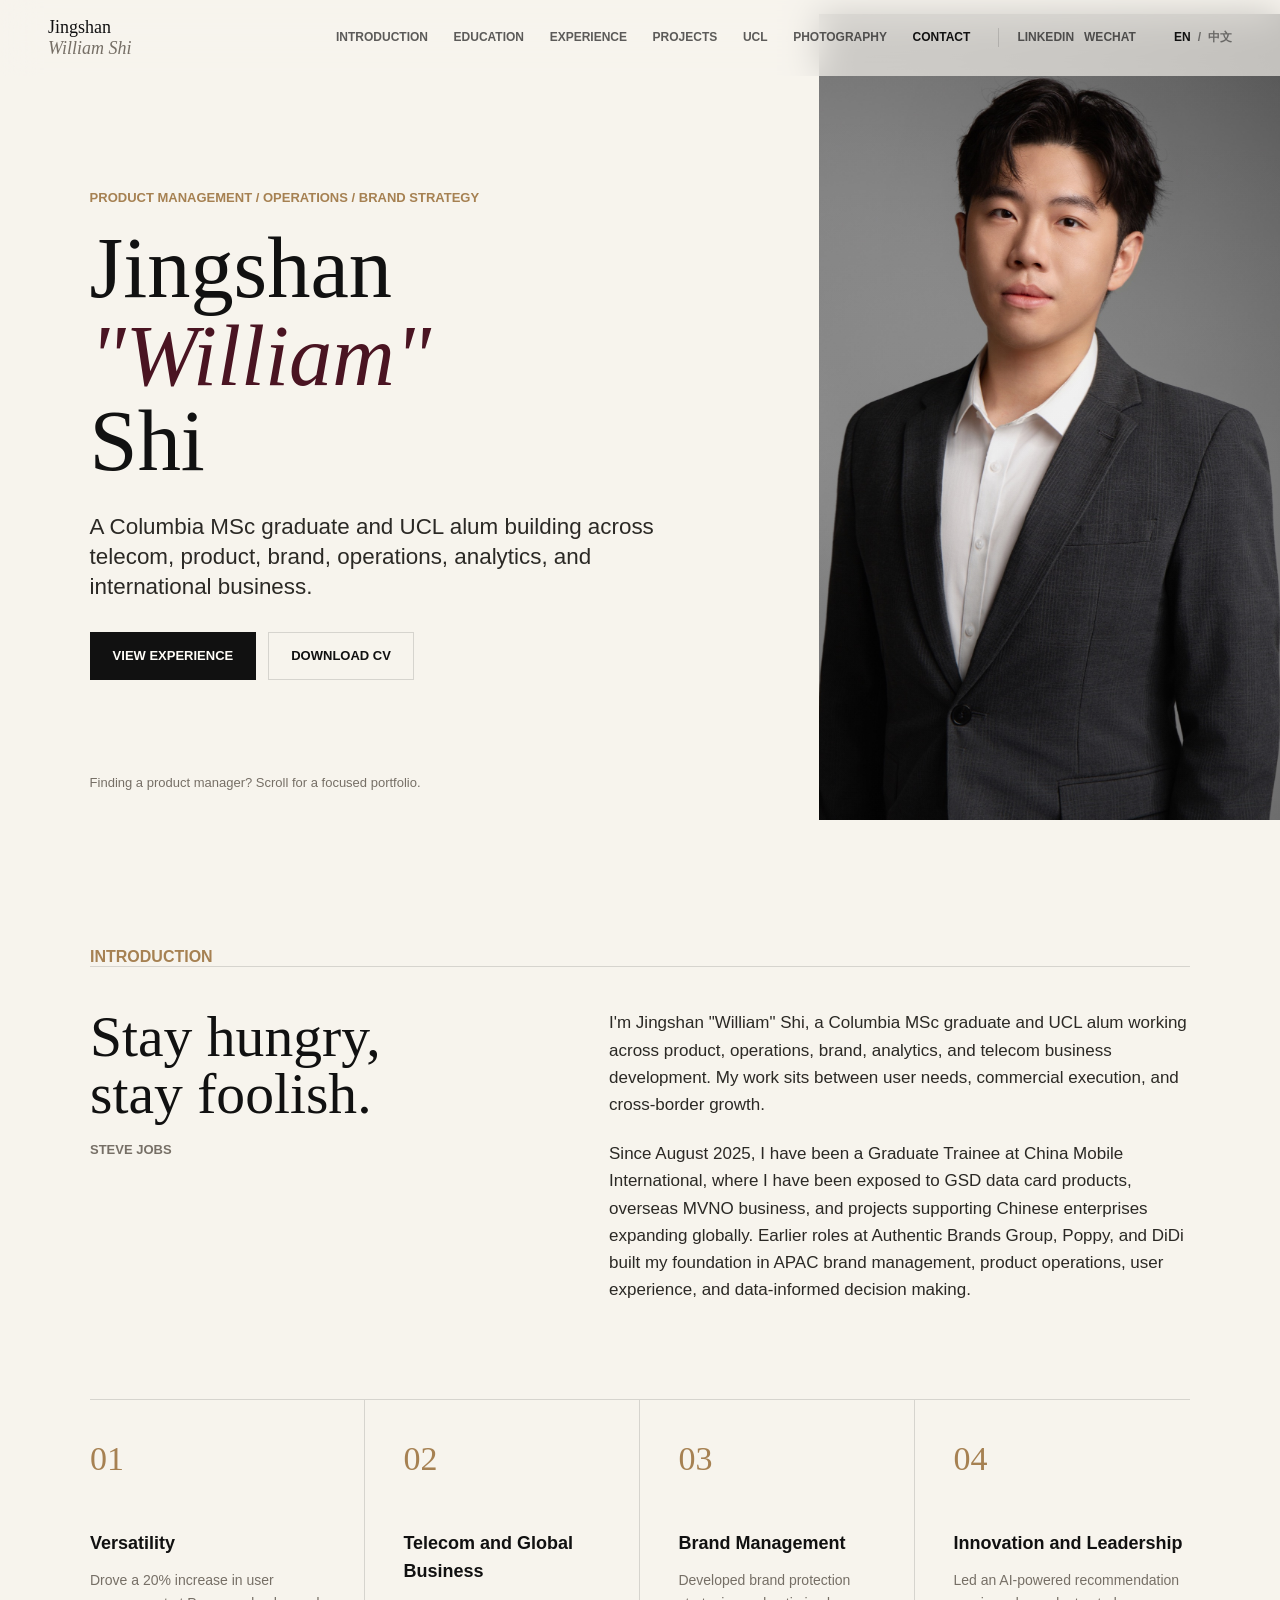
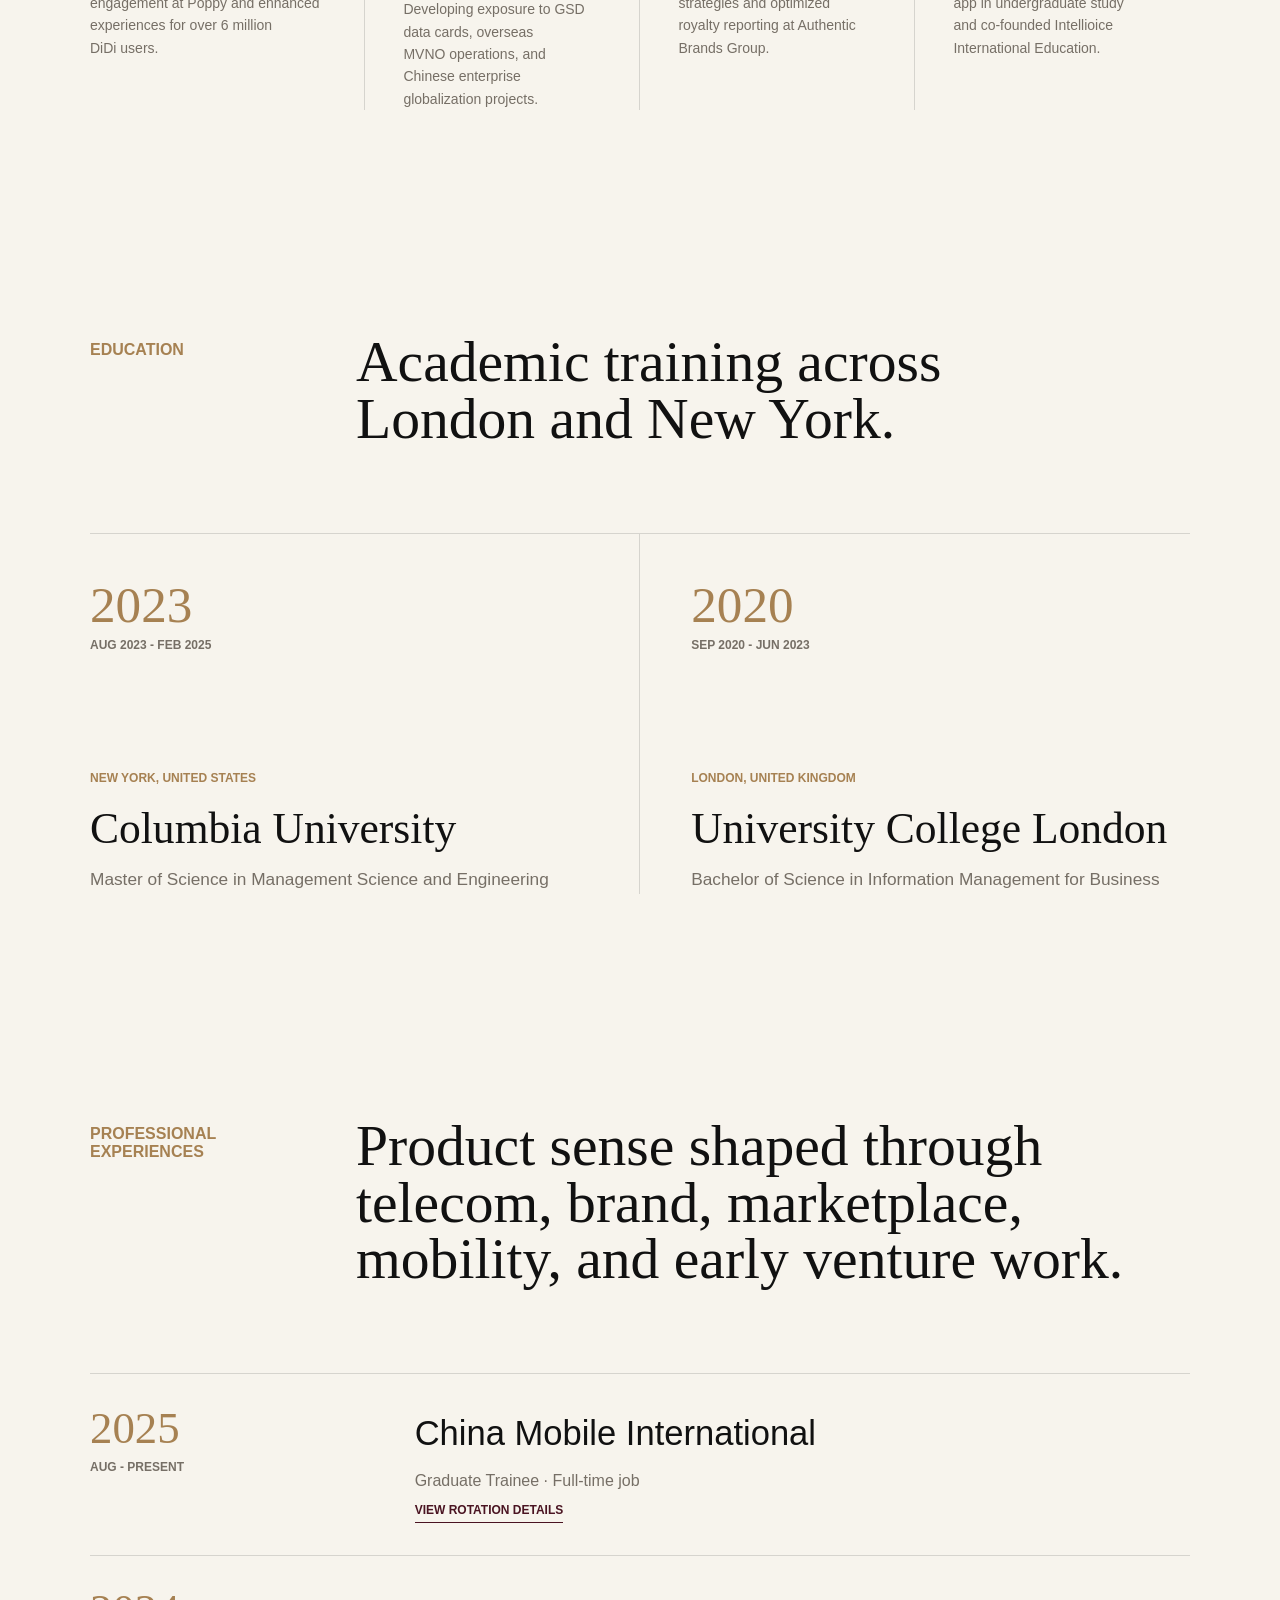
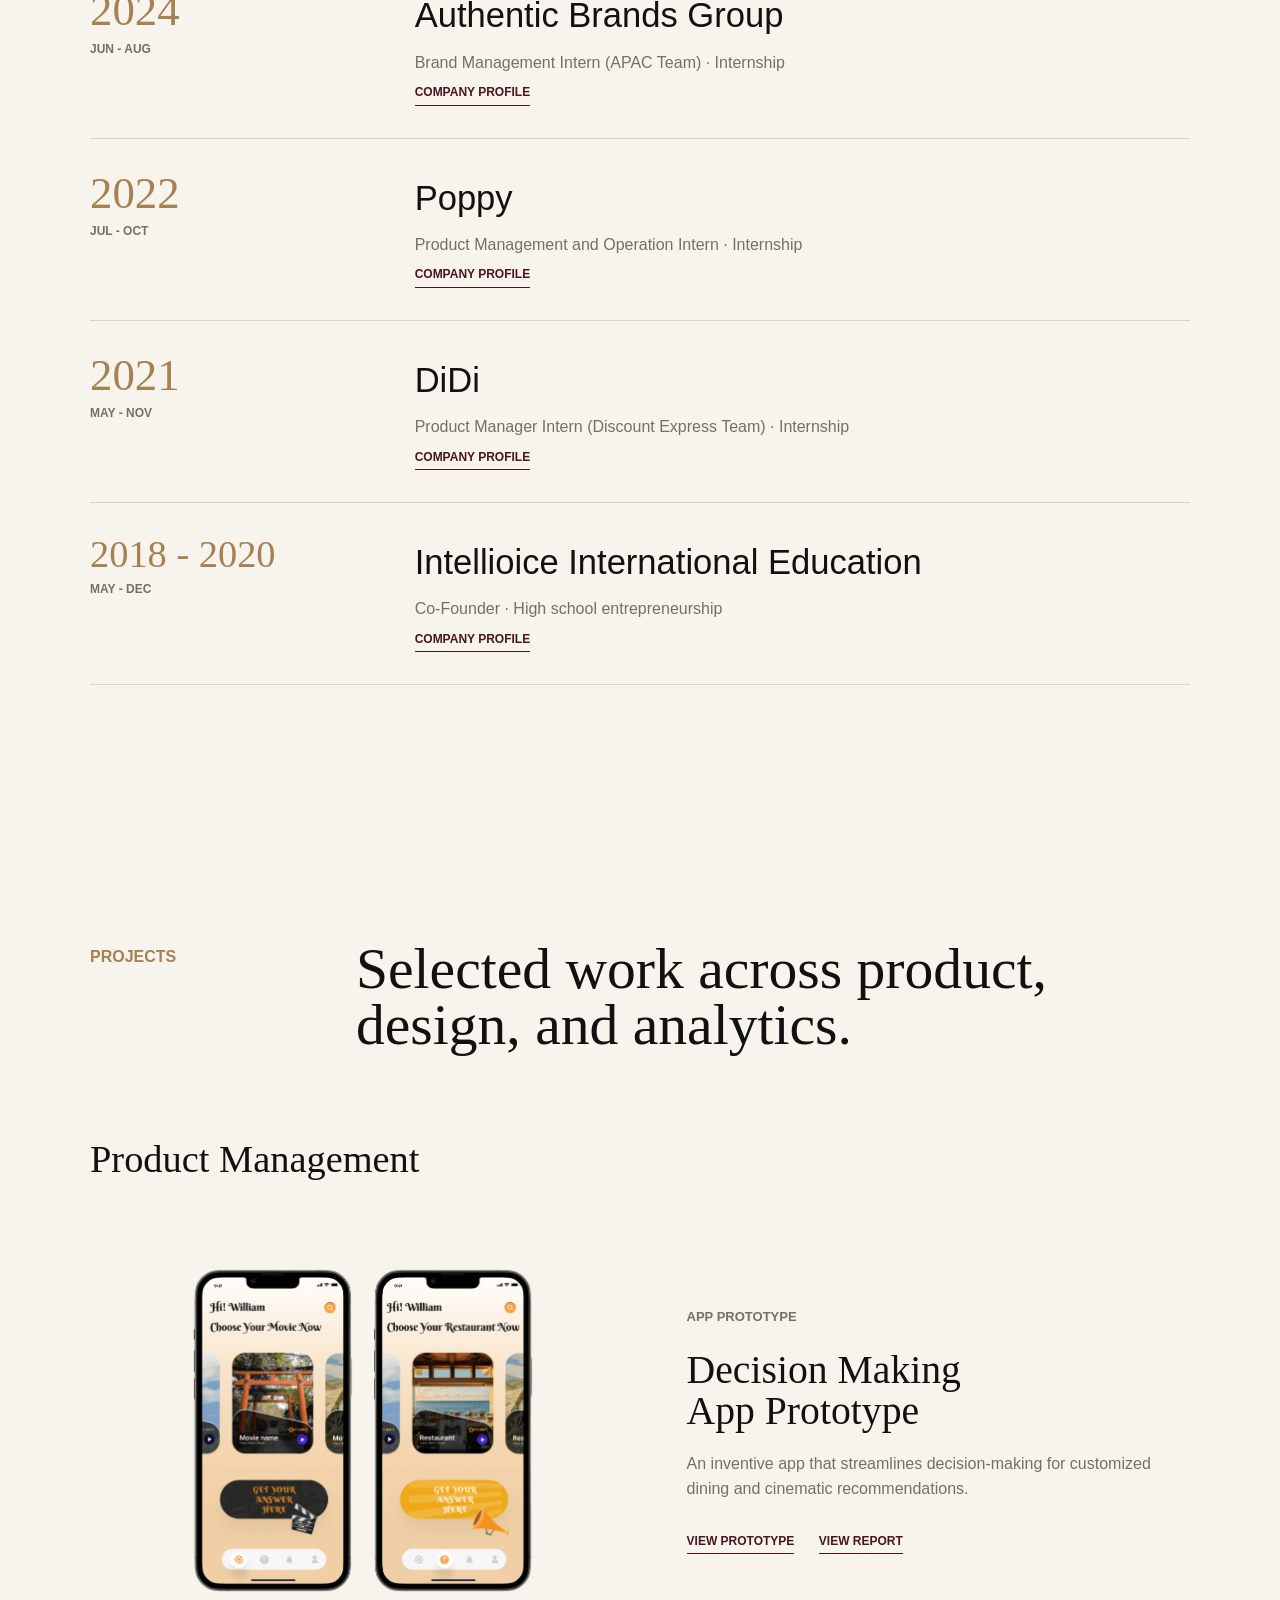
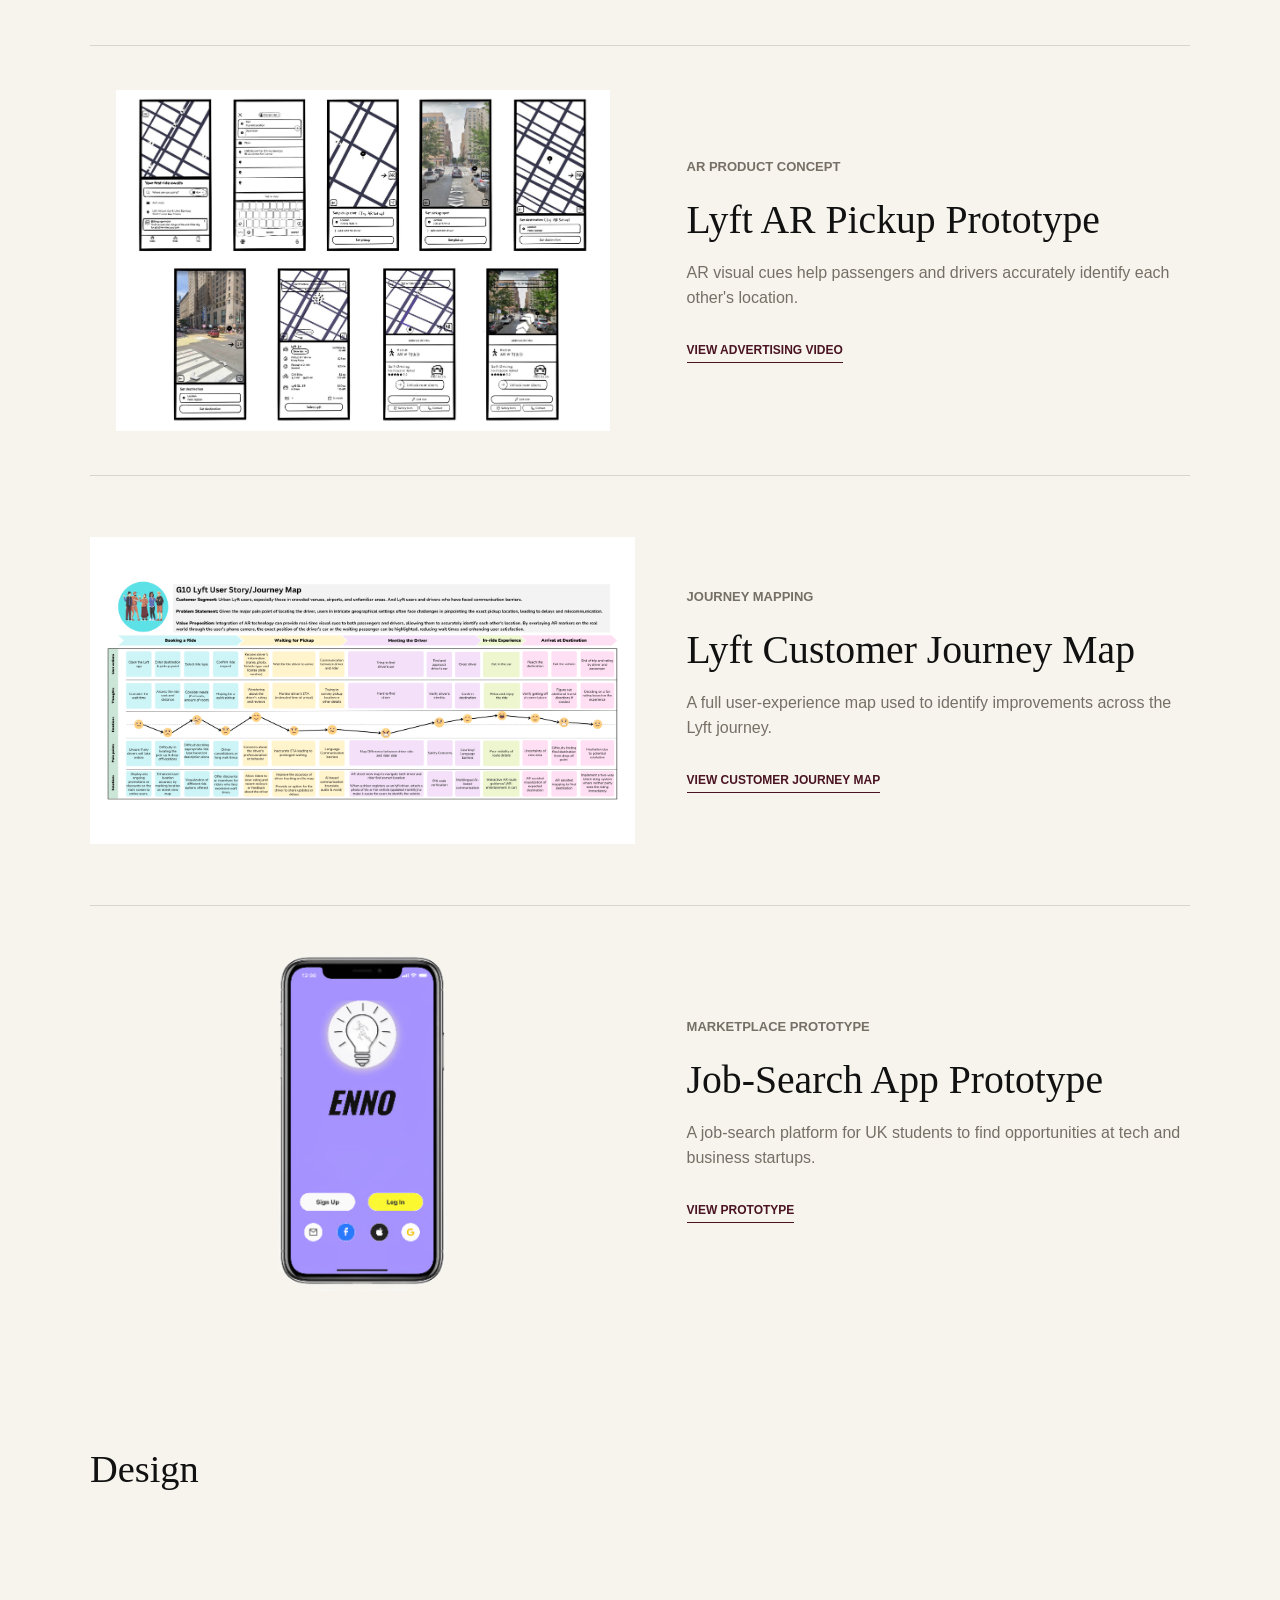
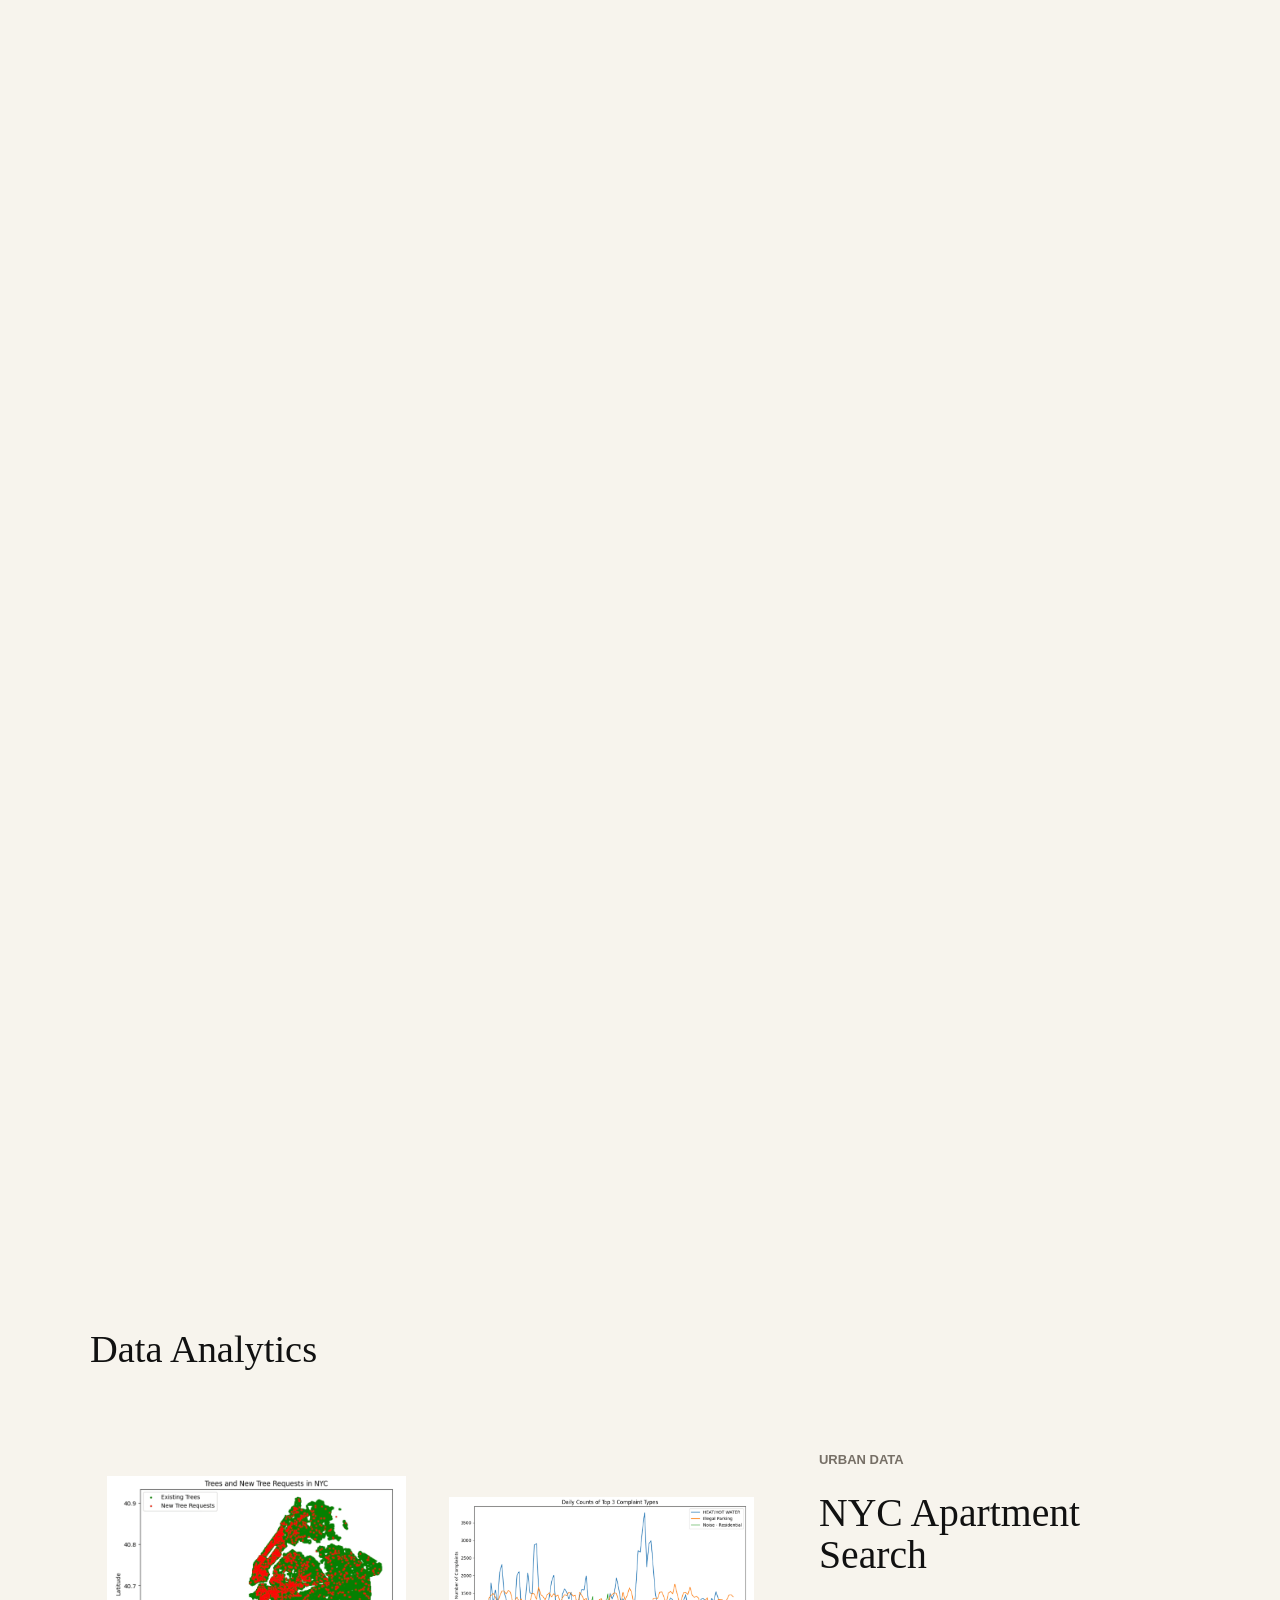
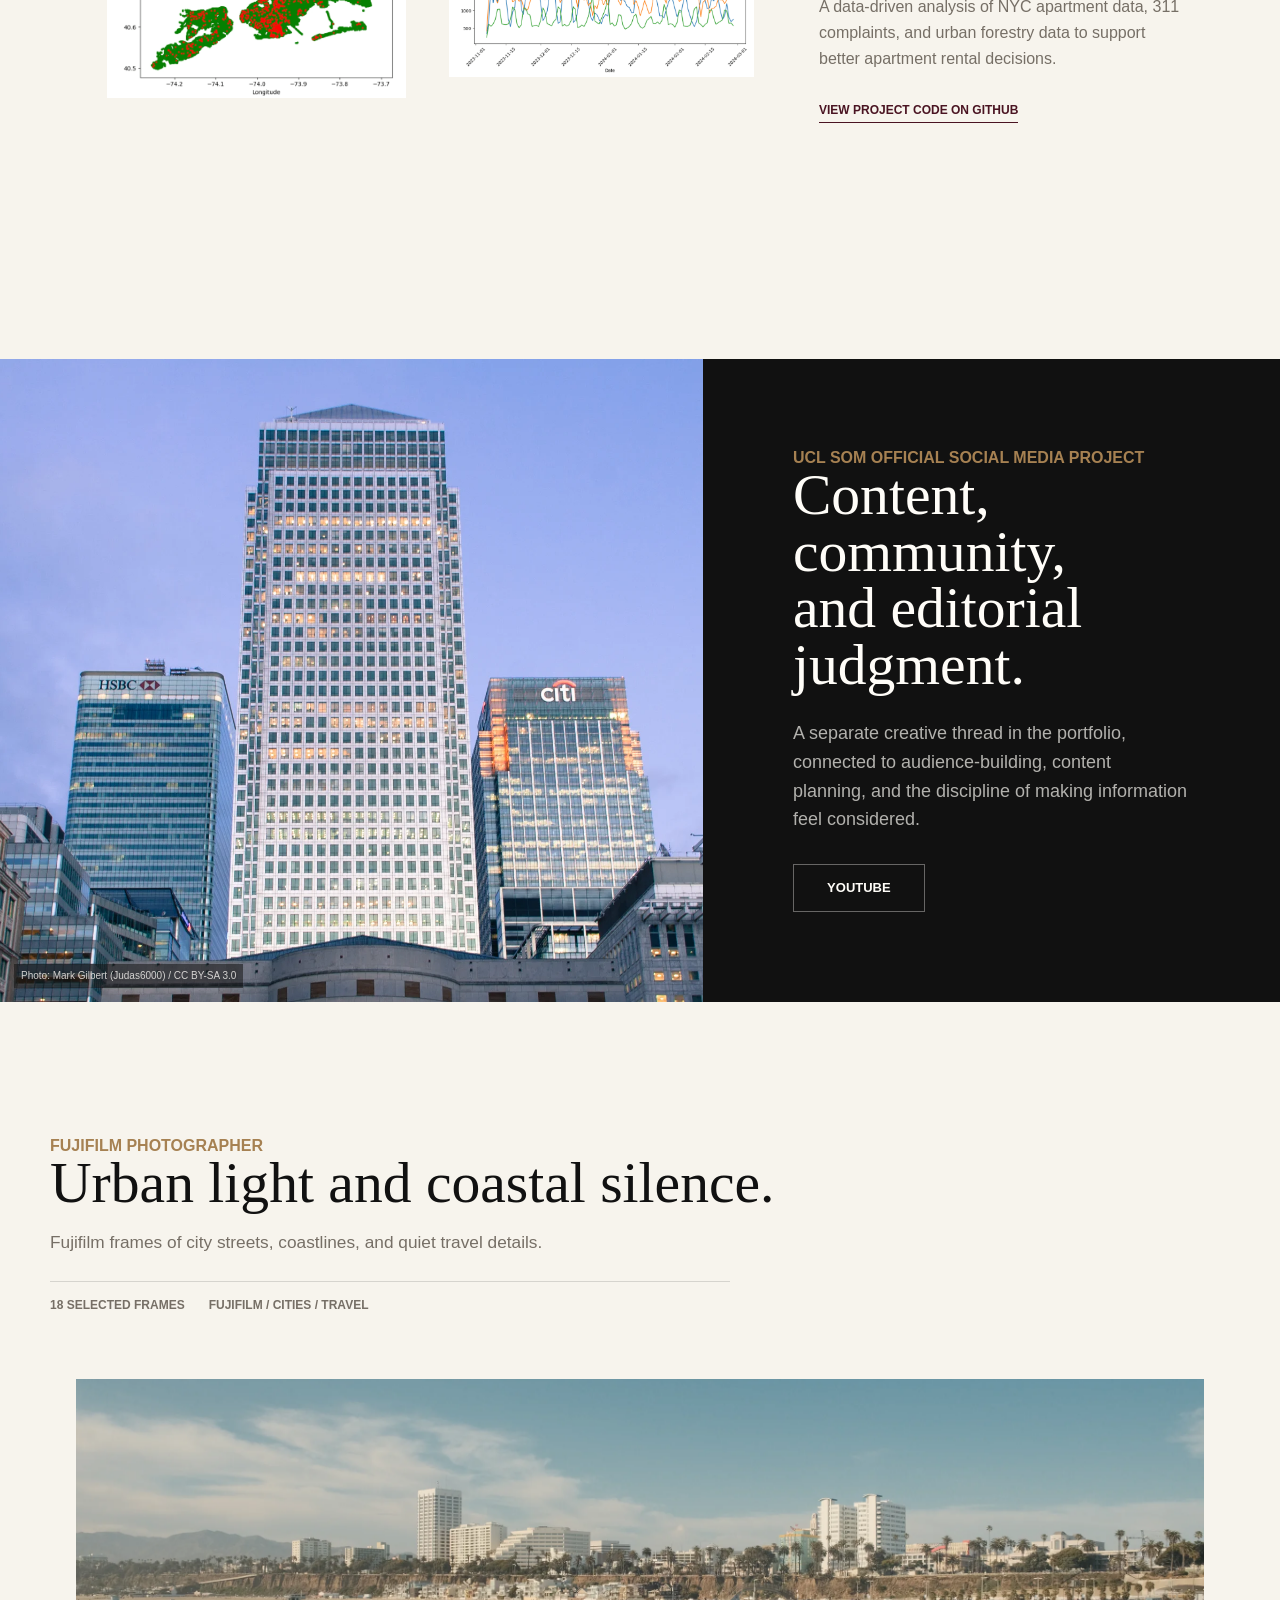
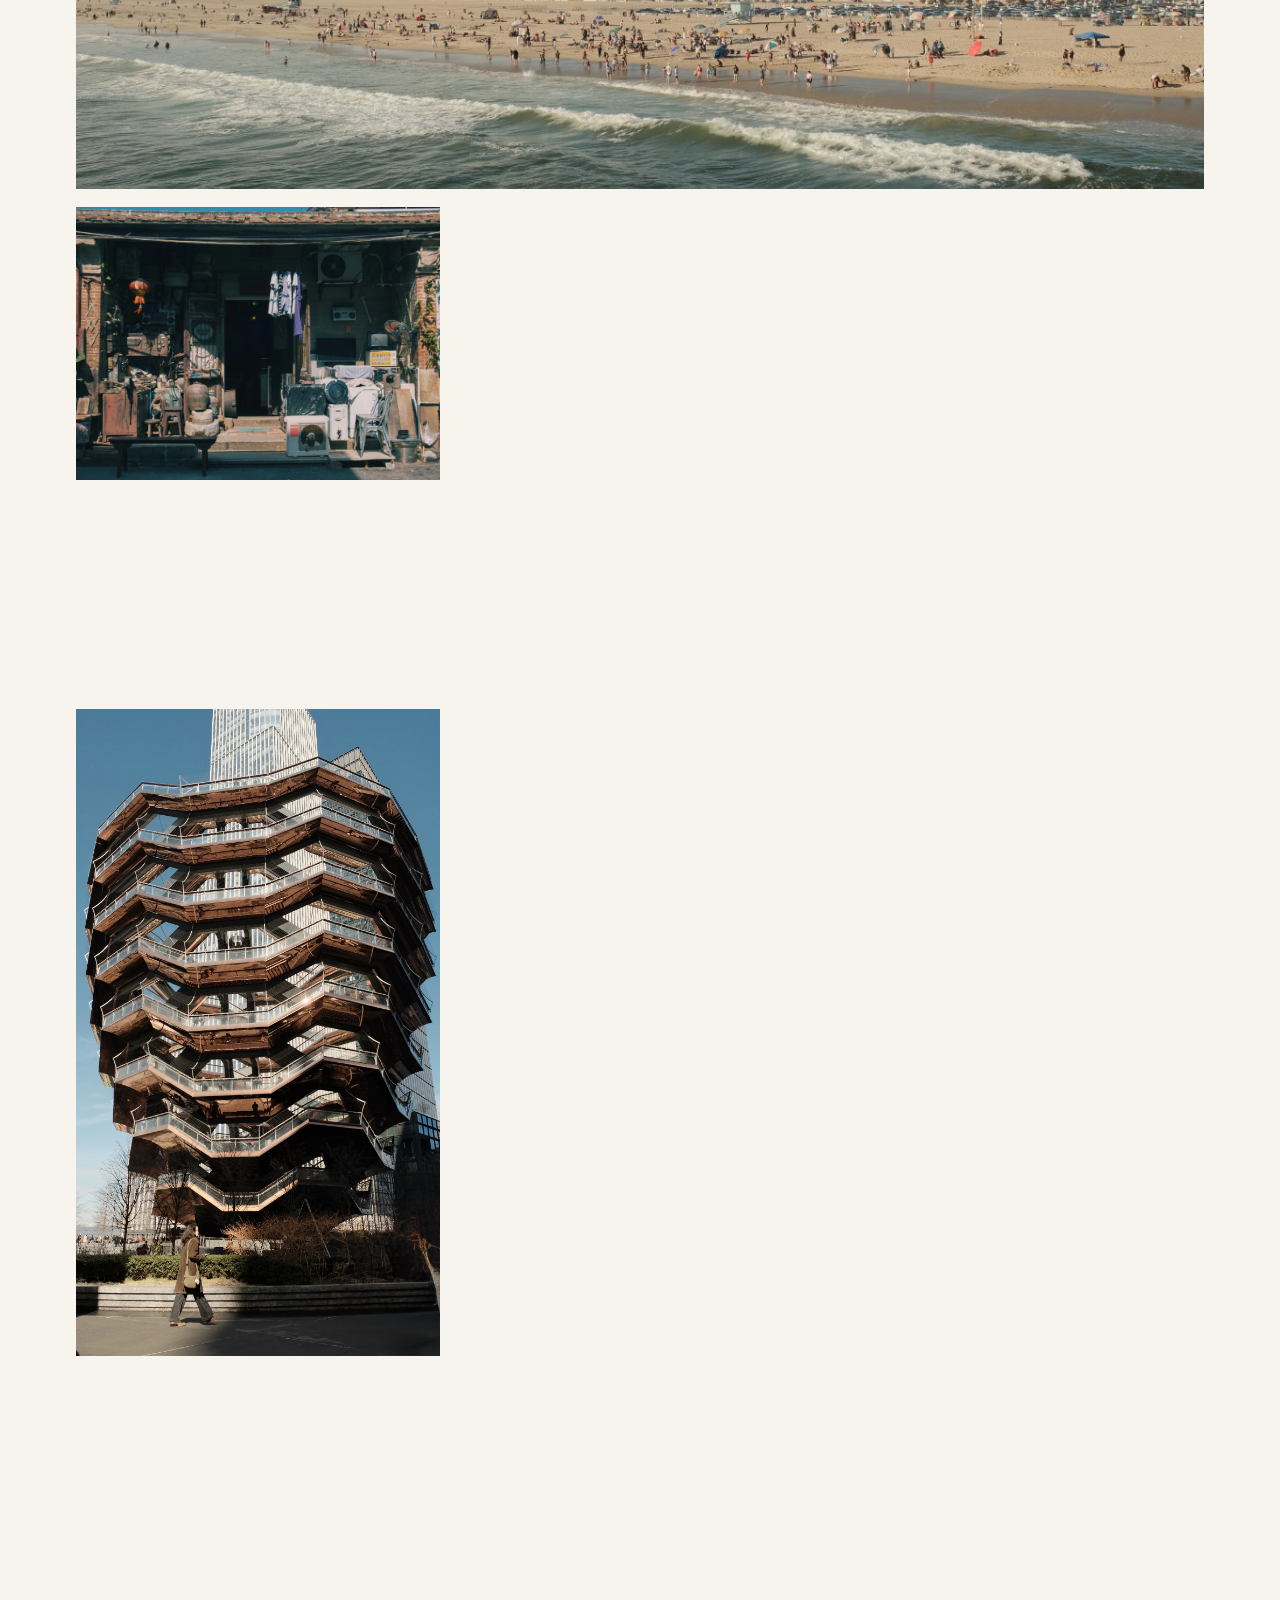
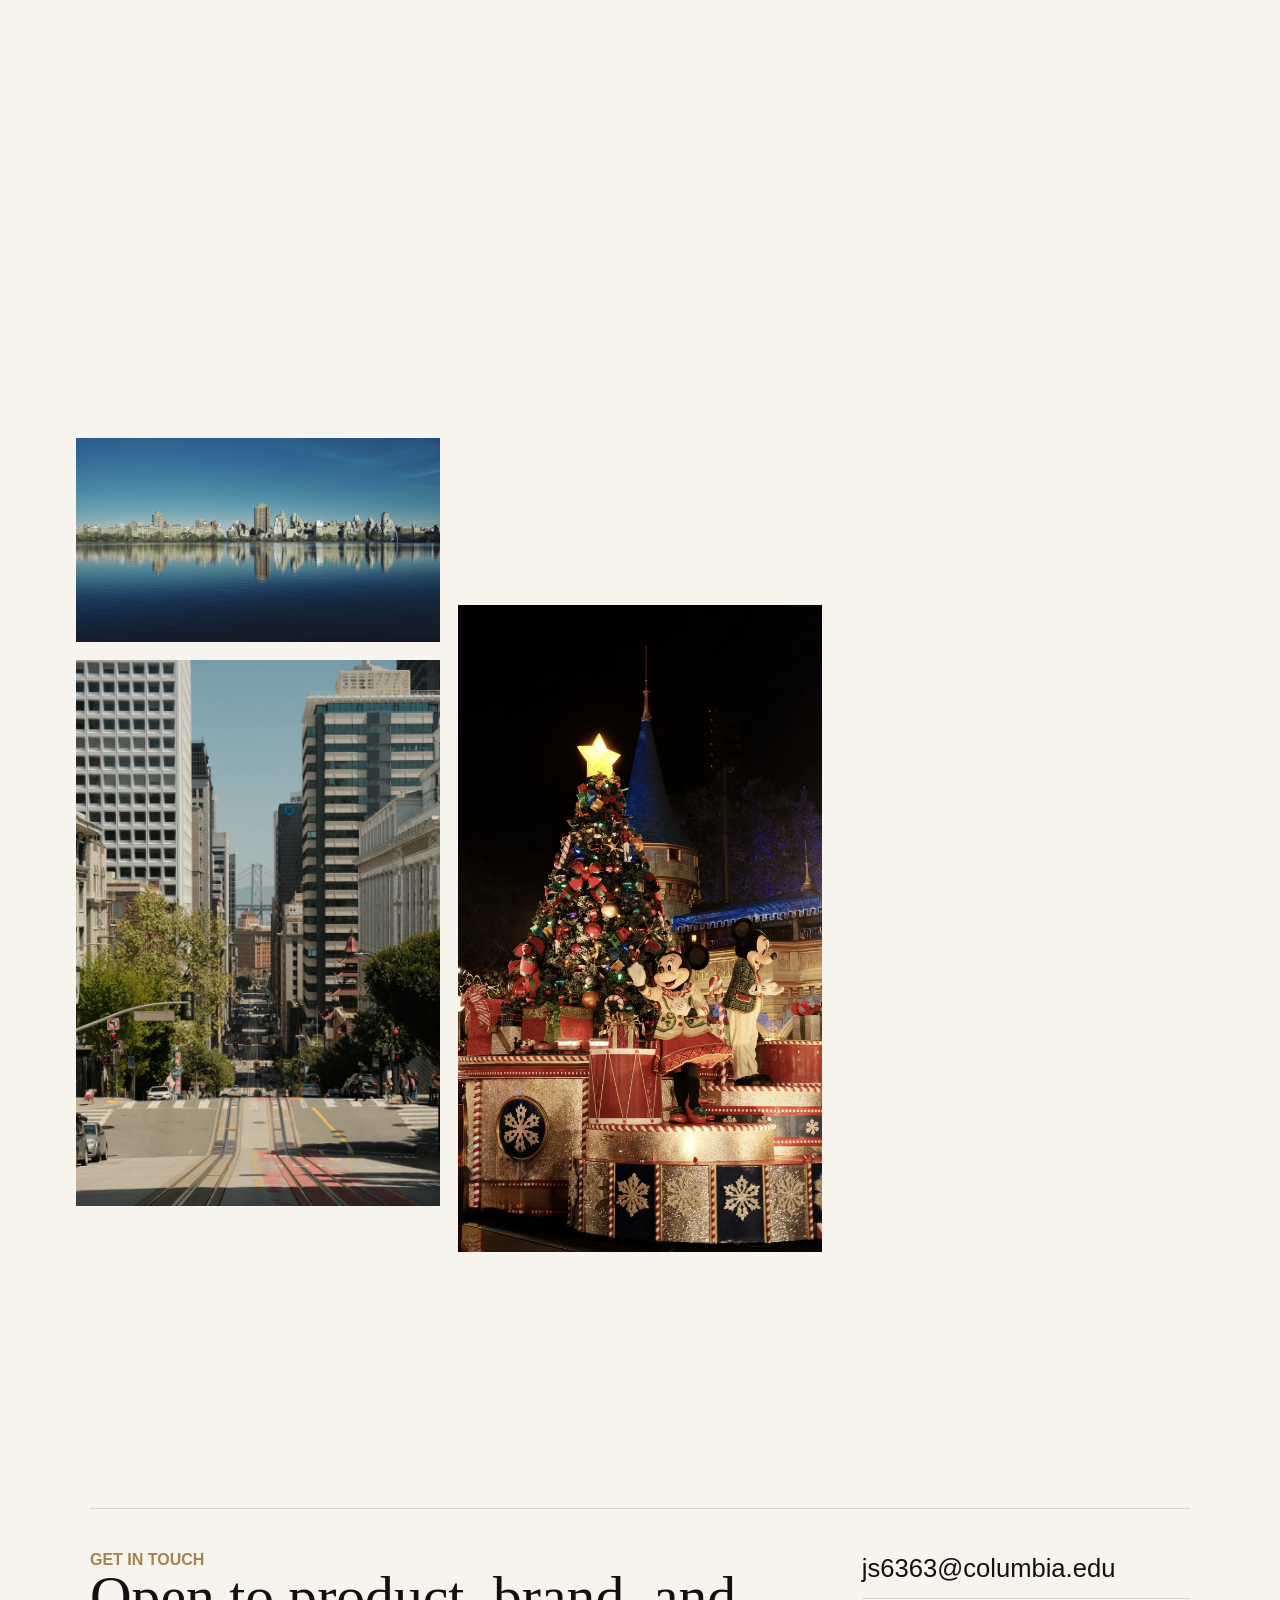
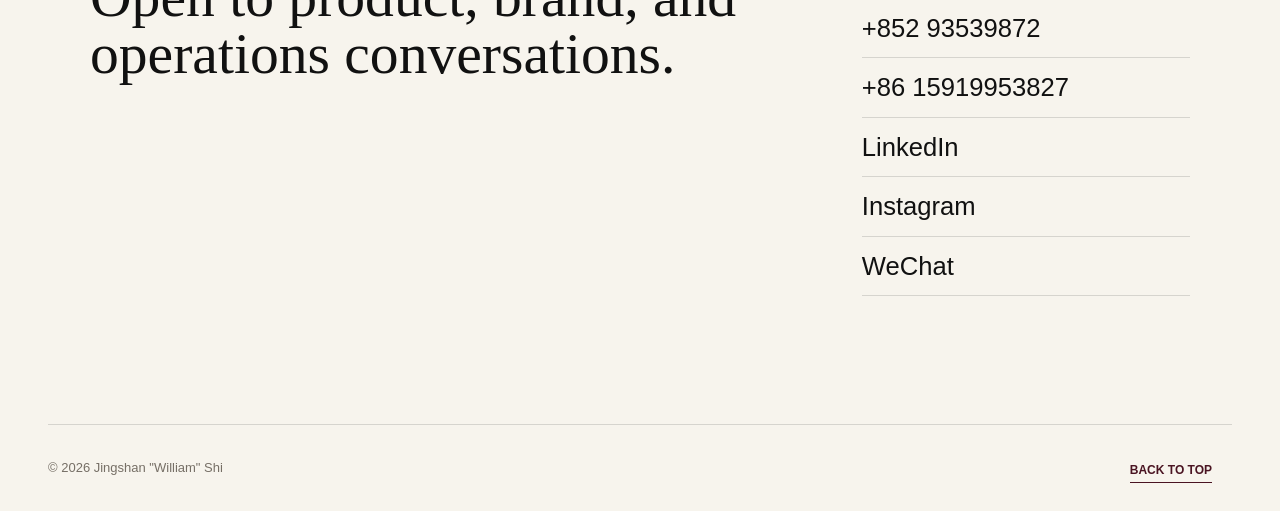
==== index.html @ cb0aecab "Initialize personal site" ====
<!doctype html>
<html lang="en">
  <head>
    <meta charset="utf-8">
    <meta name="viewport" content="width=device-width, initial-scale=1">
    <title>Jingshan "William" Shi</title>
    <meta name="description" content="Jingshan William Shi personal website: product management, operations, brand management, design, analytics, and photography.">
    <meta property="og:title" content="Jingshan William Shi">
    <meta property="og:description" content="Product, brand, operations, design, analytics, and photography portfolio.">
    <meta property="og:type" content="website">
    <meta property="og:image" content="assets/portrait-secondary.jpeg">
    <meta name="color-scheme" content="light dark">
    <meta name="theme-color" media="(prefers-color-scheme: light)" content="#f7f4ed">
    <meta name="theme-color" media="(prefers-color-scheme: dark)" content="#12100d">
    <link rel="icon" href="data:,">
    <link rel="stylesheet" href="styles.css">
  </head>
  <body>
    <header class="site-header" data-header>
      <a class="wordmark" href="#top" aria-label="Jingshan William Shi home">
        <span>Jingshan</span>
        <span>William Shi</span>
      </a>
      <nav class="site-nav" aria-label="Primary navigation">
        <a href="#introduction">Introduction</a>
        <a href="#education">Education</a>
        <a href="#experience">Experience</a>
        <a href="#projects">Projects</a>
        <a href="#ucl">UCL</a>
        <a href="#photography">Photography</a>
        <a href="#contact">Contact</a>
      </nav>
      <div class="header-contact" aria-label="Quick contact">
        <a data-contact-key="linkedin" href="https://www.linkedin.com/in/jingshan-shi/" target="_blank" rel="noreferrer">LinkedIn</a>
        <button data-contact-key="wechat" data-wechat-open type="button">WeChat</button>
      </div>
      <div class="language-switch" role="group" aria-label="Language">
        <button type="button" data-lang-toggle="en" aria-pressed="true">EN</button>
        <span aria-hidden="true">/</span>
        <button type="button" data-lang-toggle="zh" aria-pressed="false">中文</button>
      </div>
    </header>

    <main id="top">
      <section class="hero" aria-labelledby="hero-title">
        <div class="hero-copy reveal">
          <p class="eyebrow">Product Management / Operations / Brand Strategy</p>
          <h1 id="hero-title">Jingshan<br><span>"William"</span> Shi</h1>
          <p class="hero-lede">
            A Columbia MSc graduate and UCL alum building across telecom, product,
            brand, operations, analytics, and international business.
          </p>
          <div class="hero-actions">
            <a class="button primary" href="#experience">View experience</a>
            <a class="button ghost" data-link-key="cv" href="http://drive.google.com/file/d/1mGLtWM1eYTXxHXKDGP8l3LyrxBBRxj_r/view?usp=sharing" target="_blank" rel="noreferrer">Download CV</a>
          </div>
        </div>
        <div class="hero-media reveal" aria-label="Portrait of Jingshan William Shi">
          <img src="assets/portrait-secondary.jpeg" alt="Jingshan William Shi professional portrait">
        </div>
        <p class="hero-note">Finding a product manager? Scroll for a focused portfolio.</p>
      </section>

      <section class="intro section" id="introduction">
        <div class="section-kicker">Introduction</div>
        <div class="intro-grid">
          <div>
            <h2>Stay hungry, stay foolish.</h2>
            <p class="quote-credit">Steve Jobs</p>
          </div>
          <div class="intro-copy reveal">
            <p>
              I'm Jingshan "William" Shi, a Columbia MSc graduate and UCL alum working
              across product, operations, brand, analytics, and telecom business
              development. My work sits between user needs, commercial execution,
              and cross-border growth.
            </p>
            <p>
              Since August 2025, I have been a Graduate Trainee at China Mobile
              International, where I have been exposed to GSD data card products,
              overseas MVNO business, and projects supporting Chinese enterprises
              expanding globally. Earlier roles at Authentic Brands Group, Poppy, and
              DiDi built my foundation in APAC brand management, product operations,
              user experience, and data-informed decision making.
            </p>
          </div>
        </div>
        <div class="highlights" aria-label="Key highlights">
          <article class="highlight reveal">
            <span>01</span>
            <h3>Versatility</h3>
            <p>Drove a 20% increase in user engagement at Poppy and enhanced experiences for over 6 million DiDi users.</p>
          </article>
          <article class="highlight reveal">
            <span>02</span>
            <h3>Telecom and Global Business</h3>
            <p>Developing exposure to GSD data cards, overseas MVNO operations, and Chinese enterprise globalization projects.</p>
          </article>
          <article class="highlight reveal">
            <span>03</span>
            <h3>Brand Management</h3>
            <p>Developed brand protection strategies and optimized royalty reporting at Authentic Brands Group.</p>
          </article>
          <article class="highlight reveal">
            <span>04</span>
            <h3>Innovation and Leadership</h3>
            <p>Led an AI-powered recommendation app in undergraduate study and co-founded Intellioice International Education.</p>
          </article>
        </div>
      </section>

      <section class="section education-section" id="education">
        <div class="section-heading">
          <div class="section-kicker">Education</div>
          <h2>Academic training across London and New York.</h2>
        </div>
        <div class="education-grid">
          <article class="education-item reveal">
            <time datetime="2023-08">2023<span>Aug 2023 - Feb 2025</span></time>
            <div>
              <p class="education-location">New York, United States</p>
              <h3>Columbia University</h3>
              <p>Master of Science in Management Science and Engineering</p>
            </div>
          </article>
          <article class="education-item reveal">
            <time datetime="2020-09">2020<span>Sep 2020 - Jun 2023</span></time>
            <div>
              <p class="education-location">London, United Kingdom</p>
              <h3>University College London</h3>
              <p>Bachelor of Science in Information Management for Business</p>
            </div>
          </article>
        </div>
      </section>

      <section class="section experience-section" id="experience">
        <div class="section-heading">
          <div class="section-kicker">Professional Experiences</div>
          <h2>Product sense shaped through telecom, brand, marketplace, mobility, and early venture work.</h2>
        </div>
        <div class="timeline">
          <article class="timeline-item reveal">
            <time datetime="2025-08">2025<span>Aug - Present</span></time>
            <div>
              <h3>China Mobile International</h3>
              <p>Graduate Trainee · Full-time job</p>
              <a href="experience-cmi.html">View rotation details</a>
            </div>
          </article>
          <article class="timeline-item reveal">
            <time datetime="2024-06">2024<span>Jun - Aug</span></time>
            <div>
              <h3>Authentic Brands Group</h3>
              <p>Brand Management Intern (APAC Team) · Internship</p>
              <a href="https://corporate.authentic.com/" target="_blank" rel="noreferrer">Company profile</a>
            </div>
          </article>
          <article class="timeline-item reveal">
            <time datetime="2022-07">2022<span>Jul - Oct</span></time>
            <div>
              <h3>Poppy</h3>
              <p>Product Management and Operation Intern · Internship</p>
              <a href="https://www.linkedin.com/company/poppymobileshopping/people/" target="_blank" rel="noreferrer">Company profile</a>
            </div>
          </article>
          <article class="timeline-item reveal">
            <time datetime="2021-05">2021<span>May - Nov</span></time>
            <div>
              <h3>DiDi</h3>
              <p>Product Manager Intern (Discount Express Team) · Internship</p>
              <a href="http://web.didiglobal.com/" target="_blank" rel="noreferrer">Company profile</a>
            </div>
          </article>
          <article class="timeline-item reveal">
            <time class="range" datetime="2018-05">2018-2020<span>May 2018 - Dec 2020</span></time>
            <div>
              <h3>Intellioice International Education</h3>
              <p>Co-Founder · High school entrepreneurship</p>
              <a href="https://www.linkedin.com/in/jingshan-shi/details/experience/" target="_blank" rel="noreferrer">Company profile</a>
            </div>
          </article>
        </div>
      </section>

      <section class="section projects-section" id="projects">
        <div class="section-heading">
          <div class="section-kicker">Projects</div>
          <h2>Selected work across product, design, and analytics.</h2>
        </div>

        <div class="project-group">
          <div class="group-title">Product Management</div>
          <div class="project-list">
            <article class="project reveal">
              <div class="project-media">
                <img src="assets/lyft-ar.png" alt="Decision making app prototype preview">
              </div>
              <div class="project-copy">
                <p class="project-type">App Prototype</p>
                <h3>Decision Making App Prototype</h3>
                <p>An inventive app that streamlines decision-making for customized dining and cinematic recommendations.</p>
                <a data-link-key="decision-prototype" href="https://js.design/f/KM63Du?p=YE90lv-dKO" target="_blank" rel="noreferrer">View prototype</a>
                <a data-link-key="decision-report" href="https://drive.google.com/file/d/13JvHc2L1JbwjWKGa_m_7OHvv1nM-cMQg/view" target="_blank" rel="noreferrer">View report</a>
              </div>
            </article>
            <article class="project reveal">
              <div class="project-media">
                <img src="assets/domie-process.jpg" alt="Lyft AR pickup prototype preview">
              </div>
              <div class="project-copy">
                <p class="project-type">AR Product Concept</p>
                <h3>Lyft AR Pickup Prototype</h3>
                <p>AR visual cues help passengers and drivers accurately identify each other's location.</p>
                <a data-link-key="lyft-ad-video" href="http://youtu.be/08Axhp8f7EI" target="_blank" rel="noreferrer">View advertising video</a>
              </div>
            </article>
            <article class="project reveal">
              <div class="project-media">
                <img src="assets/journey-map.png" alt="Lyft customer journey map">
              </div>
              <div class="project-copy">
                <p class="project-type">Journey Mapping</p>
                <h3>Lyft Customer Journey Map</h3>
                <p>A full user-experience map used to identify improvements across the Lyft journey.</p>
                <a data-link-key="lyft-journey-map" href="https://www.canva.com/design/DAFvXjdhEIA/bAh9f8T-dHQv7OnIJyS4Yw/edit" target="_blank" rel="noreferrer">View customer journey map</a>
              </div>
            </article>
            <article class="project reveal">
              <div class="project-media">
                <img src="assets/jop search.avif" alt="Job-search app prototype preview">
              </div>
              <div class="project-copy">
                <p class="project-type">Marketplace Prototype</p>
                <h3>Job-Search App Prototype</h3>
                <p>A job-search platform for UK students to find opportunities at tech and business startups.</p>
                <a data-link-key="job-search-prototype" href="https://modao.cc/app/Hxh6IPpr7ycgmLNkCPrV5#screen=sl04y25ll64kaxm" target="_blank" rel="noreferrer">View prototype</a>
              </div>
            </article>
          </div>
        </div>

        <div class="project-group">
          <div class="group-title">Design</div>
          <div class="project-list">
            <article class="project reveal">
              <div class="project-media">
                <img src="assets/domie.avif" alt="Domie repurposing NYC rooftops project preview">
              </div>
              <div class="project-copy">
                <p class="project-type">Spatial Product</p>
                <h3>Domie: Repurposing NYC Rooftops</h3>
                <p>Foldable rooftop igloos that adapt to weather on demand and extend rooftop use to all four seasons.</p>
                <a data-link-key="domie-design-video" href="http://youtu.be/VNLKsv6CtYw" target="_blank" rel="noreferrer">View design video</a>
                <a data-link-key="domie-concept-file" href="http://drive.google.com/file/d/17MsGqdXW5mxqgbwuuo-goXDBD6uM9VZS/view?usp=sharing" target="_blank" rel="noreferrer">View concept development file</a>
              </div>
            </article>
            <article class="project reveal">
              <div class="project-media">
                <img src="assets/bag-concept.png" alt="Bag concept design">
              </div>
              <div class="project-copy">
                <p class="project-type">Product Design</p>
                <h3>An Ideal Bag</h3>
                <p>Customer analysis translated into functional and emotional design requirements for an ideal bag.</p>
                <a data-link-key="bag-design-slides" href="http://drive.google.com/file/d/1Saa_u7VQsaYw5zP0g3mKeni31NZ5G4_Z/view?usp=sharing" target="_blank" rel="noreferrer">View design slides</a>
                <a data-link-key="bag-redesign-slides" href="http://drive.google.com/file/d/1LJMdZwtt1IKzxzYCn52uuAWbZQTI84Nr/view?usp=sharing" target="_blank" rel="noreferrer">View re-design slides</a>
              </div>
            </article>
            <article class="project reveal">
              <div class="project-media">
                <img src="assets/domie-cad.jpg" alt="Domie CAD prototype">
              </div>
              <div class="project-copy">
                <p class="project-type">CAD Prototype</p>
                <h3>Domie CAD Prototype</h3>
                <p>A prototype showing how Domie can operate under extreme weather conditions.</p>
                <a data-link-key="domie-cad-video" href="http://youtu.be/rFOj1OjNtnU" target="_blank" rel="noreferrer">View prototype video</a>
              </div>
            </article>
          </div>
        </div>

        <div class="project-group">
          <div class="group-title">Data Analytics</div>
          <article class="project analytics reveal">
            <div class="analytics-media">
              <div class="project-media">
                <img src="assets/analytics-map.png" alt="NYC apartment search map analysis">
              </div>
              <div class="project-media">
                <img src="assets/analytics-timeseries.png" alt="NYC complaint time series analysis">
              </div>
            </div>
            <div class="project-copy">
              <p class="project-type">Urban Data</p>
              <h3>NYC Apartment Search</h3>
              <p>
                A data-driven analysis of NYC apartment data, 311 complaints, and urban forestry
                data to support better apartment rental decisions.
              </p>
              <a href="http://github.com/Williamsjs0727/Group1-Final-Project" target="_blank" rel="noreferrer">View project code on GitHub</a>
            </div>
          </article>
        </div>
      </section>

      <section class="section editorial-split" id="ucl">
        <div class="split-media">
          <img src="assets/ucl-canary-wharf.webp" alt="One Canada Square at Canary Wharf, home of UCL School of Management">
          <a class="media-credit" href="https://commons.wikimedia.org/wiki/File:1_Canada_Square_From_Cabot_Square.jpg" target="_blank" rel="noreferrer">Photo: Mark Gilbert (Judas6000) / CC BY-SA 3.0</a>
        </div>
        <div class="split-copy reveal">
          <div class="section-kicker">UCL SOM Official Social Media Project</div>
          <h2>Content, community, and editorial judgment.</h2>
          <p>
            A separate creative thread in the portfolio, connected to audience-building,
            content planning, and the discipline of making information feel considered.
          </p>
          <a class="button ghost dark" data-link-key="ucl-social" href="https://www.youtube.com/watch?v=1A1gI9liGfA" target="_blank" rel="noreferrer">YouTube</a>
        </div>
      </section>

      <section class="section photography-section" id="photography">
        <div class="section-heading photo-heading">
          <div>
            <div class="section-kicker">Fujifilm Photographer</div>
            <h2>Urban light and coastal silence.</h2>
            <p>Fujifilm frames of city streets, coastlines, and quiet travel details.</p>
            <div class="photo-meta" aria-label="Photography notes">
              <span>18 selected frames</span>
              <span>Fujifilm / Cities / Travel</span>
            </div>
          </div>
        </div>
        <div class="photo-gallery" aria-label="Photography gallery">
          <figure class="photo-item photo-panorama reveal">
            <img src="assets/photo-05.webp" width="2400" height="1600" alt="Santa Monica shoreline in soft afternoon light" loading="lazy" decoding="async">
          </figure>
          <figure class="photo-item photo-landscape reveal">
            <img src="assets/photo-01.webp" width="1800" height="1351" alt="Quiet storefront and hanging clothes in warm light" loading="lazy" decoding="async">
          </figure>
          <figure class="photo-item photo-landscape reveal">
            <img src="assets/photo-02.webp" width="1800" height="954" alt="Street photograph near Tower Bridge in London" loading="lazy" decoding="async">
          </figure>
          <figure class="photo-item photo-tall reveal">
            <img src="assets/photo-07.webp" width="1351" height="2400" alt="The Vessel at Hudson Yards with a pedestrian in front" loading="lazy" decoding="async">
          </figure>
          <figure class="photo-item photo-tall reveal">
            <img src="assets/photo-08.webp" width="1351" height="2400" alt="Warm fountain detail with water droplets" loading="lazy" decoding="async">
          </figure>
          <figure class="photo-item photo-wide reveal">
            <img src="assets/photo-04.webp" width="1800" height="1008" alt="Skyline across still water" loading="lazy" decoding="async">
          </figure>
          <figure class="photo-item photo-tall reveal">
            <img src="assets/photo-06.webp" width="1600" height="2400" alt="Sunlit downtown street framed by tall buildings" loading="lazy" decoding="async">
          </figure>
          <figure class="photo-item photo-wide reveal">
            <img src="assets/photo-11.webp" width="2400" height="1351" alt="Oceanside stage and pier lights after dark" loading="lazy" decoding="async">
          </figure>
          <figure class="photo-item photo-wide reveal">
            <img src="assets/photo-12.webp" width="2400" height="1351" alt="Foggy pier view with a bench and ocean telescope" loading="lazy" decoding="async">
          </figure>
          <figure class="photo-item photo-tall reveal">
            <img src="assets/photo-13.webp" width="1351" height="2400" alt="Westminster clock tower silhouette at dusk" loading="lazy" decoding="async">
          </figure>
          <figure class="photo-item photo-tall reveal">
            <img src="assets/photo-15.webp" width="1350" height="2400" alt="Midtown Manhattan street canyon with pedestrians" loading="lazy" decoding="async">
          </figure>
          <figure class="photo-item photo-wide reveal">
            <img src="assets/photo-14.webp" width="2400" height="1351" alt="London Eye and Westminster skyline across the river" loading="lazy" decoding="async">
          </figure>
          <figure class="photo-item photo-tall reveal">
            <img src="assets/photo-09.webp" width="1351" height="2400" alt="Holiday parade float at night" loading="lazy" decoding="async">
          </figure>
          <figure class="photo-item photo-tall reveal">
            <img src="assets/photo-10.webp" width="1351" height="2400" alt="Coastal pool and palm trees at dusk" loading="lazy" decoding="async">
          </figure>
          <figure class="photo-item photo-tall reveal">
            <img src="assets/photo-16.webp" width="1350" height="2400" alt="New York brick building in filtered daylight" loading="lazy" decoding="async">
          </figure>
          <figure class="photo-item photo-landscape reveal">
            <img src="assets/photo-17.webp" width="2400" height="1600" alt="Green city park edge beside a road" loading="lazy" decoding="async">
          </figure>
          <figure class="photo-item photo-tall reveal">
            <img src="assets/photo-18.jpeg" width="2632" height="4676" alt="Fujifilm photograph of the Palace of Westminster and Union Jack in London" loading="lazy" decoding="async">
          </figure>
          <figure class="photo-item photo-landscape reveal">
            <img src="assets/photo-03.webp" width="1800" height="1200" alt="Night street photograph near public transit" loading="lazy" decoding="async">
          </figure>
        </div>
      </section>

      <section class="contact section" id="contact">
        <div class="contact-inner reveal">
          <div>
            <div class="section-kicker">Get in touch</div>
            <h2>Open to product, brand, and operations conversations.</h2>
          </div>
          <div class="contact-links">
            <a href="mailto:js6363@columbia.edu">js6363@columbia.edu</a>
            <a href="tel:+85293539872">+852 93539872</a>
            <a href="tel:+8615919953827">+86 15919953827</a>
            <a data-contact-key="linkedin" href="https://www.linkedin.com/in/jingshan-shi/" target="_blank" rel="noreferrer">LinkedIn</a>
            <a data-contact-key="instagram" data-link-key="instagram" href="https://www.instagram.com/s_jingshan/" target="_blank" rel="noreferrer">Instagram</a>
            <button data-contact-key="wechat" data-wechat-open type="button">WeChat</button>
          </div>
        </div>
      </section>
    </main>

    <div class="wechat-modal" data-wechat-modal hidden>
      <div class="wechat-backdrop" data-wechat-close></div>
      <div class="wechat-panel" role="dialog" aria-modal="true" aria-labelledby="wechat-title" tabindex="-1">
        <button class="wechat-close" data-wechat-close type="button" aria-label="Close WeChat QR code">Close</button>
        <img data-wechat-image src="assets/wechat_en.jpg" alt="WeChat QR code">
        <div>
          <h2 id="wechat-title">WeChat</h2>
          <p data-wechat-copy>Scan the QR code to add me on WeChat.</p>
        </div>
      </div>
    </div>

    <footer class="site-footer">
      <p>© 2026 Jingshan "William" Shi</p>
      <a href="#top">Back to top</a>
    </footer>

    <script src="script.js"></script>
  </body>
</html>
---- styles.css ----
:root {
  color-scheme: light;
  --paper: #f7f4ed;
  --paper-deep: #ebe5d9;
  --ink: #111111;
  --ink-soft: #2b2925;
  --muted: #766f66;
  --line: rgba(17, 17, 17, 0.14);
  --gold: #a68152;
  --wine: #4a1422;
  --white: #fffdf8;
  --header-bg: rgba(247, 244, 237, 0.68);
  --header-solid: rgba(247, 244, 237, 0.92);
  --nav-muted: rgba(17, 17, 17, 0.68);
  --nav-subtle: rgba(17, 17, 17, 0.52);
  --primary-button-bg: #111111;
  --primary-button-text: #fffdf8;
  --inverse-bg: #111111;
  --inverse-text: #fffdf8;
  --inverse-muted: rgba(255, 253, 248, 0.68);
  --inverse-line: rgba(255, 253, 248, 0.36);
  --media-credit-bg: rgba(17, 17, 17, 0.54);
  --media-credit-text: rgba(255, 253, 248, 0.78);
  --image-shadow: rgba(17, 17, 17, 0.18);
  --modal-backdrop: rgba(17, 17, 17, 0.44);
  --selection-bg: var(--wine);
  --selection-text: var(--white);
  --max: 1180px;
  --header-height: 76px;
}

@media (prefers-color-scheme: dark) {
  :root {
    color-scheme: dark;
    --paper: #12100d;
    --paper-deep: #1c1813;
    --ink: #f4efe5;
    --ink-soft: #ddd4c6;
    --muted: #aaa092;
    --line: rgba(255, 248, 238, 0.15);
    --gold: #c7a46d;
    --wine: #e0b2be;
    --white: #fff8ee;
    --header-bg: rgba(18, 16, 13, 0.7);
    --header-solid: rgba(18, 16, 13, 0.94);
    --nav-muted: rgba(244, 239, 229, 0.68);
    --nav-subtle: rgba(244, 239, 229, 0.52);
    --primary-button-bg: #f4efe5;
    --primary-button-text: #12100d;
    --inverse-bg: #090806;
    --inverse-text: #fff8ee;
    --inverse-muted: rgba(255, 248, 238, 0.68);
    --inverse-line: rgba(255, 248, 238, 0.32);
    --media-credit-bg: rgba(9, 8, 6, 0.58);
    --media-credit-text: rgba(255, 248, 238, 0.8);
    --image-shadow: rgba(0, 0, 0, 0.42);
    --modal-backdrop: rgba(0, 0, 0, 0.62);
    --selection-bg: #c7a46d;
    --selection-text: #12100d;
  }
}

* {
  box-sizing: border-box;
}

html {
  scroll-behavior: smooth;
}

body {
  margin: 0;
  background: var(--paper);
  color: var(--ink);
  font-family: -apple-system, BlinkMacSystemFont, "SF Pro Display", "Helvetica Neue", Arial, sans-serif;
  font-size: 16px;
  line-height: 1.6;
  overflow-x: hidden;
  text-wrap: pretty;
  text-rendering: optimizeLegibility;
}

body::selection {
  background: var(--selection-bg);
  color: var(--selection-text);
}

body.modal-open {
  overflow: hidden;
}

a {
  color: inherit;
  text-decoration: none;
}

img {
  display: block;
  max-width: 100%;
}

.site-header {
  align-items: center;
  backdrop-filter: blur(18px);
  background: var(--header-bg);
  border-bottom: 1px solid transparent;
  display: flex;
  gap: clamp(18px, 2.2vw, 30px);
  height: var(--header-height);
  justify-content: flex-start;
  left: 0;
  padding: 0 clamp(18px, 4vw, 48px);
  position: fixed;
  right: 0;
  top: 0;
  transition: background 220ms ease, border-color 220ms ease;
  z-index: 20;
}

.site-header.is-scrolled {
  background: var(--header-solid);
  border-color: var(--line);
}

.wordmark {
  display: grid;
  flex: 0 0 auto;
  font-family: Georgia, "Times New Roman", serif;
  font-size: 18px;
  line-height: 1.12;
  min-width: 150px;
  row-gap: 1px;
}

.wordmark span:last-child {
  color: var(--muted);
  font-family: inherit;
  font-style: italic;
}

.site-nav {
  align-items: center;
  display: flex;
  gap: clamp(14px, 2vw, 26px);
  font-size: 12px;
  font-weight: 650;
  letter-spacing: 0;
  margin-left: auto;
  text-transform: uppercase;
}

.site-nav a {
  color: var(--nav-muted);
  transition: color 180ms ease;
}

.site-nav a:hover,
.site-nav a.is-active {
  color: var(--ink);
}

.language-switch {
  align-items: center;
  color: var(--nav-subtle);
  display: inline-flex;
  flex: 0 0 auto;
  font-size: 12px;
  font-weight: 700;
  gap: 7px;
  letter-spacing: 0;
  margin-left: clamp(2px, 0.8vw, 10px);
  text-transform: uppercase;
}

.language-switch button {
  appearance: none;
  background: transparent;
  border: 0;
  color: var(--nav-subtle);
  cursor: pointer;
  font: inherit;
  padding: 0;
  text-transform: inherit;
  transition: color 180ms ease;
}

.language-switch button:hover,
.language-switch button[aria-pressed="true"] {
  color: var(--ink);
}

.header-contact {
  align-items: center;
  border-left: 1px solid var(--line);
  display: inline-flex;
  flex: 0 0 auto;
  gap: 10px;
  padding-left: clamp(10px, 1.4vw, 18px);
}

.header-contact a,
.header-contact button {
  appearance: none;
  background: transparent;
  border: 0;
  color: var(--nav-muted);
  cursor: pointer;
  font: inherit;
  font-size: 12px;
  font-weight: 700;
  letter-spacing: 0;
  padding: 0;
  text-transform: uppercase;
  transition: color 180ms ease;
}

.header-contact a:hover,
.header-contact button:hover {
  color: var(--ink);
}

.hero {
  align-items: stretch;
  display: grid;
  grid-template-columns: minmax(0, 1.28fr) minmax(320px, 0.72fr);
  min-height: min(100svh, 820px);
  position: relative;
}

.hero-copy {
  align-content: center;
  display: grid;
  padding: calc(var(--header-height) + 28px) clamp(22px, 7vw, 112px) 56px;
}

.eyebrow,
.project-type {
  color: var(--gold);
  font-size: 13px;
  font-weight: 760;
  letter-spacing: 0;
  margin: 0 0 18px;
  text-transform: uppercase;
}

.section-kicker {
  color: var(--gold);
  font-size: clamp(14px, 1.25vw, 18px);
  font-weight: 800;
  letter-spacing: 0;
  line-height: 1.15;
  margin: 0;
  text-transform: uppercase;
}

.hero h1 {
  font-family: Georgia, "Times New Roman", serif;
  font-size: clamp(52px, 6.75vw, 104px);
  font-weight: 400;
  letter-spacing: 0;
  line-height: 0.98;
  margin: 0;
  max-width: 640px;
  text-wrap: balance;
}

.hero h1 span {
  color: var(--wine);
  display: block;
  font-style: italic;
  margin-top: 0.04em;
}

.hero-lede {
  color: var(--ink-soft);
  font-size: clamp(17px, 1.75vw, 23px);
  line-height: 1.35;
  margin: 28px 0 0;
  max-width: 620px;
  text-wrap: pretty;
}

.hero-actions {
  display: flex;
  flex-wrap: wrap;
  gap: 12px;
  margin-top: 30px;
}

.button {
  align-items: center;
  border: 1px solid var(--line);
  display: inline-flex;
  font-size: 13px;
  font-weight: 700;
  justify-content: center;
  letter-spacing: 0;
  min-height: 48px;
  padding: 0 22px;
  text-transform: uppercase;
  transition: background 180ms ease, border-color 180ms ease, color 180ms ease, transform 180ms ease;
}

.button:hover {
  transform: translateY(-2px);
}

.button.primary {
  background: var(--primary-button-bg);
  border-color: var(--primary-button-bg);
  color: var(--primary-button-text);
}

.button.ghost {
  background: transparent;
}

.button.dark {
  border-color: var(--inverse-line);
  color: var(--inverse-text);
}

.hero-media {
  background: transparent;
  min-height: min(100svh, 820px);
  overflow: hidden;
  position: relative;
}

.hero-media::after {
  background: linear-gradient(180deg, rgba(17, 17, 17, 0), rgba(17, 17, 17, 0.08));
  content: "";
  inset: 0;
  pointer-events: none;
  position: absolute;
}

.hero-media img {
  height: 100%;
  object-fit: cover;
  object-position: center 14px;
  width: 100%;
}

.hero-note {
  bottom: 26px;
  color: var(--muted);
  font-size: 13px;
  left: clamp(22px, 7vw, 112px);
  margin: 0;
  position: absolute;
}

body[data-lang="zh"] {
  font-family: -apple-system, BlinkMacSystemFont, "PingFang SC", "Hiragino Sans GB", "Microsoft YaHei", "Helvetica Neue", Arial, sans-serif;
}

body[data-lang="zh"] .hero h1,
body[data-lang="zh"] .cmi-hero h1,
body[data-lang="zh"] .section-heading h2,
body[data-lang="zh"] .intro h2,
body[data-lang="zh"] .split-copy h2,
body[data-lang="zh"] .contact h2,
body[data-lang="zh"] .group-title,
body[data-lang="zh"] .project-copy h3,
body[data-lang="zh"] .education-item h3,
body[data-lang="zh"] .cmi-summary-card h3,
body[data-lang="zh"] .rotation-card h3,
body[data-lang="zh"] .cmi-resource-inner h2 {
  font-family: Georgia, "Songti SC", "STSong", "Noto Serif CJK SC", serif;
}

body[data-lang="zh"] .site-nav,
body[data-lang="zh"] .header-contact a,
body[data-lang="zh"] .header-contact button,
body[data-lang="zh"] .button,
body[data-lang="zh"] .project-copy a,
body[data-lang="zh"] .timeline-item a,
body[data-lang="zh"] .cmi-resource-links a,
body[data-lang="zh"] .site-footer a,
body[data-lang="zh"] .section-kicker,
body[data-lang="zh"] .project-type,
body[data-lang="zh"] .quote-credit,
body[data-lang="zh"] .timeline-item time span,
body[data-lang="zh"] .education-location,
body[data-lang="zh"] .education-item time span,
body[data-lang="zh"] .rotation-team,
body[data-lang="zh"] .cmi-summary-card span,
body[data-lang="zh"] .signal-node span {
  text-transform: none;
}

body[data-lang="zh"] .hero h1 {
  font-size: clamp(46px, 5.8vw, 88px);
  line-height: 1.04;
  max-width: 560px;
}

body[data-lang="zh"] .cmi-hero h1 {
  font-size: clamp(46px, 5.7vw, 86px);
  line-height: 1.08;
}

body[data-lang="zh"] .hero h1 span {
  margin-top: 0.01em;
}

body[data-lang="zh"] .hero-lede {
  font-size: clamp(16px, 1.55vw, 20px);
  max-width: 560px;
}

body[data-lang="zh"] .section-heading h2,
body[data-lang="zh"] .intro h2,
body[data-lang="zh"] .split-copy h2,
body[data-lang="zh"] .photo-heading h2,
body[data-lang="zh"] .contact h2 {
  font-size: clamp(32px, 3.7vw, 54px);
  line-height: 1.12;
  text-wrap: pretty;
  word-break: keep-all;
}

body[data-lang="zh"] .experience-section .section-heading h2,
body[data-lang="zh"] .contact h2 {
  font-size: clamp(30px, 3.05vw, 46px);
  line-height: 1.22;
  max-width: 780px;
  text-wrap: balance;
}

body[data-lang="zh"] .contact h2 {
  max-width: 620px;
}

body[data-lang="zh"] .cmi-resource-inner h2 {
  font-size: clamp(26px, 2.75vw, 38px);
  line-height: 1.22;
  max-width: 620px;
}

body[data-lang="zh"] .project-copy h3 {
  font-size: clamp(24px, 2.55vw, 36px);
  line-height: 1.14;
}

body[data-lang="zh"] .education-item h3 {
  font-size: clamp(28px, 3vw, 42px);
  line-height: 1.12;
}

body[data-lang="zh"] .group-title {
  font-size: clamp(26px, 2.65vw, 36px);
}

body[data-lang="zh"] .button,
body[data-lang="zh"] .project-copy a,
body[data-lang="zh"] .timeline-item a,
body[data-lang="zh"] .site-footer a {
  font-size: 13px;
}

body[data-lang="zh"] .section-kicker,
body[data-lang="zh"] .project-type {
  font-size: clamp(15px, 1.3vw, 19px);
  line-height: 1.2;
}

body[data-lang="zh"] .photo-meta {
  text-transform: none;
}

body[data-lang="zh"] .project-type {
  font-size: 14px;
}

body[data-lang="zh"] .section-heading {
  grid-template-columns: 220px minmax(0, 1fr);
}

body[data-lang="zh"] .hero-lede,
body[data-lang="zh"] .intro-copy,
body[data-lang="zh"] .project-copy p,
body[data-lang="zh"] .education-item p,
body[data-lang="zh"] .split-copy p,
body[data-lang="zh"] .photo-heading p,
body[data-lang="zh"] .cmi-hero-lede,
body[data-lang="zh"] .cmi-summary-card p,
body[data-lang="zh"] .rotation-card p,
body[data-lang="zh"] .cmi-integration-copy {
  letter-spacing: 0;
  line-height: 1.68;
}

.section {
  margin: 0 auto;
  max-width: var(--max);
  padding: clamp(76px, 10vw, 128px) clamp(22px, 4vw, 40px);
  scroll-margin-top: calc(var(--header-height) + 28px);
}

.section-heading {
  display: grid;
  gap: 26px;
  grid-template-columns: 240px minmax(0, 1fr);
  margin-bottom: clamp(44px, 8vw, 86px);
}

.section-heading .section-kicker {
  padding-top: 7px;
}

.section-heading h2,
.intro h2,
.split-copy h2,
.photo-heading h2,
.contact h2 {
  font-family: Georgia, "Times New Roman", serif;
  font-size: clamp(38px, 4.5vw, 64px);
  font-weight: 400;
  letter-spacing: 0;
  line-height: 0.98;
  margin: 0;
  text-wrap: balance;
}

.intro-grid {
  border-top: 1px solid var(--line);
  display: grid;
  gap: clamp(36px, 7vw, 96px);
  grid-template-columns: minmax(260px, 0.85fr) minmax(0, 1.15fr);
  padding-top: 42px;
}

.quote-credit {
  color: var(--muted);
  font-size: 13px;
  font-weight: 700;
  letter-spacing: 0;
  margin: 18px 0 0;
  text-transform: uppercase;
}

.intro-copy {
  color: var(--ink-soft);
  display: grid;
  font-size: 17px;
  gap: 22px;
}

.intro-copy p {
  margin: 0;
  text-wrap: pretty;
}

.highlights {
  border-top: 1px solid var(--line);
  display: grid;
  gap: 0;
  grid-template-columns: repeat(4, minmax(0, 1fr));
  margin-top: clamp(56px, 8vw, 96px);
}

.highlight {
  border-right: 1px solid var(--line);
  min-height: 280px;
  padding: 32px clamp(24px, 3vw, 40px) 0;
}

.highlight:first-child {
  padding-left: 0;
}

.highlight:last-child {
  border-right: 0;
  padding-right: 0;
}

.highlight span {
  color: var(--gold);
  display: block;
  font-family: Georgia, "Times New Roman", serif;
  font-size: 34px;
  margin-bottom: 42px;
}

.highlight h3 {
  font-size: 18px;
  margin: 0 0 12px;
}

.highlight p {
  color: var(--muted);
  font-size: 14px;
  margin: 0;
  text-wrap: pretty;
}

.projects-section {
  max-width: none;
  padding-bottom: clamp(48px, 6vw, 80px);
  padding-left: 0;
  padding-right: 0;
}

.projects-section > .section-heading,
.project-group {
  margin-left: auto;
  margin-right: auto;
  max-width: var(--max);
  padding-left: clamp(22px, 4vw, 40px);
  padding-right: clamp(22px, 4vw, 40px);
}

.project-group {
  margin-bottom: clamp(82px, 9vw, 124px);
}

.group-title {
  color: var(--ink);
  font-family: Georgia, "Times New Roman", serif;
  font-size: clamp(28px, 3vw, 40px);
  font-weight: 400;
  line-height: 1;
  margin-bottom: clamp(24px, 3vw, 38px);
}

.project {
  align-items: center;
  display: grid;
  gap: clamp(24px, 4vw, 56px);
  grid-template-columns: minmax(0, 0.78fr) minmax(320px, 0.72fr);
  padding: clamp(28px, 4vw, 44px) 0;
}

.project + .project {
  border-top: 1px solid var(--line);
}

.project-media {
  align-self: stretch;
  background: transparent;
  aspect-ratio: 16 / 10;
  overflow: hidden;
}

.project-media img {
  height: 100%;
  object-fit: contain;
  width: 100%;
}

.phone-media {
  align-items: center;
  background: transparent;
  display: grid;
}

.phone-media img {
  filter: drop-shadow(0 22px 26px var(--image-shadow));
  height: 100%;
  object-fit: contain;
  padding: clamp(22px, 4vw, 52px);
  width: 100%;
}

.project-list {
  display: grid;
}

.project-copy {
  align-self: center;
}

.project-copy h3 {
  font-family: Georgia, "Times New Roman", serif;
  font-size: clamp(26px, 3.1vw, 42px);
  font-weight: 400;
  letter-spacing: 0;
  line-height: 1.05;
  margin: 0 0 18px;
}

.project-copy p {
  color: var(--muted);
  margin: 0 0 22px;
  max-width: 560px;
  text-wrap: pretty;
}

.project-copy a,
.timeline-item a,
.site-footer a {
  background-image: linear-gradient(currentColor, currentColor);
  background-position: 0 100%;
  background-repeat: no-repeat;
  background-size: 100% 1px;
  color: var(--wine);
  display: inline-block;
  font-size: 12px;
  font-weight: 760;
  letter-spacing: 0;
  margin: 8px 20px 0 0;
  padding-bottom: 3px;
  text-transform: uppercase;
  transition: background-size 180ms ease, color 180ms ease;
}

.project-copy a:hover,
.timeline-item a:hover,
.site-footer a:hover {
  background-size: 0 1px;
}

.analytics {
  align-items: center;
  grid-template-columns: minmax(0, 0.95fr) minmax(300px, 0.52fr);
}

.analytics-media {
  display: grid;
  gap: 12px;
  grid-template-columns: repeat(2, minmax(0, 1fr));
  min-width: 0;
}

.analytics .project-media {
  aspect-ratio: 4 / 3;
  background: transparent;
}

.analytics .project-media img {
  object-fit: contain;
  padding: clamp(8px, 1.1vw, 14px);
}

.education-section {
  padding-top: clamp(56px, 8vw, 96px);
}

.education-grid {
  border-top: 1px solid var(--line);
  display: grid;
  grid-template-columns: repeat(2, minmax(0, 1fr));
}

.education-item {
  border-right: 1px solid var(--line);
  display: grid;
  gap: clamp(26px, 4vw, 56px);
  grid-template-rows: auto 1fr;
  min-height: 360px;
  padding: clamp(30px, 4vw, 46px) clamp(26px, 4vw, 52px) 0;
}

.education-item:first-child {
  padding-left: 0;
}

.education-item:last-child {
  border-right: 0;
  padding-right: 0;
}

.education-item time {
  color: var(--gold);
  font-family: Georgia, "Times New Roman", serif;
  font-size: clamp(34px, 4vw, 56px);
  line-height: 0.98;
}

.education-item time span {
  color: var(--muted);
  display: block;
  font-family: -apple-system, BlinkMacSystemFont, "SF Pro Display", "Helvetica Neue", Arial, sans-serif;
  font-size: 12px;
  font-weight: 760;
  letter-spacing: 0;
  margin-top: 10px;
  text-transform: uppercase;
}

.education-item div {
  align-self: end;
}

.education-location {
  color: var(--gold);
  font-size: 12px;
  font-weight: 780;
  letter-spacing: 0;
  margin: 0 0 18px;
  text-transform: uppercase;
}

.education-item h3 {
  font-family: Georgia, "Times New Roman", serif;
  font-size: clamp(30px, 3.4vw, 48px);
  font-weight: 400;
  line-height: 1.02;
  margin: 0 0 16px;
  text-wrap: balance;
}

.education-item p:not(.education-location) {
  color: var(--muted);
  font-size: clamp(16px, 1.35vw, 19px);
  margin: 0;
  max-width: 520px;
  text-wrap: pretty;
}

.experience-section {
  padding-top: clamp(56px, 8vw, 96px);
}

.timeline {
  border-top: 1px solid var(--line);
}

.timeline-item {
  border-bottom: 1px solid var(--line);
  display: grid;
  gap: 30px;
  grid-template-columns: minmax(250px, 0.38fr) minmax(0, 1fr);
  padding: 32px 0;
}

.timeline-item time {
  color: var(--gold);
  font-family: Georgia, "Times New Roman", serif;
  font-size: clamp(30px, 3.5vw, 48px);
  line-height: 1.02;
  white-space: nowrap;
}

.timeline-item time.range {
  font-size: clamp(26px, 3vw, 42px);
}

.timeline-item time span {
  color: var(--muted);
  display: block;
  font-family: -apple-system, BlinkMacSystemFont, "SF Pro Display", "Helvetica Neue", Arial, sans-serif;
  font-size: 12px;
  font-weight: 760;
  letter-spacing: 0;
  margin-top: 9px;
  text-transform: uppercase;
}

.timeline-item h3 {
  font-size: clamp(24px, 2.7vw, 36px);
  font-weight: 540;
  letter-spacing: 0;
  margin: 0 0 6px;
}

.timeline-item p {
  color: var(--muted);
  margin: 0;
}

.editorial-split {
  background: var(--inverse-bg);
  color: var(--inverse-text);
  display: grid;
  gap: 0;
  grid-template-columns: minmax(0, 1fr) minmax(320px, 0.82fr);
  margin: 0;
  max-width: none;
  padding: 0;
}

.split-media {
  min-height: 560px;
  overflow: hidden;
  position: relative;
}

.split-media img {
  height: 100%;
  object-fit: cover;
  object-position: center 42%;
  width: 100%;
}

.media-credit {
  background: var(--media-credit-bg);
  bottom: 14px;
  color: var(--media-credit-text);
  font-size: 10px;
  left: 14px;
  letter-spacing: 0;
  padding: 4px 7px;
  position: absolute;
}

.split-copy {
  align-content: center;
  display: grid;
  padding: clamp(42px, 7vw, 96px);
}

.split-copy p {
  color: var(--inverse-muted);
  font-size: 18px;
  margin: 26px 0 30px;
  max-width: 520px;
}

.split-copy .button {
  justify-self: start;
  min-width: 132px;
}

.photography-section {
  max-width: none;
}

.photography-section .section-heading {
  grid-template-columns: 1fr;
  margin-left: auto;
  margin-right: auto;
  max-width: var(--max);
}

.photo-heading {
  margin-bottom: clamp(32px, 5vw, 64px);
}

.photo-heading h2 {
  max-width: 1020px;
  text-wrap: pretty;
}

body[data-lang="zh"] .photo-heading h2 {
  max-width: 760px;
}

.photo-heading p {
  color: var(--muted);
  font-size: clamp(16px, 1.35vw, 20px);
  line-height: 1.45;
  margin: 18px 0 0;
  max-width: 720px;
}

.photo-meta {
  border-top: 1px solid var(--line);
  color: var(--muted);
  display: flex;
  flex-wrap: wrap;
  gap: 10px 24px;
  font-size: 12px;
  font-weight: 720;
  letter-spacing: 0;
  margin-top: 26px;
  max-width: 680px;
  padding-top: 14px;
  text-transform: uppercase;
}

.photo-gallery {
  column-count: 3;
  column-gap: clamp(10px, 1.4vw, 18px);
  margin: 0 auto;
  max-width: 1500px;
  padding: 0 clamp(18px, 3vw, 36px);
}

.photo-item {
  break-inside: avoid;
  margin: 0 0 clamp(10px, 1.4vw, 18px);
  overflow: hidden;
  position: relative;
}

.photo-item img {
  height: auto;
  object-fit: contain;
  object-position: center;
  opacity: 1;
  transform: none;
  width: 100%;
}

.photo-panorama {
  column-span: all;
  margin-bottom: clamp(10px, 1.4vw, 18px);
}

.photo-panorama img {
  aspect-ratio: 22 / 8;
  height: auto;
  object-fit: cover;
}

.contact {
  padding-bottom: clamp(84px, 10vw, 132px);
}

.contact-inner {
  border-top: 1px solid var(--line);
  display: grid;
  gap: clamp(40px, 7vw, 88px);
  grid-template-columns: minmax(0, 1fr) minmax(300px, 0.48fr);
  padding-top: 42px;
}

.contact-links {
  align-self: end;
  display: grid;
  gap: 12px;
}

.contact-links a,
.contact-links button {
  appearance: none;
  background: transparent;
  border-bottom: 1px solid var(--line);
  border-left: 0;
  border-right: 0;
  border-top: 0;
  color: var(--ink);
  cursor: pointer;
  font-family: inherit;
  font-size: clamp(20px, 2vw, 28px);
  line-height: 1.35;
  padding: 0 0 12px;
  text-align: left;
  transition: color 180ms ease;
}

.contact-links a:hover,
.contact-links button:hover {
  color: var(--wine);
}

.cmi-page {
  overflow: hidden;
}

.cmi-hero {
  align-items: center;
  display: grid;
  gap: clamp(42px, 7vw, 92px);
  grid-template-columns: minmax(0, 0.92fr) minmax(360px, 0.78fr);
  margin: 0 auto;
  max-width: var(--max);
  min-height: min(94svh, 820px);
  padding: calc(var(--header-height) + 54px) clamp(22px, 4vw, 40px) clamp(56px, 8vw, 94px);
  position: relative;
}

.cmi-hero::after {
  background: linear-gradient(90deg, transparent, var(--line), transparent);
  bottom: 0;
  content: "";
  height: 1px;
  left: clamp(22px, 4vw, 40px);
  position: absolute;
  right: clamp(22px, 4vw, 40px);
}

.cmi-hero-copy {
  display: grid;
}

.cmi-hero h1 {
  font-family: Georgia, "Times New Roman", serif;
  font-size: clamp(52px, 6.4vw, 96px);
  font-weight: 400;
  letter-spacing: 0;
  line-height: 0.98;
  margin: 0;
  max-width: 720px;
  text-wrap: balance;
}

.cmi-hero h1 span {
  color: var(--wine);
  display: block;
  font-style: italic;
}

.cmi-hero-lede {
  color: var(--ink-soft);
  font-size: clamp(17px, 1.65vw, 22px);
  line-height: 1.42;
  margin: 28px 0 0;
  max-width: 660px;
  text-wrap: pretty;
}

.cmi-hero-actions {
  display: flex;
  flex-wrap: wrap;
  gap: 12px;
  margin-top: 32px;
}

.cmi-signal-board {
  aspect-ratio: 1 / 1;
  border-bottom: 1px solid var(--line);
  border-top: 1px solid var(--line);
  min-height: 360px;
  overflow: hidden;
  position: relative;
}

.cmi-signal-board::before {
  background-image:
    linear-gradient(var(--line) 1px, transparent 1px),
    linear-gradient(90deg, var(--line) 1px, transparent 1px);
  background-size: 42px 42px;
  content: "";
  inset: 0;
  opacity: 0.44;
  position: absolute;
}

.cmi-signal-board::after {
  animation: cmiScan 6s ease-in-out infinite;
  background: linear-gradient(90deg, transparent, rgba(166, 129, 82, 0.34), transparent);
  content: "";
  height: 1px;
  left: 0;
  position: absolute;
  right: 0;
  top: 24%;
}

.signal-axis {
  background: var(--gold);
  opacity: 0.5;
  position: absolute;
  transform-origin: center;
}

.signal-axis-one {
  height: 1px;
  left: 13%;
  top: 50%;
  transform: rotate(-28deg);
  width: 74%;
}

.signal-axis-two {
  height: 1px;
  left: 17%;
  top: 49%;
  transform: rotate(31deg);
  width: 66%;
}

.signal-node {
  background: color-mix(in srgb, var(--paper) 86%, transparent);
  border: 1px solid var(--line);
  display: grid;
  gap: 4px;
  padding: 16px;
  position: absolute;
  transition: border-color 180ms ease, transform 180ms ease;
  width: clamp(154px, 13vw, 208px);
}

.signal-node:hover {
  border-color: var(--gold);
  transform: translateY(-3px);
}

.signal-node span {
  color: var(--gold);
  font-size: clamp(11px, 0.95vw, 13px);
  font-weight: 820;
  letter-spacing: 0;
  line-height: 1.15;
  text-transform: uppercase;
  text-wrap: balance;
}

.signal-node small {
  color: var(--ink);
  font-size: clamp(16px, 1.65vw, 22px);
  font-family: Georgia, "Times New Roman", serif;
  line-height: 1.12;
  text-wrap: balance;
}

.signal-node-one {
  left: 7%;
  top: 15%;
}

.signal-node-two {
  right: 8%;
  top: 24%;
}

.signal-node-three {
  bottom: 20%;
  left: 12%;
}

.signal-node-four {
  bottom: 12%;
  right: 10%;
}

.cmi-role-summary {
  padding-top: clamp(64px, 8vw, 104px);
}

.cmi-summary-grid {
  border-top: 1px solid var(--line);
  display: grid;
  grid-template-columns: repeat(3, minmax(0, 1fr));
}

.cmi-summary-card {
  border-right: 1px solid var(--line);
  display: grid;
  min-height: 260px;
  padding: 30px clamp(22px, 3vw, 38px) 0;
}

.cmi-summary-card:first-child {
  padding-left: 0;
}

.cmi-summary-card:last-child {
  border-right: 0;
  padding-right: 0;
}

.cmi-summary-card span,
.rotation-team {
  color: var(--gold);
  font-size: 12px;
  font-weight: 780;
  letter-spacing: 0;
  text-transform: uppercase;
}

.cmi-summary-card h3 {
  align-self: end;
  font-family: Georgia, "Times New Roman", serif;
  font-size: clamp(24px, 2.6vw, 36px);
  font-weight: 400;
  line-height: 1.08;
  margin: 46px 0 14px;
}

.cmi-summary-card p {
  color: var(--muted);
  margin: 0;
  text-wrap: pretty;
}

.cmi-rotations {
  padding-top: clamp(48px, 6vw, 82px);
}

.rotation-timeline {
  border-top: 1px solid var(--line);
  display: grid;
  position: relative;
}

.rotation-timeline::before {
  background: var(--line);
  bottom: 0;
  content: "";
  left: min(31%, 330px);
  position: absolute;
  top: 0;
  width: 1px;
}

.rotation-card {
  border-bottom: 1px solid var(--line);
  display: grid;
  gap: clamp(24px, 4vw, 60px);
  grid-template-columns: minmax(220px, 0.36fr) minmax(0, 1fr);
  padding: clamp(30px, 4vw, 52px) 0;
  position: relative;
}

.rotation-card::before {
  background: var(--paper);
  border: 1px solid var(--gold);
  content: "";
  height: 11px;
  left: min(31%, 330px);
  position: absolute;
  top: clamp(40px, 5vw, 64px);
  transform: translateX(-5px) rotate(45deg);
  width: 11px;
  z-index: 1;
}

.rotation-card time {
  color: var(--gold);
  font-family: Georgia, "Times New Roman", serif;
  font-size: clamp(25px, 3vw, 42px);
  line-height: 1.04;
  max-width: 260px;
}

.rotation-card > div {
  padding-left: clamp(36px, 4vw, 58px);
}

.rotation-card h3 {
  font-family: Georgia, "Times New Roman", serif;
  font-size: clamp(26px, 3.1vw, 43px);
  font-weight: 400;
  line-height: 1.05;
  margin: 10px 0 18px;
  max-width: 760px;
}

.rotation-card p:not(.rotation-team) {
  color: var(--muted);
  font-size: clamp(16px, 1.35vw, 19px);
  margin: 0;
  max-width: 780px;
  text-wrap: pretty;
}

.cmi-integration {
  max-width: none;
  padding-left: 0;
  padding-right: 0;
}

.cmi-integration > .section-heading,
.cmi-flow,
.cmi-integration-copy {
  margin-left: auto;
  margin-right: auto;
  max-width: var(--max);
  padding-left: clamp(22px, 4vw, 40px);
  padding-right: clamp(22px, 4vw, 40px);
}

.cmi-flow {
  border-bottom: 1px solid var(--line);
  border-top: 1px solid var(--line);
  display: grid;
  grid-template-columns: repeat(4, minmax(0, 1fr));
}

.cmi-flow span {
  align-items: center;
  color: var(--ink);
  display: flex;
  font-size: clamp(15px, 1.25vw, 18px);
  font-weight: 680;
  min-height: 112px;
  padding: 24px clamp(18px, 2vw, 28px);
  position: relative;
}

.cmi-flow span + span {
  border-left: 1px solid var(--line);
}

.cmi-flow span + span::before {
  color: var(--gold);
  content: ">";
  font-family: Georgia, "Times New Roman", serif;
  font-size: 24px;
  left: -8px;
  line-height: 1;
  position: absolute;
  top: 50%;
  transform: translateY(-50%);
}

.cmi-integration-copy {
  color: var(--ink-soft);
  font-size: clamp(18px, 1.75vw, 23px);
  line-height: 1.48;
  margin-bottom: 0;
  margin-top: clamp(34px, 5vw, 58px);
  max-width: 980px;
  text-wrap: pretty;
}

.cmi-resources {
  padding-bottom: clamp(80px, 10vw, 132px);
}

.cmi-resource-inner {
  border-top: 1px solid var(--line);
  display: grid;
  gap: clamp(36px, 6vw, 86px);
  grid-template-columns: minmax(0, 1fr) minmax(300px, 0.46fr);
  padding-top: 42px;
}

.cmi-resource-inner h2 {
  font-family: Georgia, "Times New Roman", serif;
  font-size: clamp(34px, 4vw, 58px);
  font-weight: 400;
  line-height: 1.02;
  margin: 0;
  max-width: 760px;
}

.cmi-resource-summary {
  color: var(--muted);
  font-size: clamp(16px, 1.35vw, 19px);
  line-height: 1.55;
  margin: 22px 0 0;
  max-width: 720px;
  text-wrap: pretty;
}

.cmi-resource-links {
  align-self: end;
  display: grid;
  gap: 12px;
}

.cmi-resource-links a {
  border-bottom: 1px solid var(--line);
  color: var(--ink);
  font-size: clamp(18px, 1.8vw, 26px);
  line-height: 1.35;
  padding: 0 0 12px;
  transition: color 180ms ease, padding-left 180ms ease;
}

.cmi-resource-links a:hover {
  color: var(--wine);
  padding-left: 10px;
}

@keyframes cmiScan {
  0%,
  100% {
    top: 21%;
    opacity: 0.18;
  }

  50% {
    top: 74%;
    opacity: 0.62;
  }
}

.wechat-modal[hidden] {
  display: none;
}

.wechat-modal {
  align-items: center;
  display: grid;
  inset: 0;
  justify-items: center;
  padding: 24px;
  position: fixed;
  z-index: 60;
}

.wechat-backdrop {
  background: var(--modal-backdrop);
  inset: 0;
  opacity: 0;
  position: absolute;
  transition: opacity 180ms ease;
}

.wechat-panel {
  background: var(--paper);
  color: var(--ink);
  display: grid;
  gap: 22px;
  max-height: calc(100svh - 48px);
  max-width: min(420px, 100%);
  opacity: 0;
  overflow: auto;
  padding: clamp(20px, 4vw, 34px);
  position: relative;
  transform: translateY(18px) scale(0.98);
  transition: opacity 180ms ease, transform 180ms ease;
  width: 100%;
}

.wechat-modal.is-open .wechat-backdrop,
.wechat-modal.is-open .wechat-panel {
  opacity: 1;
}

.wechat-modal.is-open .wechat-panel {
  transform: translateY(0) scale(1);
}

.wechat-panel img {
  background: var(--white);
  border: 1px solid var(--line);
  height: auto;
  padding: 12px;
  width: 100%;
}

.wechat-panel h2 {
  font-family: Georgia, "Times New Roman", serif;
  font-size: clamp(30px, 4vw, 44px);
  font-weight: 400;
  line-height: 1;
  margin: 0;
}

.wechat-panel p {
  color: var(--muted);
  margin: 10px 0 0;
}

.wechat-close {
  appearance: none;
  background: transparent;
  border: 0;
  color: var(--wine);
  cursor: pointer;
  font: inherit;
  font-size: 12px;
  font-weight: 760;
  justify-self: end;
  letter-spacing: 0;
  padding: 0;
  text-transform: uppercase;
}

body[data-lang="zh"] .wechat-panel h2 {
  font-family: Georgia, "Songti SC", "STSong", "Noto Serif CJK SC", serif;
}

body[data-lang="zh"] .wechat-close {
  text-transform: none;
}

.site-footer {
  align-items: center;
  border-top: 1px solid var(--line);
  color: var(--muted);
  display: flex;
  font-size: 13px;
  justify-content: space-between;
  margin: 0 clamp(22px, 4vw, 48px);
  padding: 28px 0;
}

.site-footer p {
  margin: 0;
}

.reveal {
  opacity: 0;
  transform: translateY(28px);
  transition: opacity 700ms ease, transform 700ms ease;
}

.reveal.is-visible {
  opacity: 1;
  transform: translateY(0);
}

.hero .reveal {
  opacity: 1;
  transform: none;
}

@media (prefers-reduced-motion: reduce) {
  *,
  *::before,
  *::after {
    scroll-behavior: auto !important;
    transition-duration: 0.01ms !important;
  }

  .reveal {
    opacity: 1;
    transform: none;
  }

  .cmi-signal-board::after {
    animation: none;
  }
}

@media (max-width: 980px) {
  :root {
    --header-height: 126px;
  }

  .site-header {
    align-items: flex-start;
    flex-direction: column;
    gap: 12px;
    height: auto;
    min-height: var(--header-height);
    padding: 14px clamp(18px, 4vw, 34px) 12px;
  }

  .site-nav {
    display: flex;
    gap: 18px;
    margin-left: 0;
    max-width: 100%;
    min-width: 0;
    overflow-x: auto;
    padding-bottom: 3px;
    padding-right: 140px;
    scroll-snap-type: x proximity;
    white-space: nowrap;
    width: 100%;
    -webkit-overflow-scrolling: touch;
  }

  .header-contact {
    border-left: 0;
    gap: 12px;
    padding-left: 0;
    position: absolute;
    right: clamp(18px, 4vw, 34px);
    top: 54px;
  }

  .language-switch {
    margin-left: 0;
    position: absolute;
    right: clamp(18px, 4vw, 34px);
    top: 17px;
  }

  .site-nav::-webkit-scrollbar {
    display: none;
  }

  .site-nav a {
    flex: 0 0 auto;
    scroll-snap-align: start;
  }

  .hero {
    display: flex;
    flex-direction: column;
    grid-template-columns: 1fr;
  }

  .hero-copy {
    min-height: auto;
    order: 1;
    padding-bottom: 36px;
    padding-top: calc(var(--header-height) + 42px);
  }

  .hero-media {
    min-height: 64svh;
    order: 3;
  }

  .hero-media img {
    object-fit: cover;
    object-position: center 10px;
  }

  .hero-note {
    bottom: auto;
    left: auto;
    margin: 0 clamp(22px, 7vw, 112px) 28px;
    order: 2;
    position: static;
    top: auto;
  }

  .section-heading,
  .intro-grid,
  .contact-inner,
  .education-grid {
    grid-template-columns: 1fr;
  }

  body[data-lang="zh"] .section-heading {
    grid-template-columns: 1fr;
  }

  .section-heading {
    gap: 16px;
  }

  .highlights {
    grid-template-columns: repeat(2, minmax(0, 1fr));
  }

  .highlight {
    border-bottom: 1px solid var(--line);
    min-height: 230px;
  }

  .highlight:nth-child(2) {
    border-right: 0;
  }

  .education-item,
  .education-item:first-child,
  .education-item:last-child {
    border-bottom: 1px solid var(--line);
    border-right: 0;
    min-height: auto;
    padding: 30px 0;
  }

  .education-item:last-child {
    border-bottom: 0;
  }

  .project,
  .analytics,
  .timeline-item,
  .editorial-split,
  .cmi-hero,
  .rotation-card,
  .cmi-resource-inner {
    grid-template-columns: 1fr;
  }

  .cmi-hero {
    min-height: auto;
    padding-top: calc(var(--header-height) + 46px);
  }

  .cmi-signal-board {
    min-height: min(72vw, 520px);
  }

  .cmi-summary-grid {
    grid-template-columns: 1fr;
  }

  .cmi-summary-card,
  .cmi-summary-card:first-child,
  .cmi-summary-card:last-child {
    border-bottom: 1px solid var(--line);
    border-right: 0;
    min-height: auto;
    padding: 28px 0;
  }

  .cmi-summary-card:last-child {
    border-bottom: 0;
  }

  .cmi-summary-card h3 {
    margin-top: 26px;
  }

  .rotation-timeline::before,
  .rotation-card::before {
    left: 0;
  }

  .rotation-card {
    padding-left: 28px;
  }

  .rotation-card > div {
    padding-left: 0;
  }

  .rotation-card::before {
    top: 40px;
  }

  .cmi-flow {
    grid-template-columns: repeat(2, minmax(0, 1fr));
  }

  .cmi-flow span:nth-child(3) {
    border-left: 0;
    border-top: 1px solid var(--line);
  }

  .cmi-flow span:nth-child(4) {
    border-top: 1px solid var(--line);
  }

  .photo-gallery {
    column-count: 2;
  }

  .project-media {
    aspect-ratio: 16 / 9;
  }

  .split-media {
    min-height: 360px;
  }

}

@media (max-width: 640px) {
  :root {
    --header-height: 152px;
  }

  .site-header {
    padding: 12px 18px 10px;
  }

  .site-nav {
    flex-wrap: wrap;
    gap: 8px 16px;
    font-size: 11px;
    padding-right: 0;
    overflow: visible;
    white-space: normal;
  }

  .header-contact {
    font-size: 11px;
    position: static;
  }

  .language-switch {
    font-size: 11px;
    right: 18px;
    top: 16px;
  }

  .hero h1 {
    font-size: clamp(50px, 15.5vw, 62px);
  }

  .hero-media img {
    object-position: center 8px;
  }

  body[data-lang="zh"] .hero h1 {
    font-size: clamp(44px, 13vw, 58px);
    line-height: 1.12;
  }

  body[data-lang="zh"] .cmi-hero h1 {
    font-size: clamp(42px, 12vw, 56px);
    line-height: 1.14;
  }

  body[data-lang="zh"] .hero-lede,
  body[data-lang="zh"] .intro-copy,
  body[data-lang="zh"] .split-copy p,
  body[data-lang="zh"] .photo-heading p,
  body[data-lang="zh"] .cmi-hero-lede,
  body[data-lang="zh"] .cmi-integration-copy {
    font-size: 15px;
  }

  .hero-lede,
  .intro-copy,
  .split-copy p,
  .photo-heading p,
  .cmi-hero-lede {
    font-size: 16px;
  }

  .section-heading h2,
  .intro h2,
  .split-copy h2,
  .photo-heading h2,
  .contact h2,
  .cmi-resource-inner h2 {
    font-size: clamp(34px, 11vw, 48px);
    line-height: 1.03;
  }

  body[data-lang="zh"] .section-heading h2,
  body[data-lang="zh"] .intro h2,
  body[data-lang="zh"] .split-copy h2,
  body[data-lang="zh"] .photo-heading h2,
  body[data-lang="zh"] .contact h2,
  body[data-lang="zh"] .cmi-resource-inner h2 {
    font-size: clamp(30px, 9vw, 40px);
    line-height: 1.18;
    word-break: normal;
  }

  .section-kicker {
    font-size: 14px;
  }

  .section {
    padding-left: 20px;
    padding-right: 20px;
  }

  .highlights,
  .analytics-media,
  .cmi-flow {
    grid-template-columns: 1fr;
  }

  .cmi-signal-board {
    aspect-ratio: 4 / 5;
    min-height: 420px;
  }

  .signal-node {
    padding: 13px;
    width: clamp(116px, 34vw, 140px);
  }

  .signal-node small {
    font-size: 18px;
  }

  .signal-node-one {
    left: 4%;
  }

  .signal-node-two {
    right: 4%;
    top: 28%;
  }

  .signal-node-three {
    left: 5%;
  }

  .signal-node-four {
    right: 5%;
  }

  .rotation-card {
    gap: 14px;
    padding-left: 24px;
  }

  .rotation-card time {
    max-width: none;
    white-space: normal;
  }

  .cmi-flow span,
  .cmi-flow span:nth-child(3),
  .cmi-flow span:nth-child(4) {
    border-left: 0;
    border-top: 1px solid var(--line);
    min-height: 78px;
  }

  .cmi-flow span:first-child {
    border-top: 0;
  }

  .cmi-flow span + span::before {
    content: "";
  }

  .photo-gallery {
    column-count: 1;
    padding-left: 20px;
    padding-right: 20px;
  }

  .photo-panorama img {
    aspect-ratio: 16 / 10;
  }

  .highlight,
  .highlight:last-child {
    border-right: 0;
    min-height: auto;
    padding: 24px 0;
  }

  .highlight span {
    margin-bottom: 18px;
  }

  .education-item {
    gap: 24px;
  }

  .project-media {
    aspect-ratio: 4 / 3;
  }

  .phone-media img {
    padding: 24px;
  }

  .site-footer {
    align-items: flex-start;
    flex-direction: column;
    gap: 12px;
  }
}
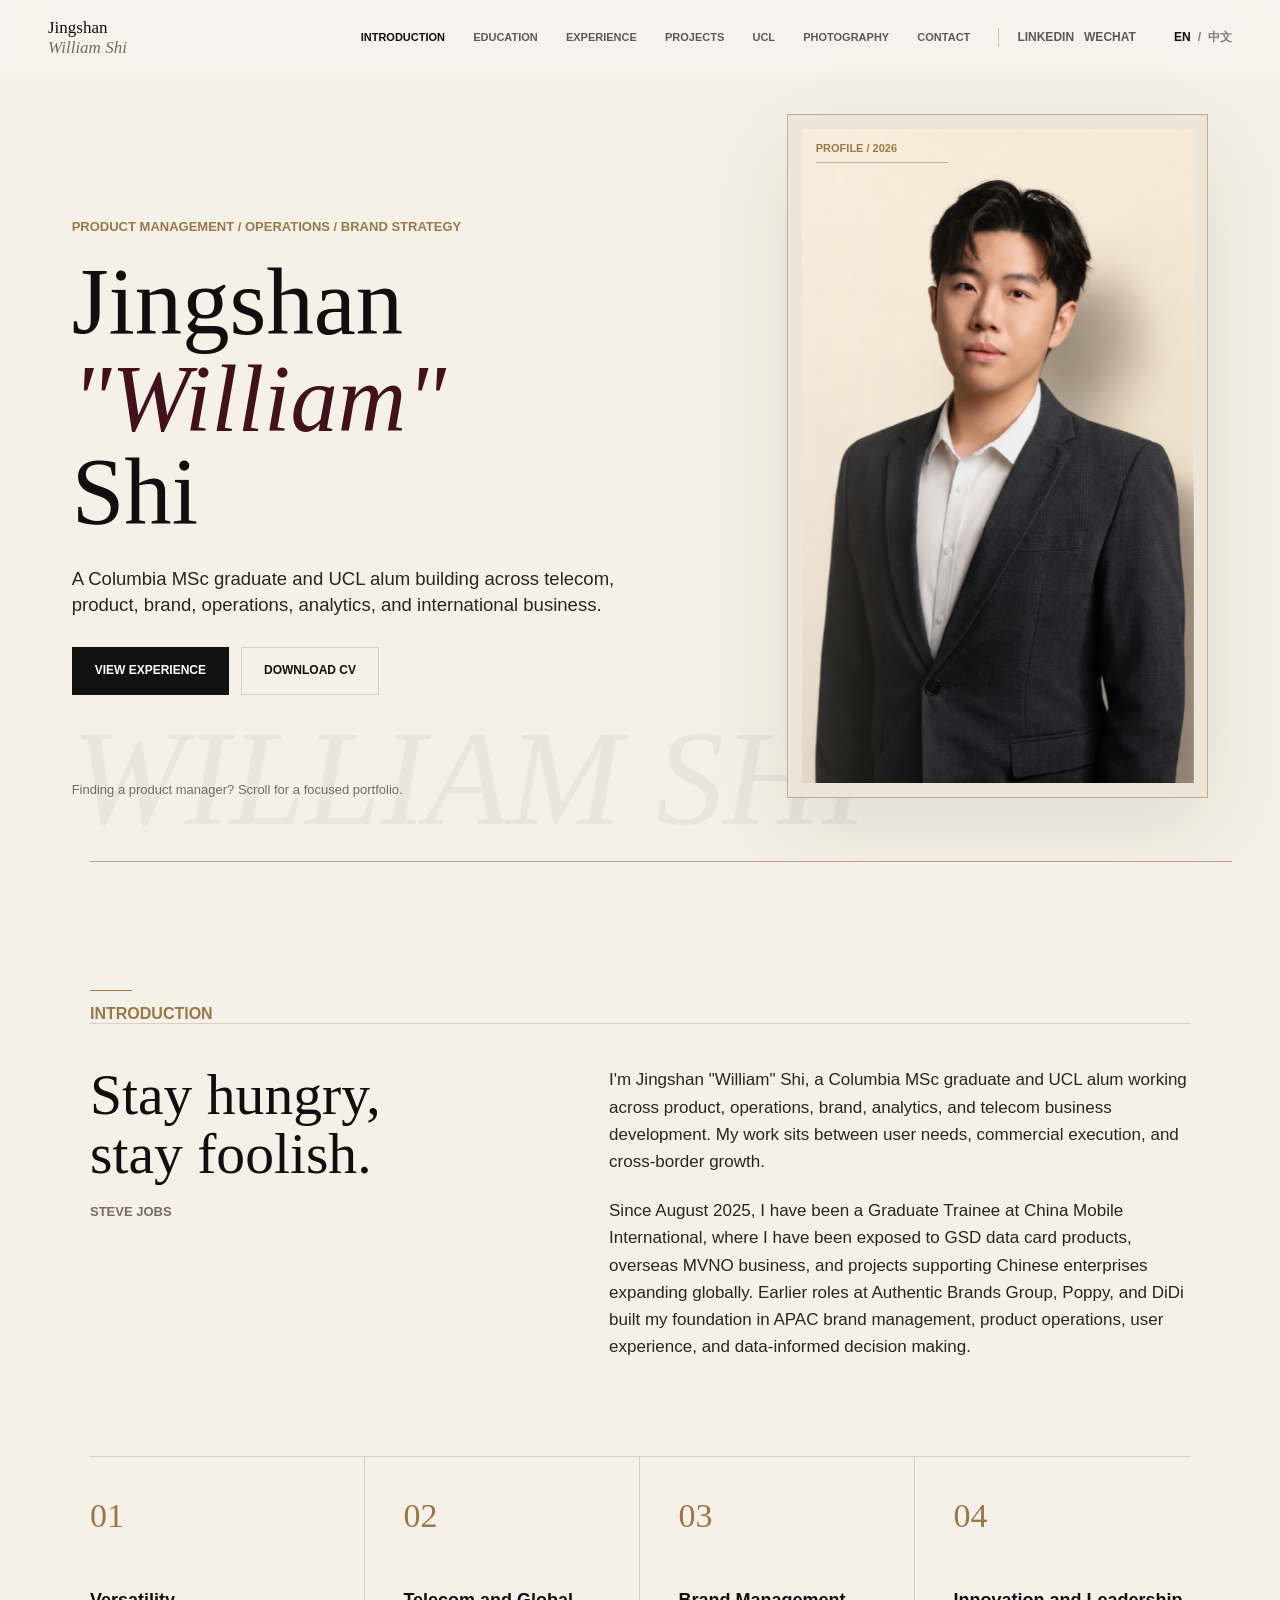
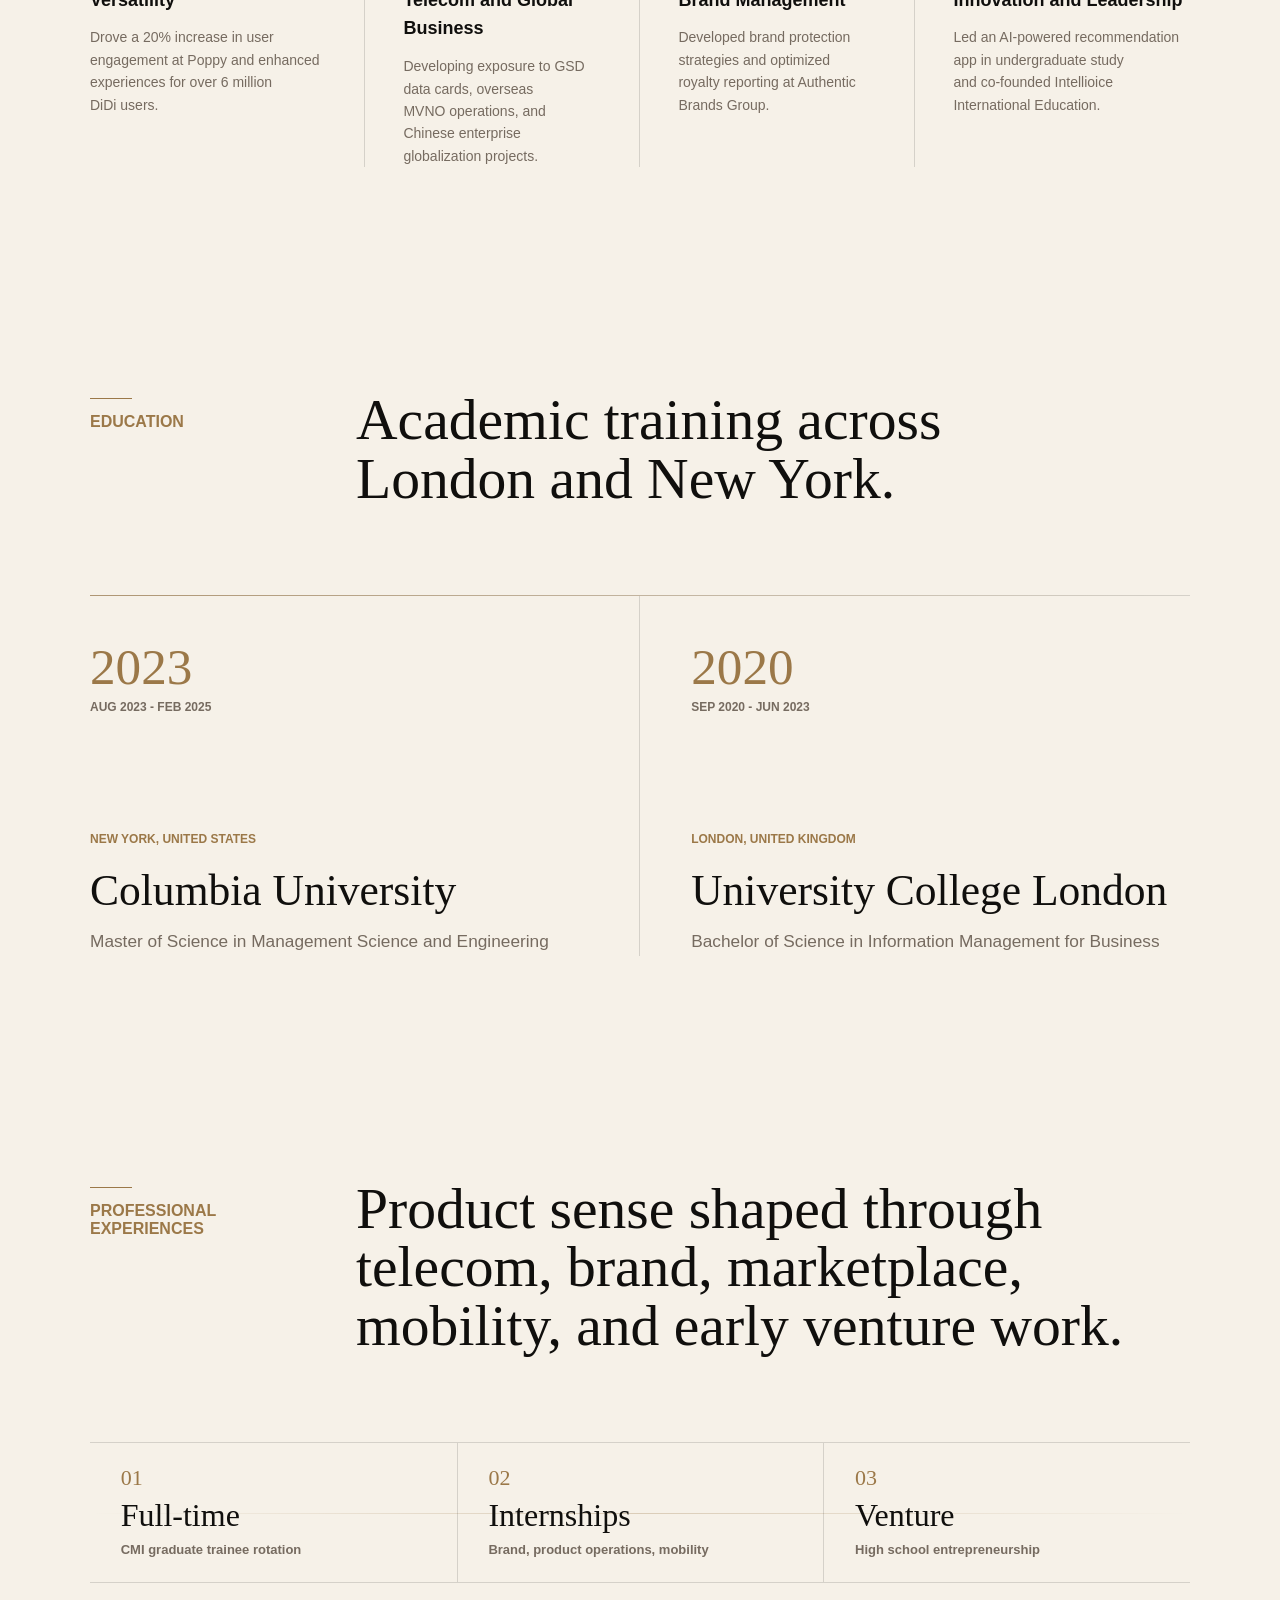
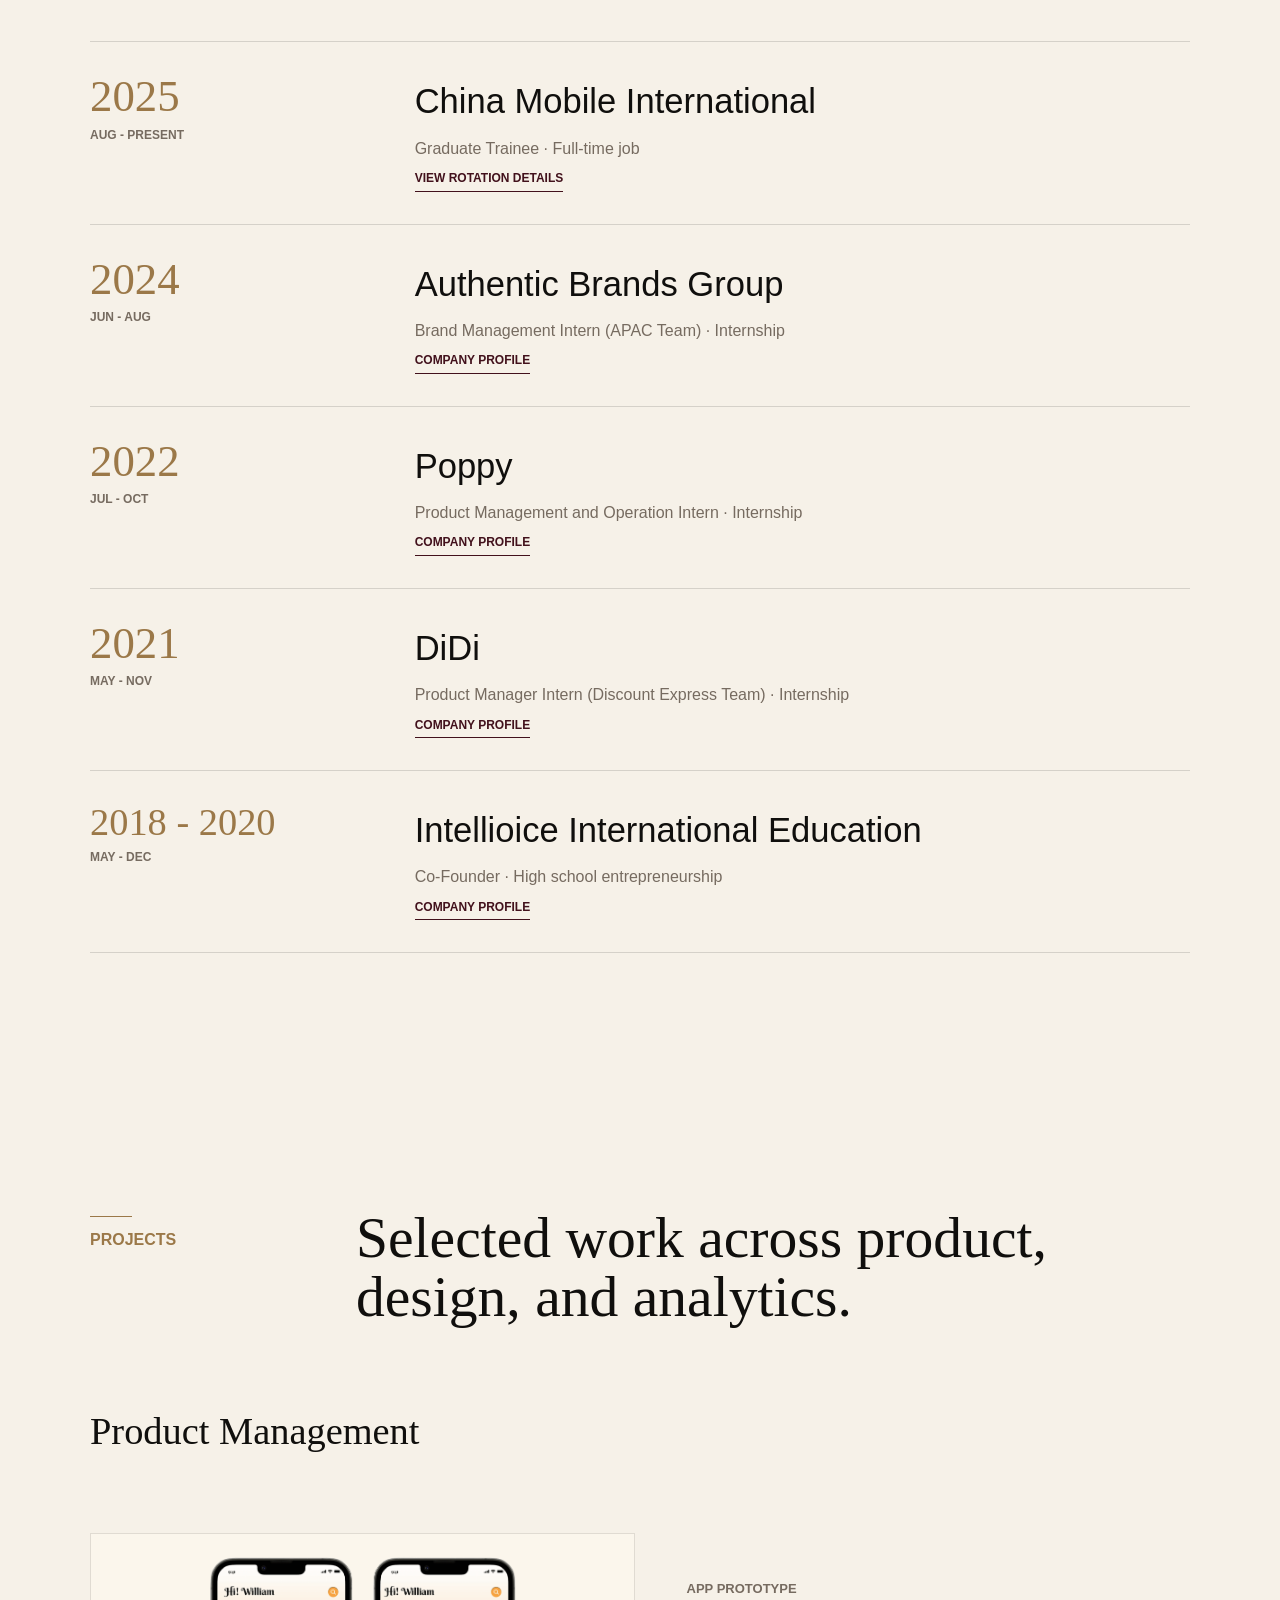
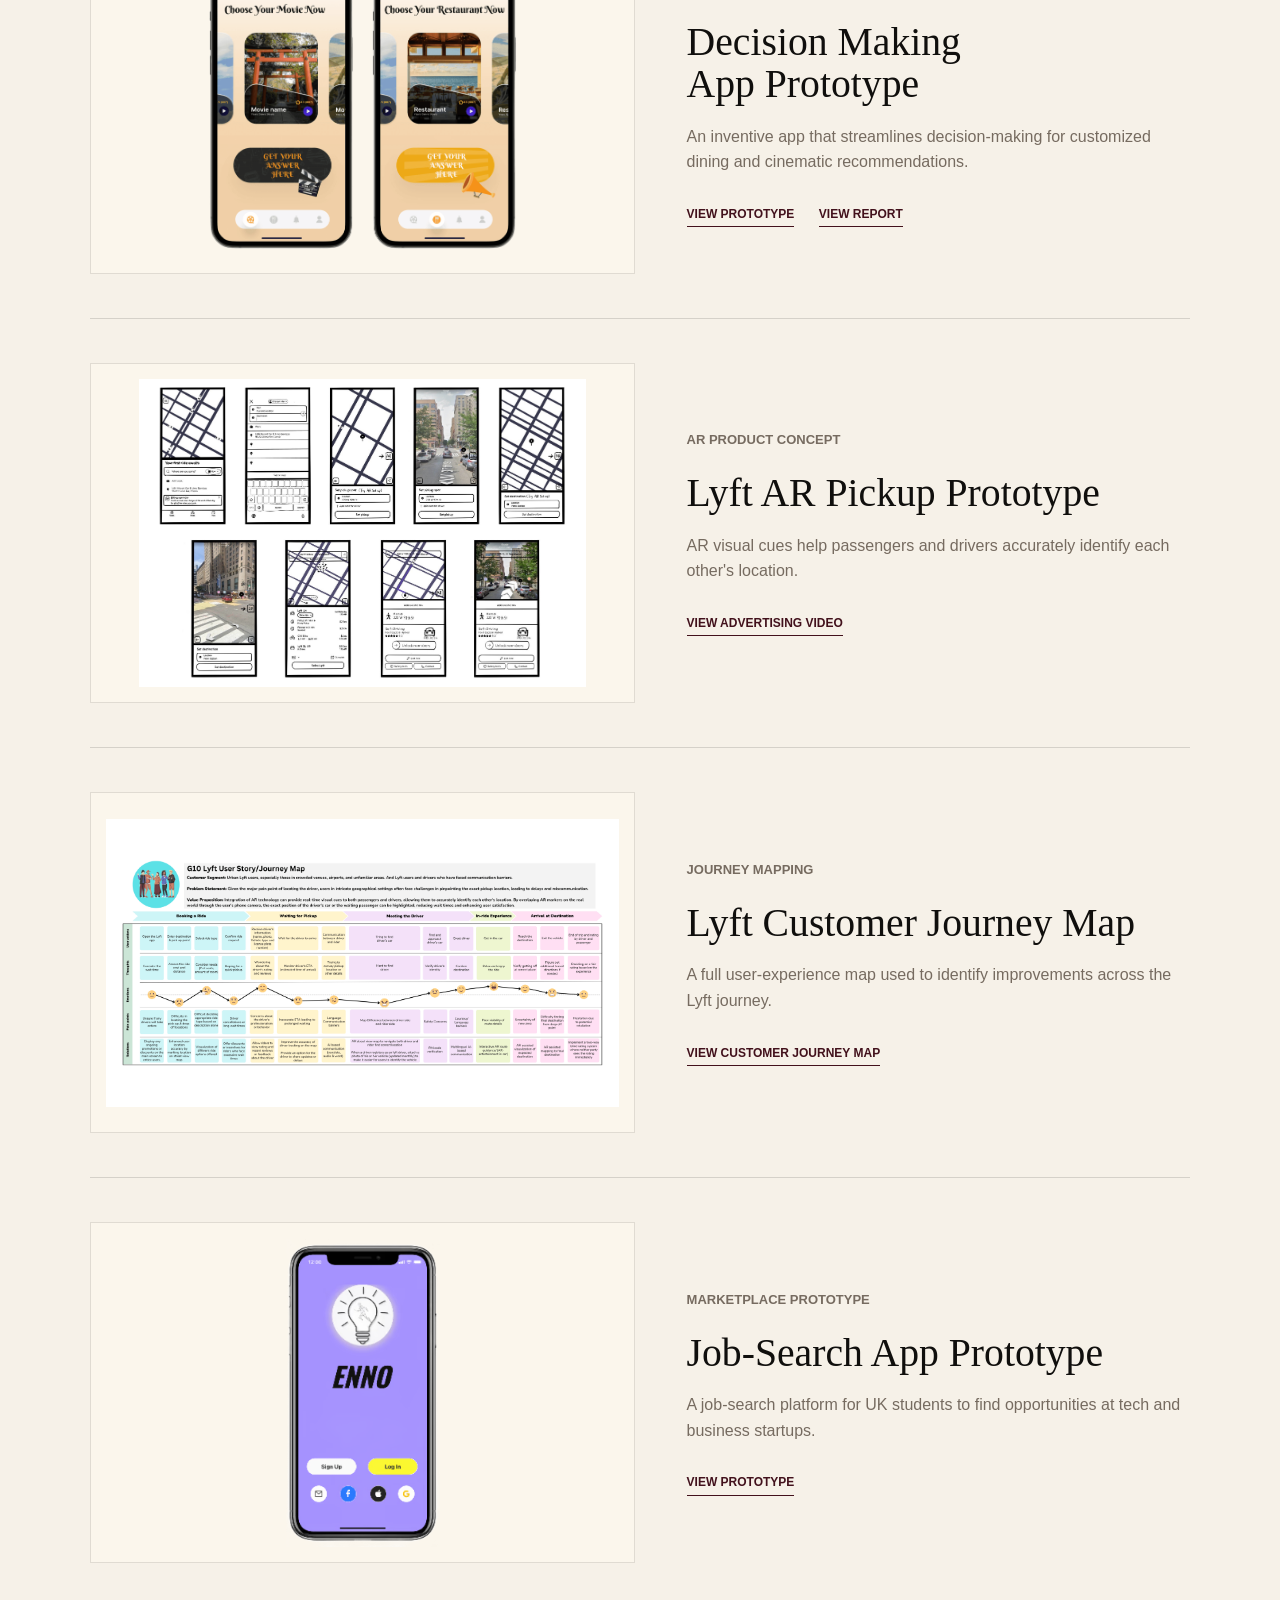
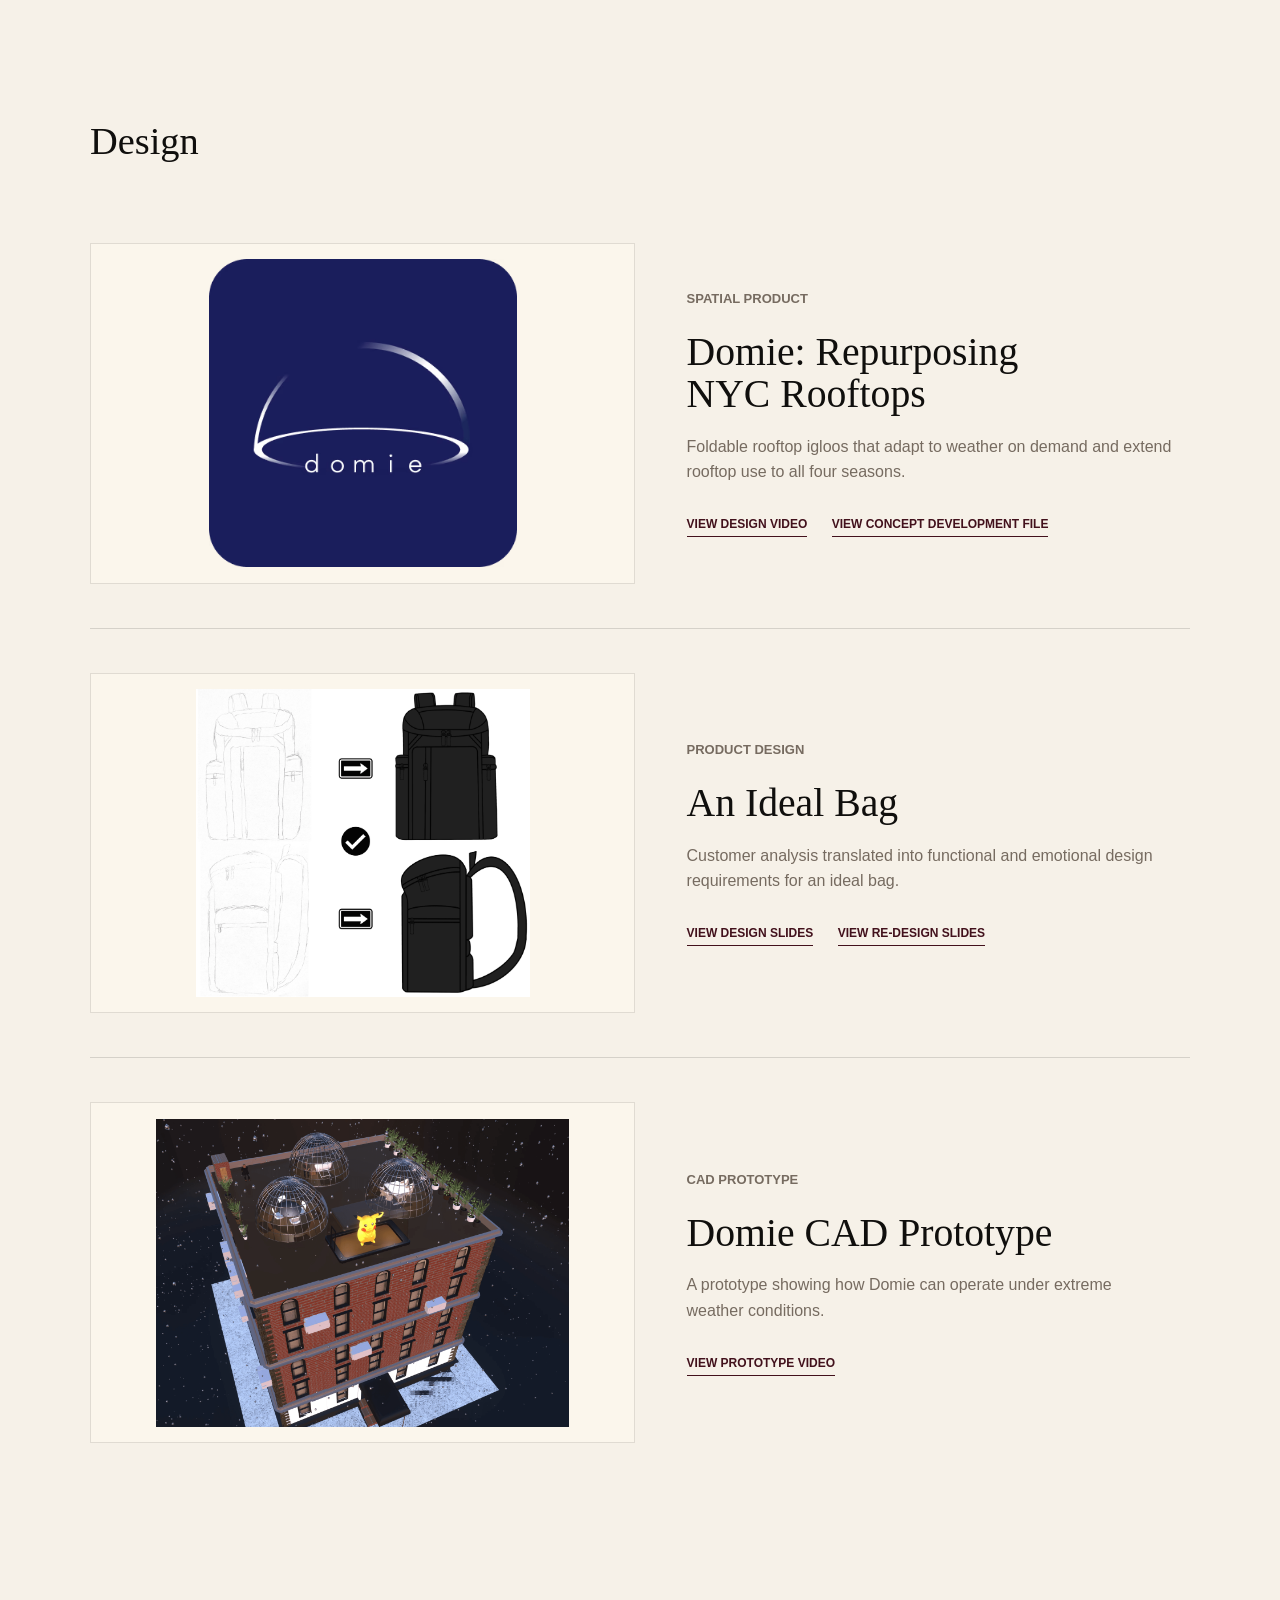
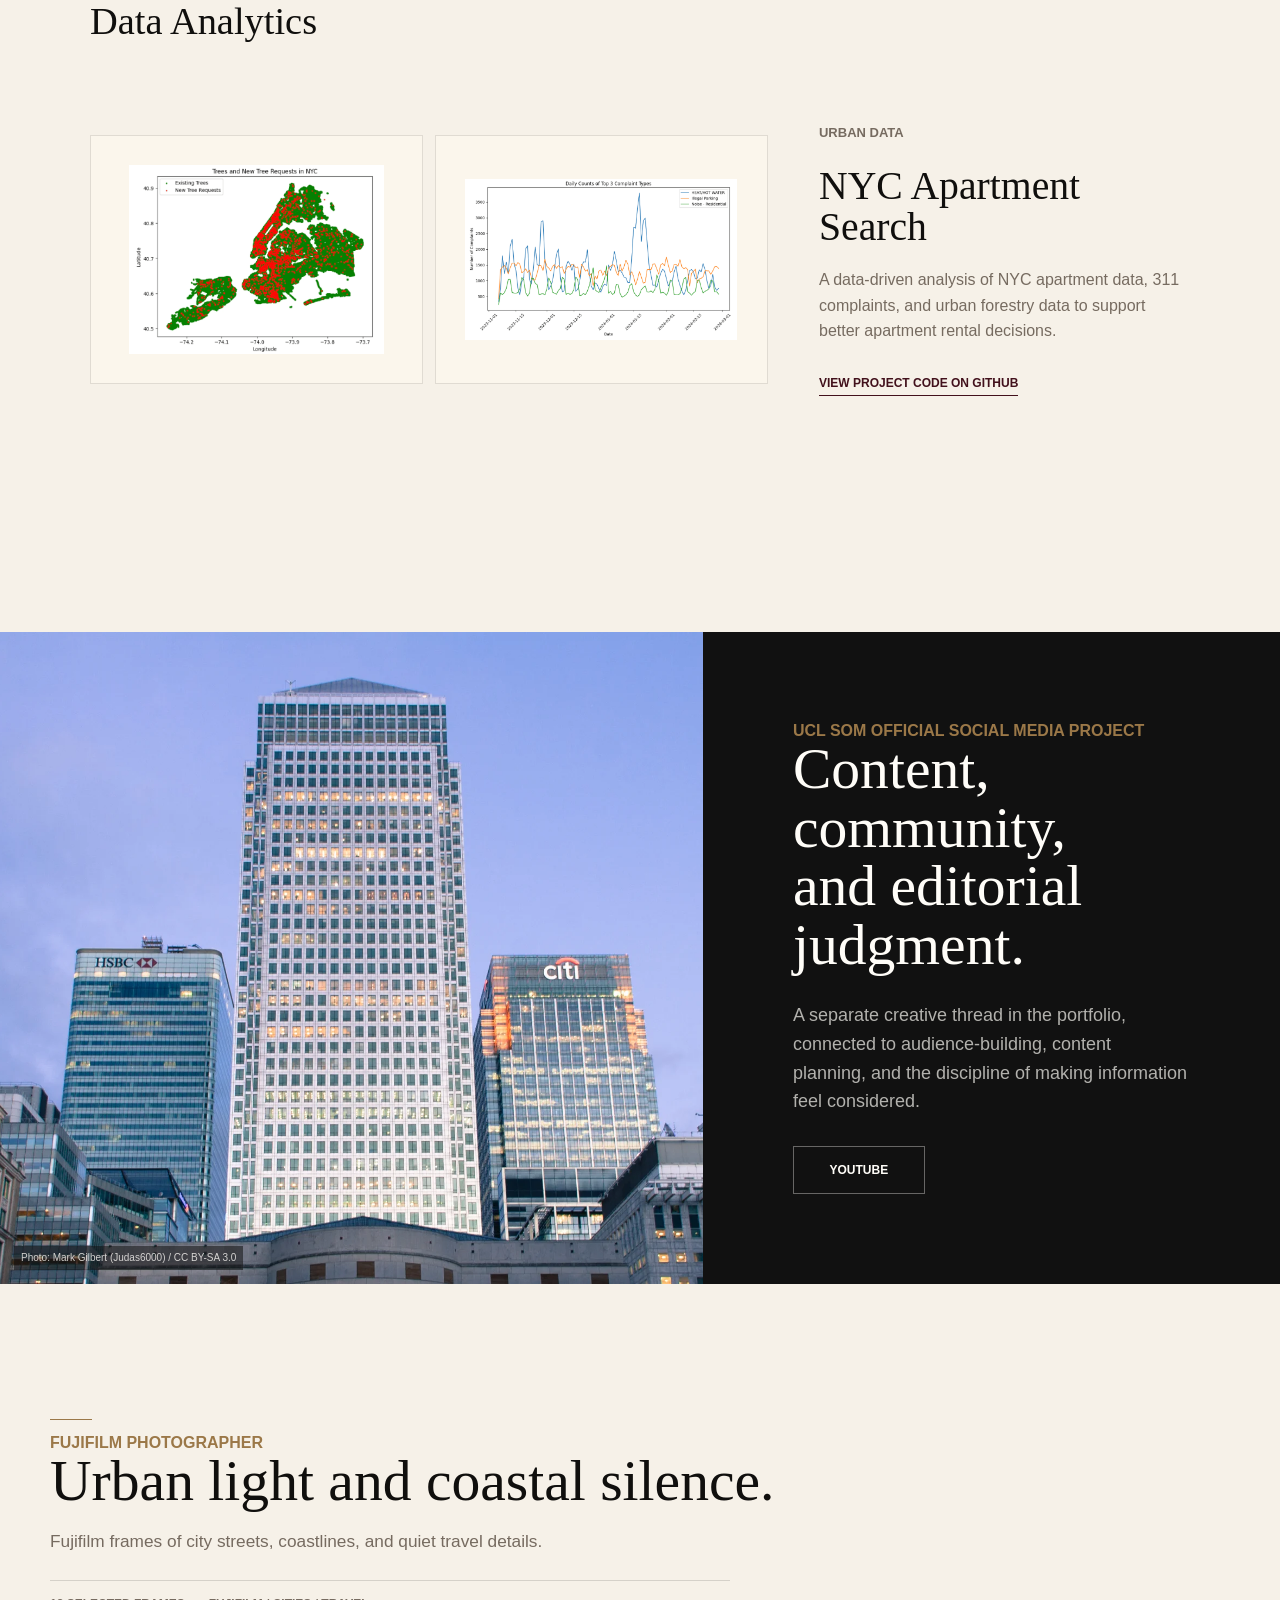
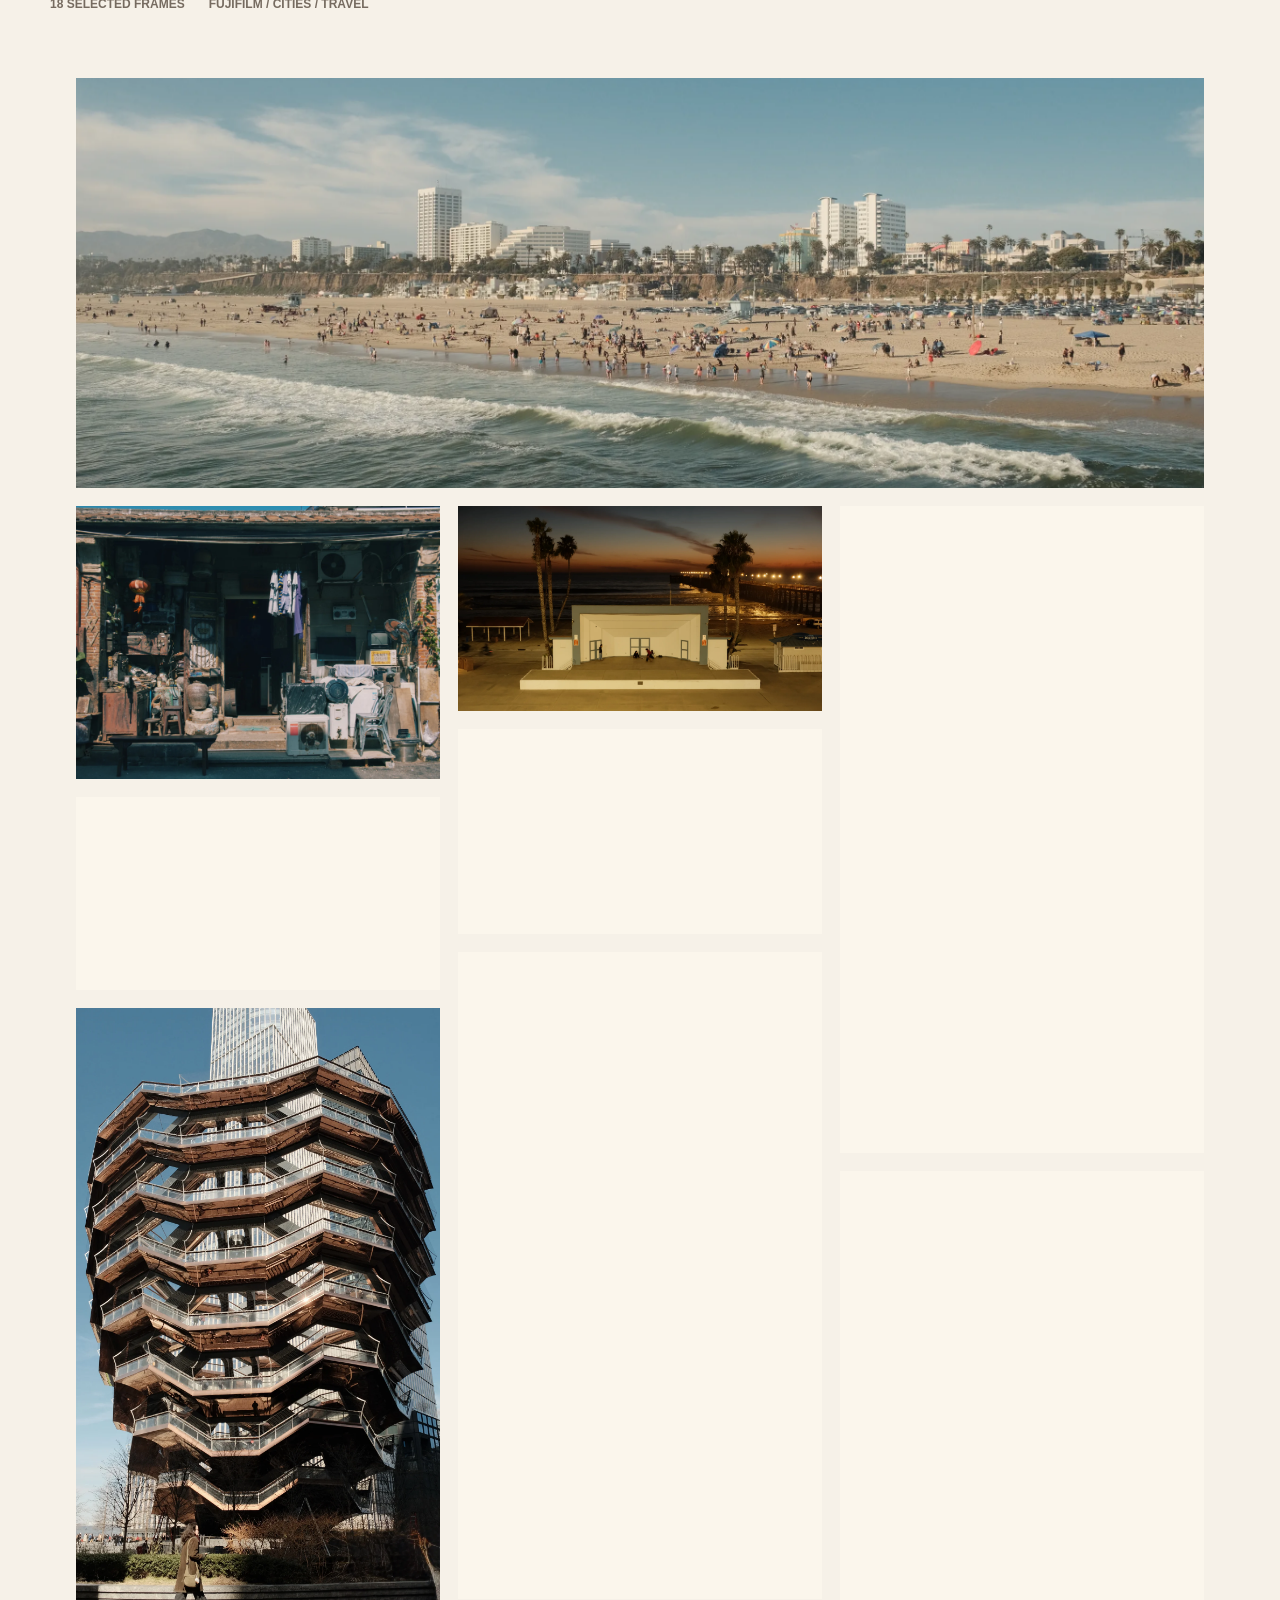
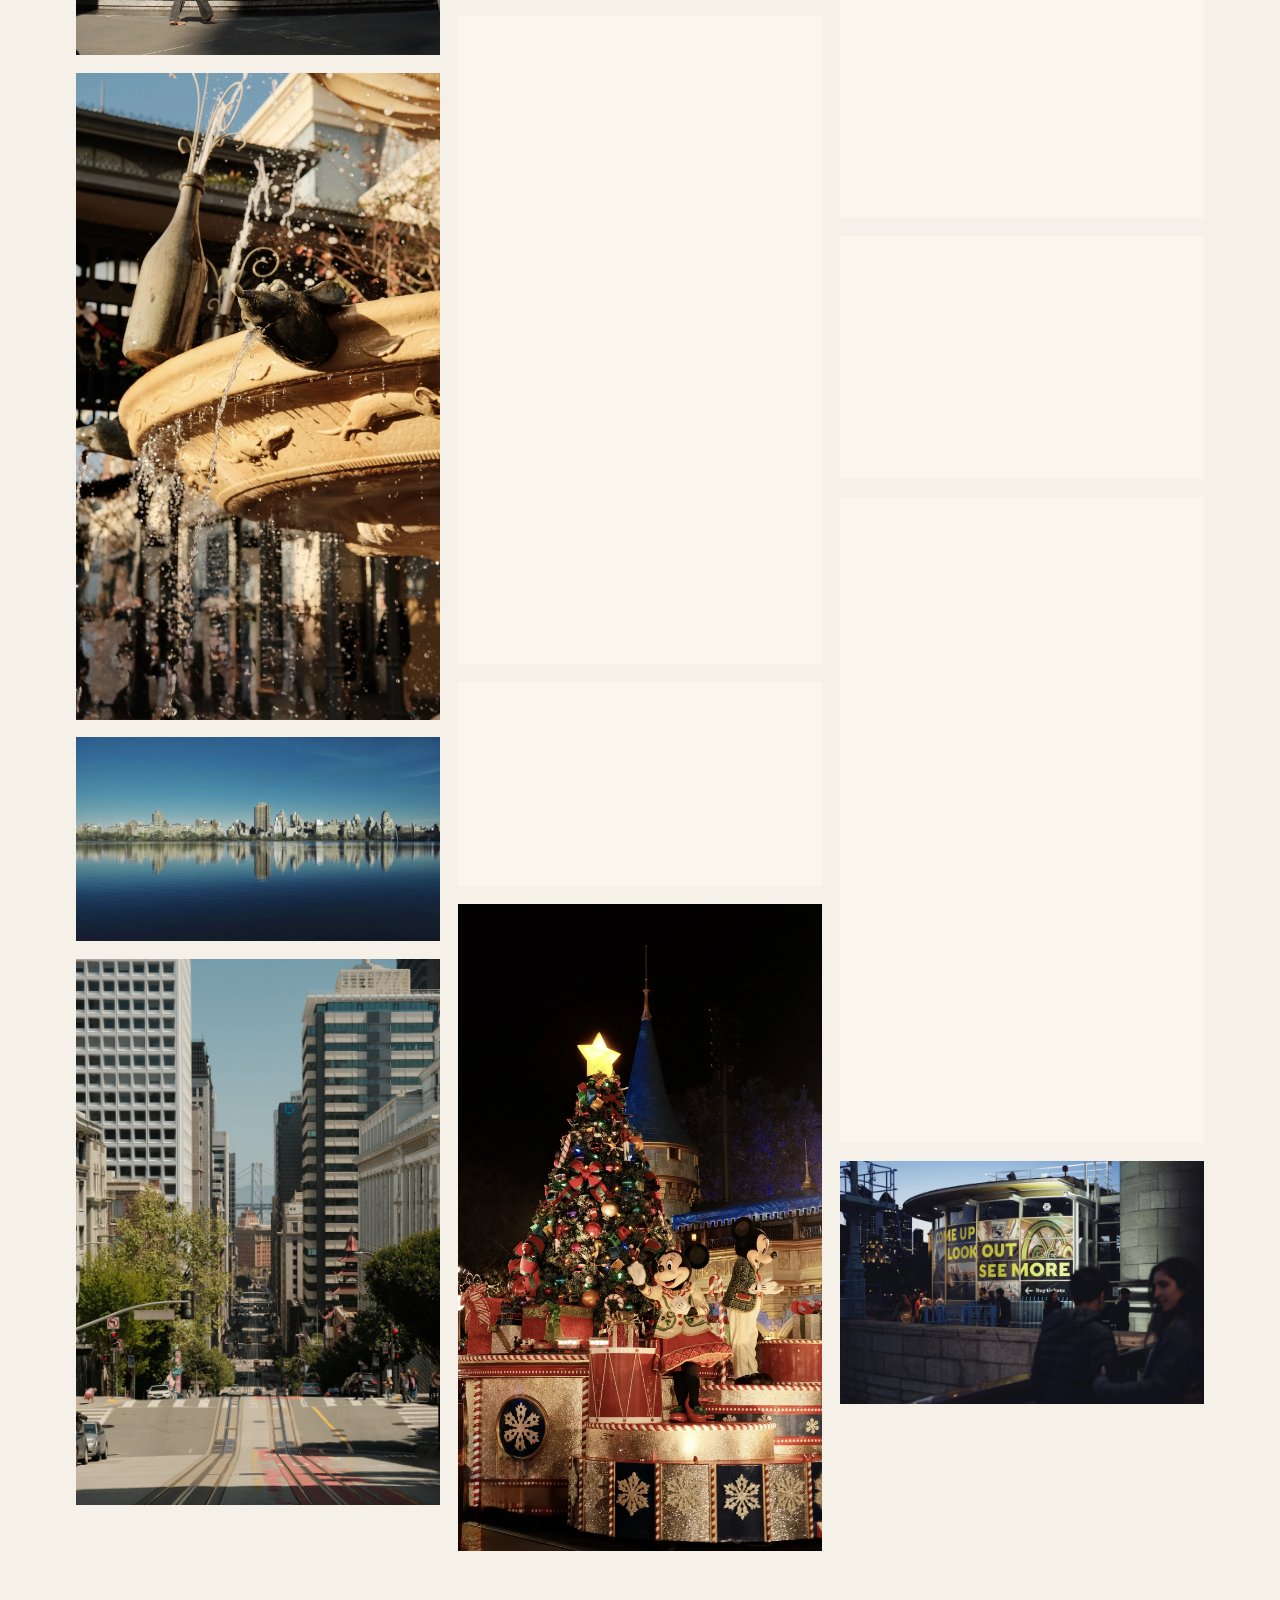
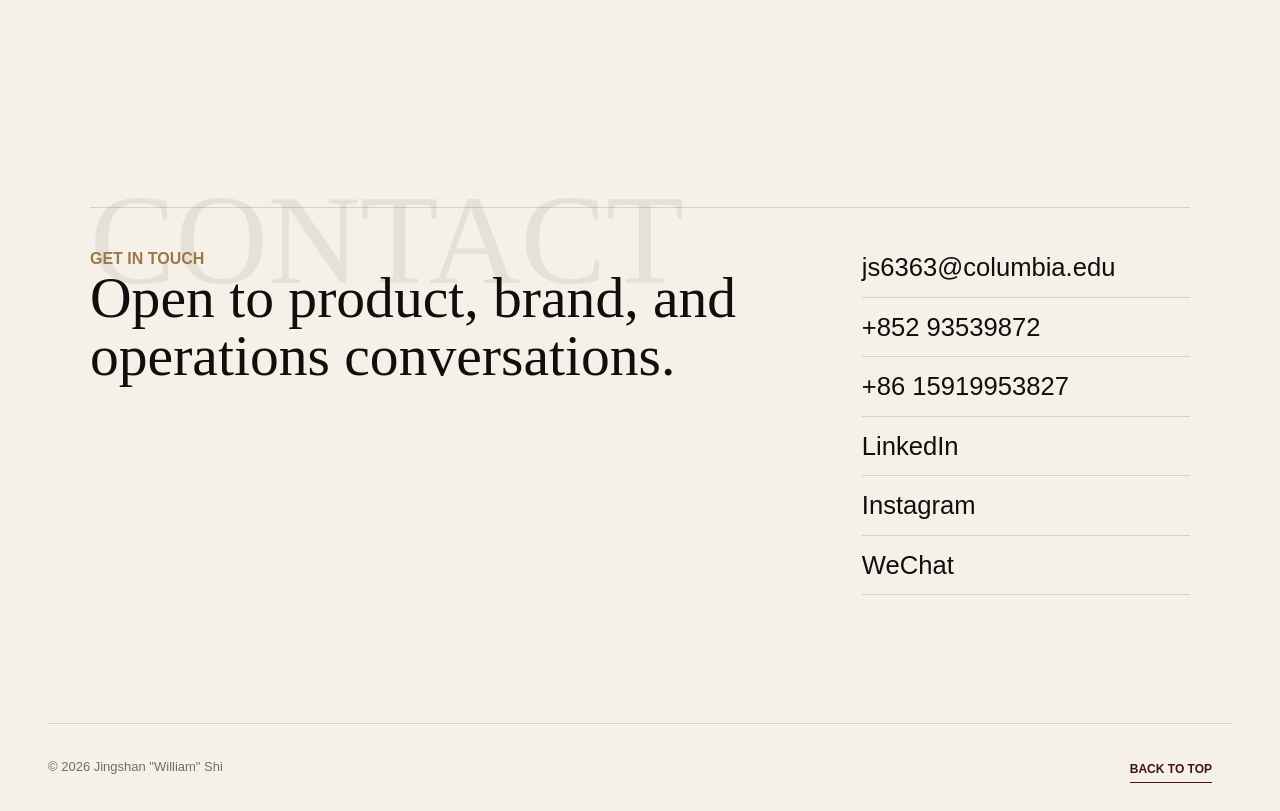
==== commit 65a80171: "Refine luxury portfolio experience" ====
--- a/index.html
+++ b/index.html
@@ -8,7 +8,7 @@
     <meta property="og:title" content="Jingshan William Shi">
     <meta property="og:description" content="Product, brand, operations, design, analytics, and photography portfolio.">
     <meta property="og:type" content="website">
-    <meta property="og:image" content="assets/portrait-secondary.jpeg">
+    <meta property="og:image" content="assets/portrait-luxury-bg.png">
     <meta name="color-scheme" content="light dark">
     <meta name="theme-color" media="(prefers-color-scheme: light)" content="#f7f4ed">
     <meta name="theme-color" media="(prefers-color-scheme: dark)" content="#12100d">
@@ -56,7 +56,7 @@
           </div>
         </div>
         <div class="hero-media reveal" aria-label="Portrait of Jingshan William Shi">
-          <img src="assets/portrait-secondary.jpeg" alt="Jingshan William Shi professional portrait">
+          <img src="assets/portrait-luxury-bg.png" alt="Jingshan William Shi professional portrait">
         </div>
         <p class="hero-note">Finding a product manager? Scroll for a focused portfolio.</p>
       </section>
@@ -139,6 +139,23 @@
           <div class="section-kicker">Professional Experiences</div>
           <h2>Product sense shaped through telecom, brand, marketplace, mobility, and early venture work.</h2>
         </div>
+        <div class="experience-lens reveal" aria-label="Experience composition">
+          <article>
+            <span>01</span>
+            <strong>Full-time</strong>
+            <small>CMI graduate trainee rotation</small>
+          </article>
+          <article>
+            <span>02</span>
+            <strong>Internships</strong>
+            <small>Brand, product operations, mobility</small>
+          </article>
+          <article>
+            <span>03</span>
+            <strong>Venture</strong>
+            <small>High school entrepreneurship</small>
+          </article>
+        </div>
         <div class="timeline">
           <article class="timeline-item reveal">
             <time datetime="2025-08">2025<span>Aug - Present</span></time>
--- a/styles.css
+++ b/styles.css
@@ -1,14 +1,14 @@
 :root {
   color-scheme: light;
-  --paper: #f7f4ed;
-  --paper-deep: #ebe5d9;
-  --ink: #111111;
-  --ink-soft: #2b2925;
-  --muted: #766f66;
+  --paper: #f6f1e8;
+  --paper-deep: #e7dfd1;
+  --ink: #100f0d;
+  --ink-soft: #2a2520;
+  --muted: #766b60;
   --line: rgba(17, 17, 17, 0.14);
-  --gold: #a68152;
-  --wine: #4a1422;
-  --white: #fffdf8;
+  --gold: #9b7848;
+  --wine: #42111c;
+  --white: #fffaf0;
   --header-bg: rgba(247, 244, 237, 0.68);
   --header-solid: rgba(247, 244, 237, 0.92);
   --nav-muted: rgba(17, 17, 17, 0.68);
@@ -25,6 +25,8 @@
   --modal-backdrop: rgba(17, 17, 17, 0.44);
   --selection-bg: var(--wine);
   --selection-text: var(--white);
+  --panel: rgba(255, 250, 240, 0.58);
+  --soft-shadow: 0 30px 86px rgba(39, 30, 19, 0.1);
   --max: 1180px;
   --header-height: 76px;
 }
@@ -57,6 +59,8 @@
     --modal-backdrop: rgba(0, 0, 0, 0.62);
     --selection-bg: #c7a46d;
     --selection-text: #12100d;
+    --panel: rgba(255, 248, 238, 0.045);
+    --soft-shadow: 0 30px 76px rgba(0, 0, 0, 0.36);
   }
 }
 
@@ -76,6 +80,7 @@
   font-size: 16px;
   line-height: 1.6;
   overflow-x: hidden;
+  position: relative;
   text-wrap: pretty;
   text-rendering: optimizeLegibility;
 }
@@ -113,7 +118,7 @@
   position: fixed;
   right: 0;
   top: 0;
-  transition: background 220ms ease, border-color 220ms ease;
+  transition: background 220ms ease, border-color 220ms ease, height 220ms ease;
   z-index: 20;
 }
 
@@ -126,7 +131,7 @@
   display: grid;
   flex: 0 0 auto;
   font-family: Georgia, "Times New Roman", serif;
-  font-size: 18px;
+  font-size: 17px;
   line-height: 1.12;
   min-width: 150px;
   row-gap: 1px;
@@ -141,9 +146,9 @@
 .site-nav {
   align-items: center;
   display: flex;
-  gap: clamp(14px, 2vw, 26px);
-  font-size: 12px;
-  font-weight: 650;
+  gap: clamp(16px, 2.2vw, 32px);
+  font-size: 11px;
+  font-weight: 720;
   letter-spacing: 0;
   margin-left: auto;
   text-transform: uppercase;
@@ -191,7 +196,7 @@
 
 .header-contact {
   align-items: center;
-  border-left: 1px solid var(--line);
+  border-left: 1px solid color-mix(in srgb, var(--gold) 40%, transparent);
   display: inline-flex;
   flex: 0 0 auto;
   gap: 10px;
@@ -220,17 +225,52 @@
 }
 
 .hero {
-  align-items: stretch;
-  display: grid;
-  grid-template-columns: minmax(0, 1.28fr) minmax(320px, 0.72fr);
-  min-height: min(100svh, 820px);
+  align-items: center;
+  display: grid;
+  gap: clamp(38px, 7vw, 108px);
+  grid-template-columns: minmax(0, 0.92fr) minmax(390px, 0.62fr);
+  isolation: isolate;
+  margin: 0 auto;
+  max-width: 1440px;
+  min-height: min(100svh, 860px);
+  overflow: hidden;
+  padding: calc(var(--header-height) + 38px) clamp(22px, 5.6vw, 86px) clamp(36px, 5vw, 68px);
   position: relative;
+}
+
+.hero::before {
+  bottom: clamp(22px, 3.4vw, 54px);
+  color: color-mix(in srgb, var(--ink) 5%, transparent);
+  content: "WILLIAM SHI";
+  font-family: Georgia, "Times New Roman", serif;
+  font-size: clamp(72px, 10.6vw, 168px);
+  font-style: italic;
+  left: clamp(22px, 5.6vw, 86px);
+  line-height: 0.82;
+  pointer-events: none;
+  position: absolute;
+  transform: translateY(14%);
+  white-space: nowrap;
+  z-index: -1;
+}
+
+.hero::after {
+  background: var(--gold);
+  bottom: 0;
+  content: "";
+  height: 1px;
+  left: clamp(22px, 7vw, 112px);
+  opacity: 0.62;
+  position: absolute;
+  right: clamp(22px, 4vw, 48px);
 }
 
 .hero-copy {
   align-content: center;
   display: grid;
-  padding: calc(var(--header-height) + 28px) clamp(22px, 7vw, 112px) 56px;
+  padding: 0;
+  position: relative;
+  z-index: 1;
 }
 
 .eyebrow,
@@ -255,13 +295,15 @@
 
 .hero h1 {
   font-family: Georgia, "Times New Roman", serif;
-  font-size: clamp(52px, 6.75vw, 104px);
+  font-size: clamp(60px, 7.4vw, 118px);
   font-weight: 400;
   letter-spacing: 0;
   line-height: 0.98;
   margin: 0;
-  max-width: 640px;
+  max-width: 720px;
+  position: relative;
   text-wrap: balance;
+  z-index: 3;
 }
 
 .hero h1 span {
@@ -273,10 +315,10 @@
 
 .hero-lede {
   color: var(--ink-soft);
-  font-size: clamp(17px, 1.75vw, 23px);
+  font-size: clamp(17px, 1.45vw, 21px);
   line-height: 1.35;
   margin: 28px 0 0;
-  max-width: 620px;
+  max-width: 600px;
   text-wrap: pretty;
 }
 
@@ -291,8 +333,8 @@
   align-items: center;
   border: 1px solid var(--line);
   display: inline-flex;
-  font-size: 13px;
-  font-weight: 700;
+  font-size: 12px;
+  font-weight: 760;
   justify-content: center;
   letter-spacing: 0;
   min-height: 48px;
@@ -321,32 +363,93 @@
 }
 
 .hero-media {
-  background: transparent;
-  min-height: min(100svh, 820px);
+  align-items: end;
+  background: color-mix(in srgb, var(--paper-deep) 76%, var(--white));
+  border: 1px solid color-mix(in srgb, var(--gold) 34%, var(--line));
+  box-shadow: var(--soft-shadow);
+  clip-path: none;
+  display: grid;
+  min-height: min(76svh, 720px);
   overflow: hidden;
+  padding: clamp(8px, 1.1vw, 14px);
   position: relative;
-}
-
-.hero-media::after {
-  background: linear-gradient(180deg, rgba(17, 17, 17, 0), rgba(17, 17, 17, 0.08));
-  content: "";
-  inset: 0;
+  z-index: 1;
+}
+
+.hero-media::before {
+  border-bottom: 1px solid color-mix(in srgb, var(--gold) 54%, transparent);
+  color: var(--gold);
+  content: "PROFILE / 2026";
+  font-size: 11px;
+  font-weight: 760;
+  left: clamp(18px, 2.2vw, 28px);
+  line-height: 1;
+  padding-bottom: 8px;
   pointer-events: none;
   position: absolute;
+  top: clamp(18px, 2.2vw, 28px);
+  width: 132px;
+  z-index: 3;
+}
+
+.hero-media::after {
+  background:
+    linear-gradient(180deg, rgba(255, 250, 240, 0.04), rgba(16, 15, 13, 0.08)),
+    linear-gradient(90deg, color-mix(in srgb, var(--paper) 18%, transparent), transparent 42%);
+  content: "";
+  inset: clamp(8px, 1.1vw, 14px);
+  pointer-events: none;
+  position: absolute;
+  z-index: 2;
 }
 
 .hero-media img {
   height: 100%;
   object-fit: cover;
-  object-position: center 14px;
+  object-position: center top;
+  position: relative;
+  transform: scale(1);
   width: 100%;
-}
-
+  z-index: 1;
+}
+
+.hero .eyebrow,
+.hero h1,
+.hero-lede,
+.hero-actions,
 .hero-note {
-  bottom: 26px;
+  animation: heroTextIn 900ms cubic-bezier(0.22, 1, 0.36, 1) both;
+}
+
+.hero h1 {
+  animation-delay: 90ms;
+}
+
+.hero-lede {
+  animation-delay: 180ms;
+}
+
+.hero-actions {
+  animation-delay: 260ms;
+}
+
+.hero-note {
+  animation-delay: 360ms;
+}
+
+.hero-media {
+  animation: heroStageIn 980ms cubic-bezier(0.22, 1, 0.36, 1) 120ms both;
+}
+
+.hero-media img {
+  animation: heroPortraitIn 1200ms cubic-bezier(0.22, 1, 0.36, 1) 160ms both;
+}
+
+.hero-note {
+  bottom: clamp(26px, 4.8vw, 76px);
   color: var(--muted);
   font-size: 13px;
-  left: clamp(22px, 7vw, 112px);
+  left: clamp(22px, 5.6vw, 86px);
   margin: 0;
   position: absolute;
 }
@@ -415,16 +518,17 @@
 body[data-lang="zh"] .split-copy h2,
 body[data-lang="zh"] .photo-heading h2,
 body[data-lang="zh"] .contact h2 {
-  font-size: clamp(32px, 3.7vw, 54px);
-  line-height: 1.12;
+  font-size: clamp(30px, 3.35vw, 50px);
+  font-weight: 600;
+  line-height: 1.2;
   text-wrap: pretty;
   word-break: keep-all;
 }
 
 body[data-lang="zh"] .experience-section .section-heading h2,
 body[data-lang="zh"] .contact h2 {
-  font-size: clamp(30px, 3.05vw, 46px);
-  line-height: 1.22;
+  font-size: clamp(28px, 2.75vw, 42px);
+  line-height: 1.28;
   max-width: 780px;
   text-wrap: balance;
 }
@@ -504,10 +608,21 @@
   gap: 26px;
   grid-template-columns: 240px minmax(0, 1fr);
   margin-bottom: clamp(44px, 8vw, 86px);
+  position: relative;
 }
 
 .section-heading .section-kicker {
   padding-top: 7px;
+}
+
+.section-heading .section-kicker::before,
+.intro > .section-kicker::before {
+  background: var(--gold);
+  content: "";
+  display: block;
+  height: 1px;
+  margin-bottom: 14px;
+  width: 42px;
 }
 
 .section-heading h2,
@@ -519,7 +634,7 @@
   font-size: clamp(38px, 4.5vw, 64px);
   font-weight: 400;
   letter-spacing: 0;
-  line-height: 0.98;
+  line-height: 1.02;
   margin: 0;
   text-wrap: balance;
 }
@@ -565,6 +680,7 @@
   border-right: 1px solid var(--line);
   min-height: 280px;
   padding: 32px clamp(24px, 3vw, 40px) 0;
+  transition: color 180ms ease, transform 180ms ease;
 }
 
 .highlight:first-child {
@@ -594,6 +710,10 @@
   font-size: 14px;
   margin: 0;
   text-wrap: pretty;
+}
+
+.highlight:hover {
+  transform: translateY(-4px);
 }
 
 .projects-section {
@@ -631,6 +751,7 @@
   gap: clamp(24px, 4vw, 56px);
   grid-template-columns: minmax(0, 0.78fr) minmax(320px, 0.72fr);
   padding: clamp(28px, 4vw, 44px) 0;
+  position: relative;
 }
 
 .project + .project {
@@ -639,15 +760,29 @@
 
 .project-media {
   align-self: stretch;
-  background: transparent;
+  background: color-mix(in srgb, var(--white) 58%, transparent);
+  border: 1px solid color-mix(in srgb, var(--line) 82%, transparent);
   aspect-ratio: 16 / 10;
   overflow: hidden;
+  padding: clamp(10px, 1.2vw, 16px);
+  transition: border-color 220ms ease, box-shadow 220ms ease, transform 220ms ease;
 }
 
 .project-media img {
   height: 100%;
   object-fit: contain;
+  transition: transform 260ms ease;
   width: 100%;
+}
+
+.project:hover .project-media {
+  border-color: color-mix(in srgb, var(--gold) 44%, var(--line));
+  box-shadow: var(--soft-shadow);
+  transform: translateY(-4px);
+}
+
+.project:hover .project-media img {
+  transform: scale(1.018);
 }
 
 .phone-media {
@@ -726,7 +861,7 @@
 
 .analytics .project-media {
   aspect-ratio: 4 / 3;
-  background: transparent;
+  background: color-mix(in srgb, var(--white) 58%, transparent);
 }
 
 .analytics .project-media img {
@@ -742,6 +877,18 @@
   border-top: 1px solid var(--line);
   display: grid;
   grid-template-columns: repeat(2, minmax(0, 1fr));
+  position: relative;
+}
+
+.education-grid::before {
+  background: linear-gradient(90deg, var(--gold), transparent);
+  content: "";
+  height: 1px;
+  left: 0;
+  opacity: 0.66;
+  position: absolute;
+  right: 0;
+  top: -1px;
 }
 
 .education-item {
@@ -814,6 +961,67 @@
   padding-top: clamp(56px, 8vw, 96px);
 }
 
+.experience-lens {
+  border-bottom: 1px solid var(--line);
+  border-top: 1px solid var(--line);
+  display: grid;
+  grid-template-columns: repeat(3, minmax(0, 1fr));
+  margin-bottom: clamp(34px, 5vw, 58px);
+  position: relative;
+}
+
+.experience-lens::before {
+  background: linear-gradient(90deg, transparent, color-mix(in srgb, var(--gold) 72%, transparent), transparent);
+  content: "";
+  height: 1px;
+  left: 0;
+  opacity: 0.42;
+  position: absolute;
+  right: 0;
+  top: 50%;
+}
+
+.experience-lens article {
+  background: transparent;
+  display: grid;
+  gap: 10px;
+  min-height: 132px;
+  padding: 24px clamp(18px, 2.4vw, 34px);
+  position: relative;
+  transition: background 180ms ease, transform 180ms ease;
+}
+
+.experience-lens article + article {
+  border-left: 1px solid var(--line);
+}
+
+.experience-lens article:hover {
+  background: color-mix(in srgb, var(--white) 30%, transparent);
+  transform: translateY(-4px);
+}
+
+.experience-lens span {
+  color: var(--gold);
+  font-family: Georgia, "Times New Roman", serif;
+  font-size: 22px;
+  line-height: 1;
+}
+
+.experience-lens strong {
+  align-self: end;
+  font-family: Georgia, "Times New Roman", serif;
+  font-size: clamp(24px, 2.5vw, 36px);
+  font-weight: 400;
+  line-height: 1;
+}
+
+.experience-lens small {
+  color: var(--muted);
+  font-size: 13px;
+  font-weight: 660;
+  line-height: 1.35;
+}
+
 .timeline {
   border-top: 1px solid var(--line);
 }
@@ -824,6 +1032,31 @@
   gap: 30px;
   grid-template-columns: minmax(250px, 0.38fr) minmax(0, 1fr);
   padding: 32px 0;
+  position: relative;
+  transition: padding-left 180ms ease;
+}
+
+.timeline-item::before {
+  background: var(--gold);
+  content: "";
+  height: 100%;
+  left: 0;
+  opacity: 0;
+  position: absolute;
+  top: 0;
+  transform: scaleY(0.34);
+  transform-origin: center;
+  transition: opacity 180ms ease, transform 180ms ease;
+  width: 2px;
+}
+
+.timeline-item:hover {
+  padding-left: 14px;
+}
+
+.timeline-item:hover::before {
+  opacity: 0.74;
+  transform: scaleY(1);
 }
 
 .timeline-item time {
@@ -971,6 +1204,7 @@
 
 .photo-item {
   break-inside: avoid;
+  background: var(--panel);
   margin: 0 0 clamp(10px, 1.4vw, 18px);
   overflow: hidden;
   position: relative;
@@ -982,7 +1216,13 @@
   object-position: center;
   opacity: 1;
   transform: none;
+  transition: filter 220ms ease, transform 260ms ease;
   width: 100%;
+}
+
+.photo-item:hover img {
+  filter: contrast(1.04) saturate(1.02);
+  transform: scale(1.012);
 }
 
 .photo-panorama {
@@ -1006,6 +1246,20 @@
   gap: clamp(40px, 7vw, 88px);
   grid-template-columns: minmax(0, 1fr) minmax(300px, 0.48fr);
   padding-top: 42px;
+  position: relative;
+}
+
+.contact-inner::before {
+  color: color-mix(in srgb, var(--ink) 7%, transparent);
+  content: "CONTACT";
+  font-family: Georgia, "Times New Roman", serif;
+  font-size: clamp(54px, 10vw, 132px);
+  left: 0;
+  line-height: 0.8;
+  pointer-events: none;
+  position: absolute;
+  top: -0.15em;
+  z-index: -1;
 }
 
 .contact-links {
@@ -1102,27 +1356,23 @@
 
 .cmi-signal-board {
   aspect-ratio: 1 / 1;
-  border-bottom: 1px solid var(--line);
-  border-top: 1px solid var(--line);
+  background:
+    linear-gradient(145deg, color-mix(in srgb, var(--white) 68%, transparent), transparent 44%),
+    color-mix(in srgb, var(--paper) 84%, var(--paper-deep));
+  border: 1px solid color-mix(in srgb, var(--gold) 34%, var(--line));
+  box-shadow: var(--soft-shadow);
   min-height: 360px;
   overflow: hidden;
   position: relative;
 }
 
 .cmi-signal-board::before {
-  background-image:
-    linear-gradient(var(--line) 1px, transparent 1px),
-    linear-gradient(90deg, var(--line) 1px, transparent 1px);
-  background-size: 42px 42px;
-  content: "";
-  inset: 0;
-  opacity: 0.44;
-  position: absolute;
+  content: none;
 }
 
 .cmi-signal-board::after {
-  animation: cmiScan 6s ease-in-out infinite;
-  background: linear-gradient(90deg, transparent, rgba(166, 129, 82, 0.34), transparent);
+  animation: cmiScan 7s ease-in-out infinite;
+  background: linear-gradient(90deg, transparent, color-mix(in srgb, var(--gold) 36%, transparent), transparent);
   content: "";
   height: 1px;
   left: 0;
@@ -1132,8 +1382,9 @@
 }
 
 .signal-axis {
-  background: var(--gold);
-  opacity: 0.5;
+  animation: signalDraw 1200ms cubic-bezier(0.22, 1, 0.36, 1) both;
+  background: color-mix(in srgb, var(--gold) 68%, transparent);
+  opacity: 0.58;
   position: absolute;
   transform-origin: center;
 }
@@ -1142,6 +1393,7 @@
   height: 1px;
   left: 13%;
   top: 50%;
+  --signal-rotate: -28deg;
   transform: rotate(-28deg);
   width: 74%;
 }
@@ -1150,24 +1402,28 @@
   height: 1px;
   left: 17%;
   top: 49%;
+  --signal-rotate: 31deg;
   transform: rotate(31deg);
   width: 66%;
 }
 
 .signal-node {
-  background: color-mix(in srgb, var(--paper) 86%, transparent);
-  border: 1px solid var(--line);
+  background: color-mix(in srgb, var(--white) 76%, var(--paper));
+  border: 1px solid color-mix(in srgb, var(--gold) 30%, var(--line));
   display: grid;
   gap: 4px;
+  min-height: 98px;
   padding: 16px;
   position: absolute;
-  transition: border-color 180ms ease, transform 180ms ease;
+  transition: background 180ms ease, border-color 180ms ease, box-shadow 180ms ease, transform 180ms ease;
   width: clamp(154px, 13vw, 208px);
 }
 
 .signal-node:hover {
+  background: var(--white);
   border-color: var(--gold);
-  transform: translateY(-3px);
+  box-shadow: 0 18px 48px rgba(39, 30, 19, 0.12);
+  transform: translateY(-4px);
 }
 
 .signal-node span {
@@ -1294,7 +1550,7 @@
   height: 11px;
   left: min(31%, 330px);
   position: absolute;
-  top: clamp(40px, 5vw, 64px);
+  top: clamp(56px, 6vw, 74px);
   transform: translateX(-5px) rotate(45deg);
   width: 11px;
   z-index: 1;
@@ -1310,6 +1566,17 @@
 
 .rotation-card > div {
   padding-left: clamp(36px, 4vw, 58px);
+  position: relative;
+}
+
+.rotation-team {
+  background: var(--paper);
+  display: inline-block;
+  line-height: 1.25;
+  margin-bottom: 6px;
+  padding-right: 10px;
+  position: relative;
+  z-index: 2;
 }
 
 .rotation-card h3 {
@@ -1390,14 +1657,26 @@
 }
 
 .cmi-resources {
+  background: var(--inverse-bg);
+  color: var(--inverse-text);
+  margin: 0;
+  max-width: none;
   padding-bottom: clamp(80px, 10vw, 132px);
+  padding-left: 0;
+  padding-right: 0;
+  padding-top: clamp(80px, 9vw, 122px);
 }
 
 .cmi-resource-inner {
-  border-top: 1px solid var(--line);
+  border-top: 1px solid var(--inverse-line);
   display: grid;
   gap: clamp(36px, 6vw, 86px);
   grid-template-columns: minmax(0, 1fr) minmax(300px, 0.46fr);
+  margin-left: auto;
+  margin-right: auto;
+  max-width: var(--max);
+  padding-left: clamp(22px, 4vw, 40px);
+  padding-right: clamp(22px, 4vw, 40px);
   padding-top: 42px;
 }
 
@@ -1411,7 +1690,7 @@
 }
 
 .cmi-resource-summary {
-  color: var(--muted);
+  color: var(--inverse-muted);
   font-size: clamp(16px, 1.35vw, 19px);
   line-height: 1.55;
   margin: 22px 0 0;
@@ -1419,15 +1698,54 @@
   text-wrap: pretty;
 }
 
+.cmi-resource-side {
+  align-self: end;
+  display: grid;
+  gap: 26px;
+}
+
+.cmi-logic-stack {
+  border-top: 1px solid var(--inverse-line);
+  display: grid;
+}
+
+.cmi-logic-stack article {
+  align-items: baseline;
+  border-bottom: 1px solid var(--inverse-line);
+  display: grid;
+  gap: 8px 14px;
+  grid-template-columns: 34px minmax(0, 1fr);
+  padding: 14px 0;
+}
+
+.cmi-logic-stack span {
+  color: var(--gold);
+  font-family: Georgia, "Times New Roman", serif;
+  font-size: 18px;
+}
+
+.cmi-logic-stack strong {
+  color: var(--inverse-text);
+  font-size: clamp(16px, 1.25vw, 19px);
+  font-weight: 720;
+  line-height: 1.25;
+}
+
+.cmi-logic-stack small {
+  color: var(--inverse-muted);
+  font-size: 13px;
+  grid-column: 2;
+  line-height: 1.3;
+}
+
 .cmi-resource-links {
-  align-self: end;
   display: grid;
   gap: 12px;
 }
 
 .cmi-resource-links a {
-  border-bottom: 1px solid var(--line);
-  color: var(--ink);
+  border-bottom: 1px solid var(--inverse-line);
+  color: var(--inverse-text);
   font-size: clamp(18px, 1.8vw, 26px);
   line-height: 1.35;
   padding: 0 0 12px;
@@ -1435,7 +1753,7 @@
 }
 
 .cmi-resource-links a:hover {
-  color: var(--wine);
+  color: var(--gold);
   padding-left: 10px;
 }
 
@@ -1449,6 +1767,54 @@
   50% {
     top: 74%;
     opacity: 0.62;
+  }
+}
+
+@keyframes heroTextIn {
+  from {
+    opacity: 0;
+    transform: translateY(22px);
+  }
+
+  to {
+    opacity: 1;
+    transform: translateY(0);
+  }
+}
+
+@keyframes heroStageIn {
+  from {
+    opacity: 0;
+    transform: translateY(28px);
+  }
+
+  to {
+    opacity: 1;
+    transform: translateY(0);
+  }
+}
+
+@keyframes heroPortraitIn {
+  from {
+    filter: saturate(0.82) contrast(0.94);
+    transform: scale(1.035);
+  }
+
+  to {
+    filter: saturate(1) contrast(1);
+    transform: scale(1);
+  }
+}
+
+@keyframes signalDraw {
+  from {
+    opacity: 0;
+    transform: scaleX(0) rotate(var(--signal-rotate, 0deg));
+  }
+
+  to {
+    opacity: 0.5;
+    transform: scaleX(1) rotate(var(--signal-rotate, 0deg));
   }
 }
 
@@ -1578,6 +1944,8 @@
   *,
   *::before,
   *::after {
+    animation-duration: 0.01ms !important;
+    animation-iteration-count: 1 !important;
     scroll-behavior: auto !important;
     transition-duration: 0.01ms !important;
   }
@@ -1650,18 +2018,22 @@
     display: flex;
     flex-direction: column;
     grid-template-columns: 1fr;
+    padding: 0;
   }
 
   .hero-copy {
     min-height: auto;
     order: 1;
-    padding-bottom: 36px;
-    padding-top: calc(var(--header-height) + 42px);
+    padding: calc(var(--header-height) + 28px) clamp(22px, 7vw, 112px) 26px;
   }
 
   .hero-media {
-    min-height: 64svh;
-    order: 3;
+    animation: heroTextIn 900ms cubic-bezier(0.22, 1, 0.36, 1) 120ms both;
+    clip-path: none;
+    margin-left: 0;
+    min-height: 58svh;
+    order: 2;
+    width: 100%;
   }
 
   .hero-media img {
@@ -1673,7 +2045,7 @@
     bottom: auto;
     left: auto;
     margin: 0 clamp(22px, 7vw, 112px) 28px;
-    order: 2;
+    order: 3;
     position: static;
     top: auto;
   }
@@ -1729,6 +2101,10 @@
     grid-template-columns: 1fr;
   }
 
+  .timeline-item:hover {
+    padding-left: 0;
+  }
+
   .cmi-hero {
     min-height: auto;
     padding-top: calc(var(--header-height) + 46px);
@@ -1773,7 +2149,7 @@
   }
 
   .rotation-card::before {
-    top: 40px;
+    top: 56px;
   }
 
   .cmi-flow {
@@ -1834,6 +2210,10 @@
 
   .hero h1 {
     font-size: clamp(50px, 15.5vw, 62px);
+  }
+
+  .hero-note {
+    display: none;
   }
 
   .hero-media img {
@@ -1899,8 +2279,30 @@
 
   .highlights,
   .analytics-media,
+  .experience-lens,
   .cmi-flow {
     grid-template-columns: 1fr;
+  }
+
+  .experience-lens article + article {
+    border-left: 0;
+    border-top: 1px solid var(--line);
+  }
+
+  .experience-lens::before {
+    display: none;
+  }
+
+  .hero::before {
+    bottom: 43%;
+    font-size: clamp(76px, 28vw, 112px);
+    left: 18px;
+    opacity: 0.52;
+  }
+
+  .contact-inner::before {
+    font-size: clamp(48px, 18vw, 72px);
+    top: 0.1em;
   }
 
   .cmi-signal-board {
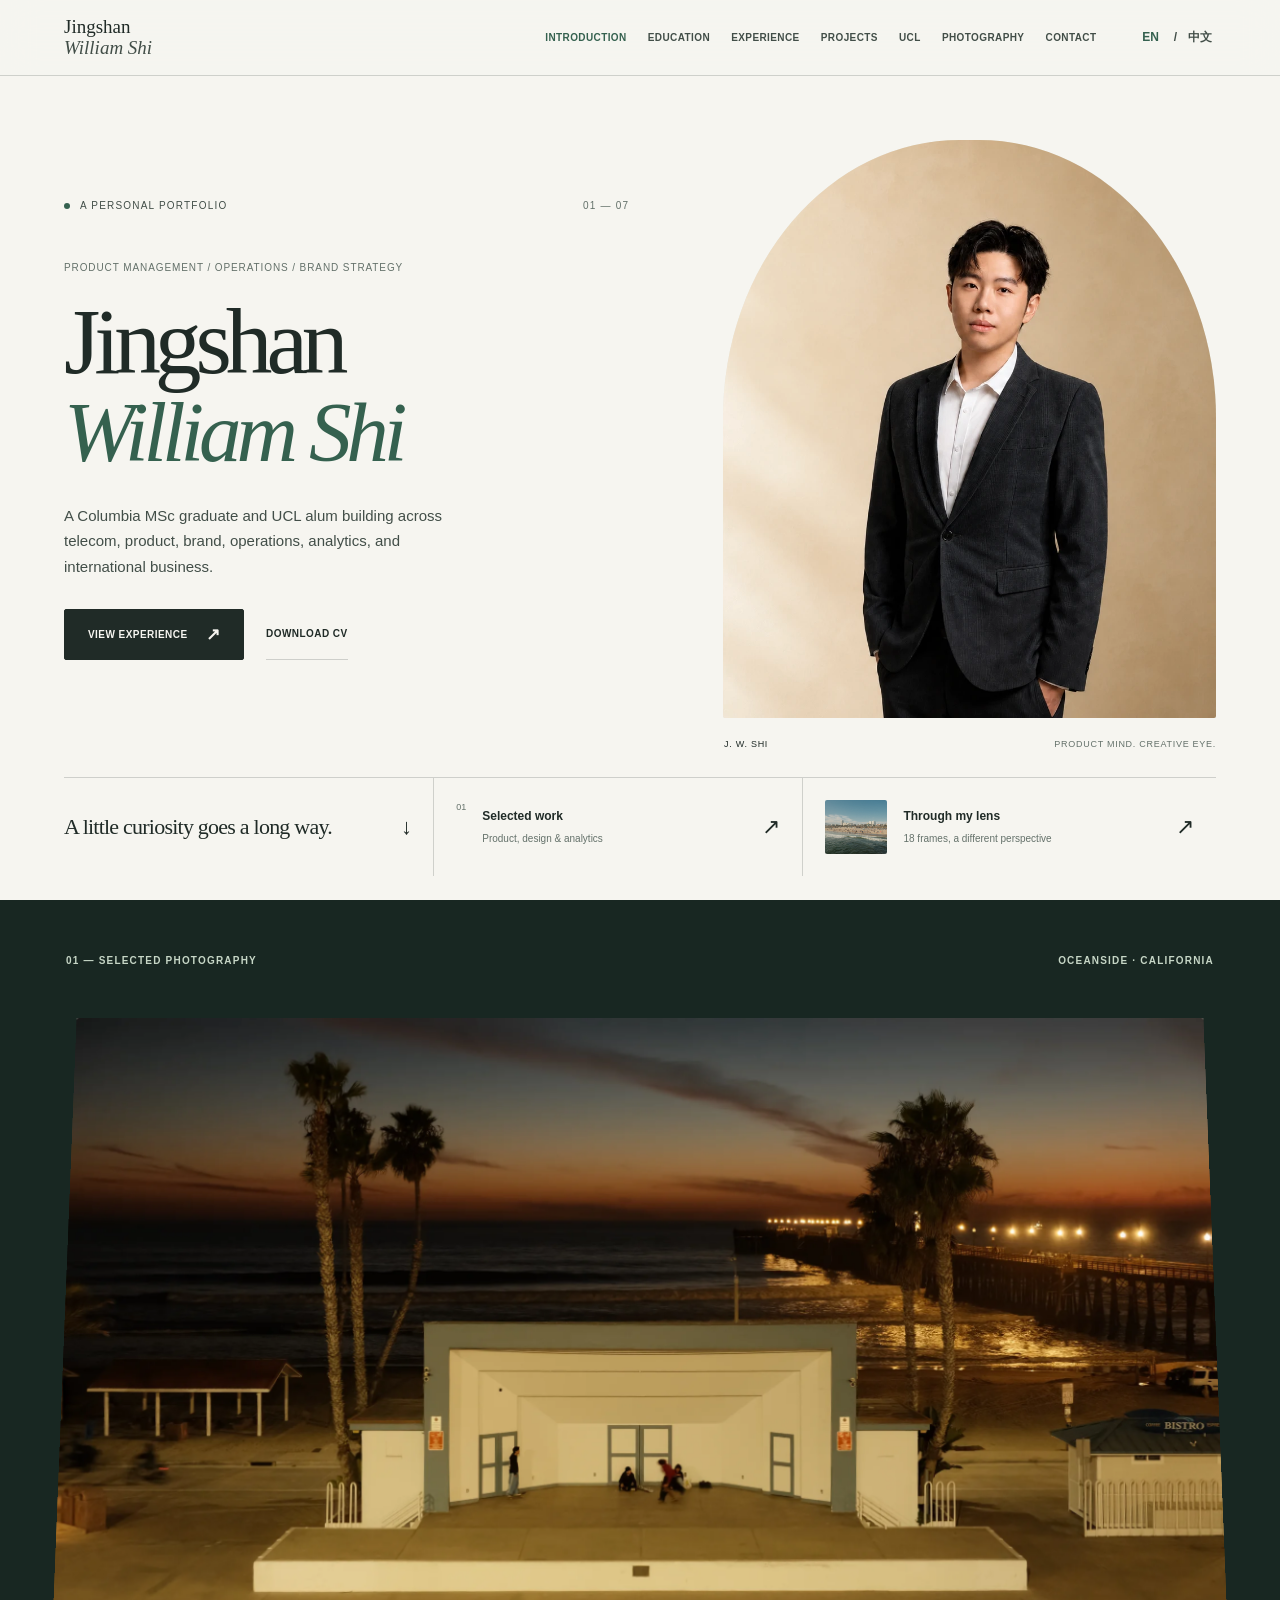
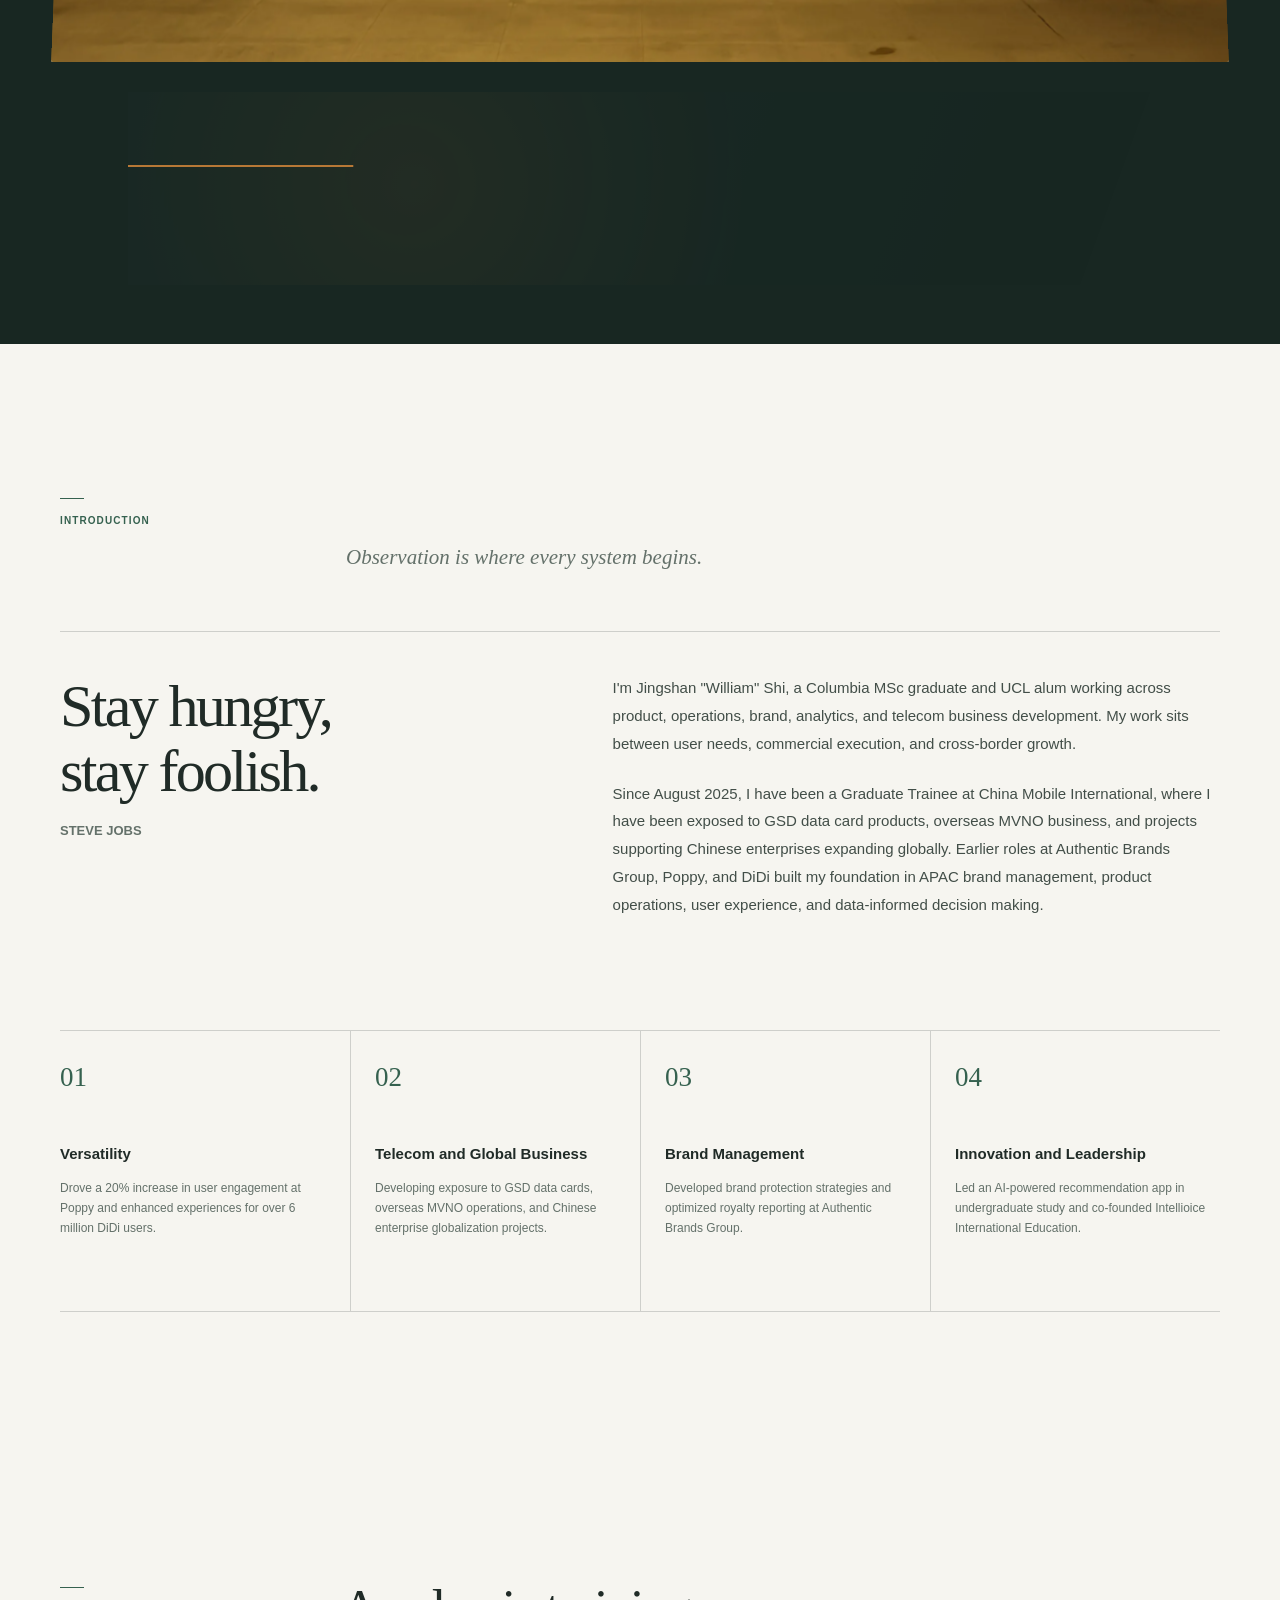
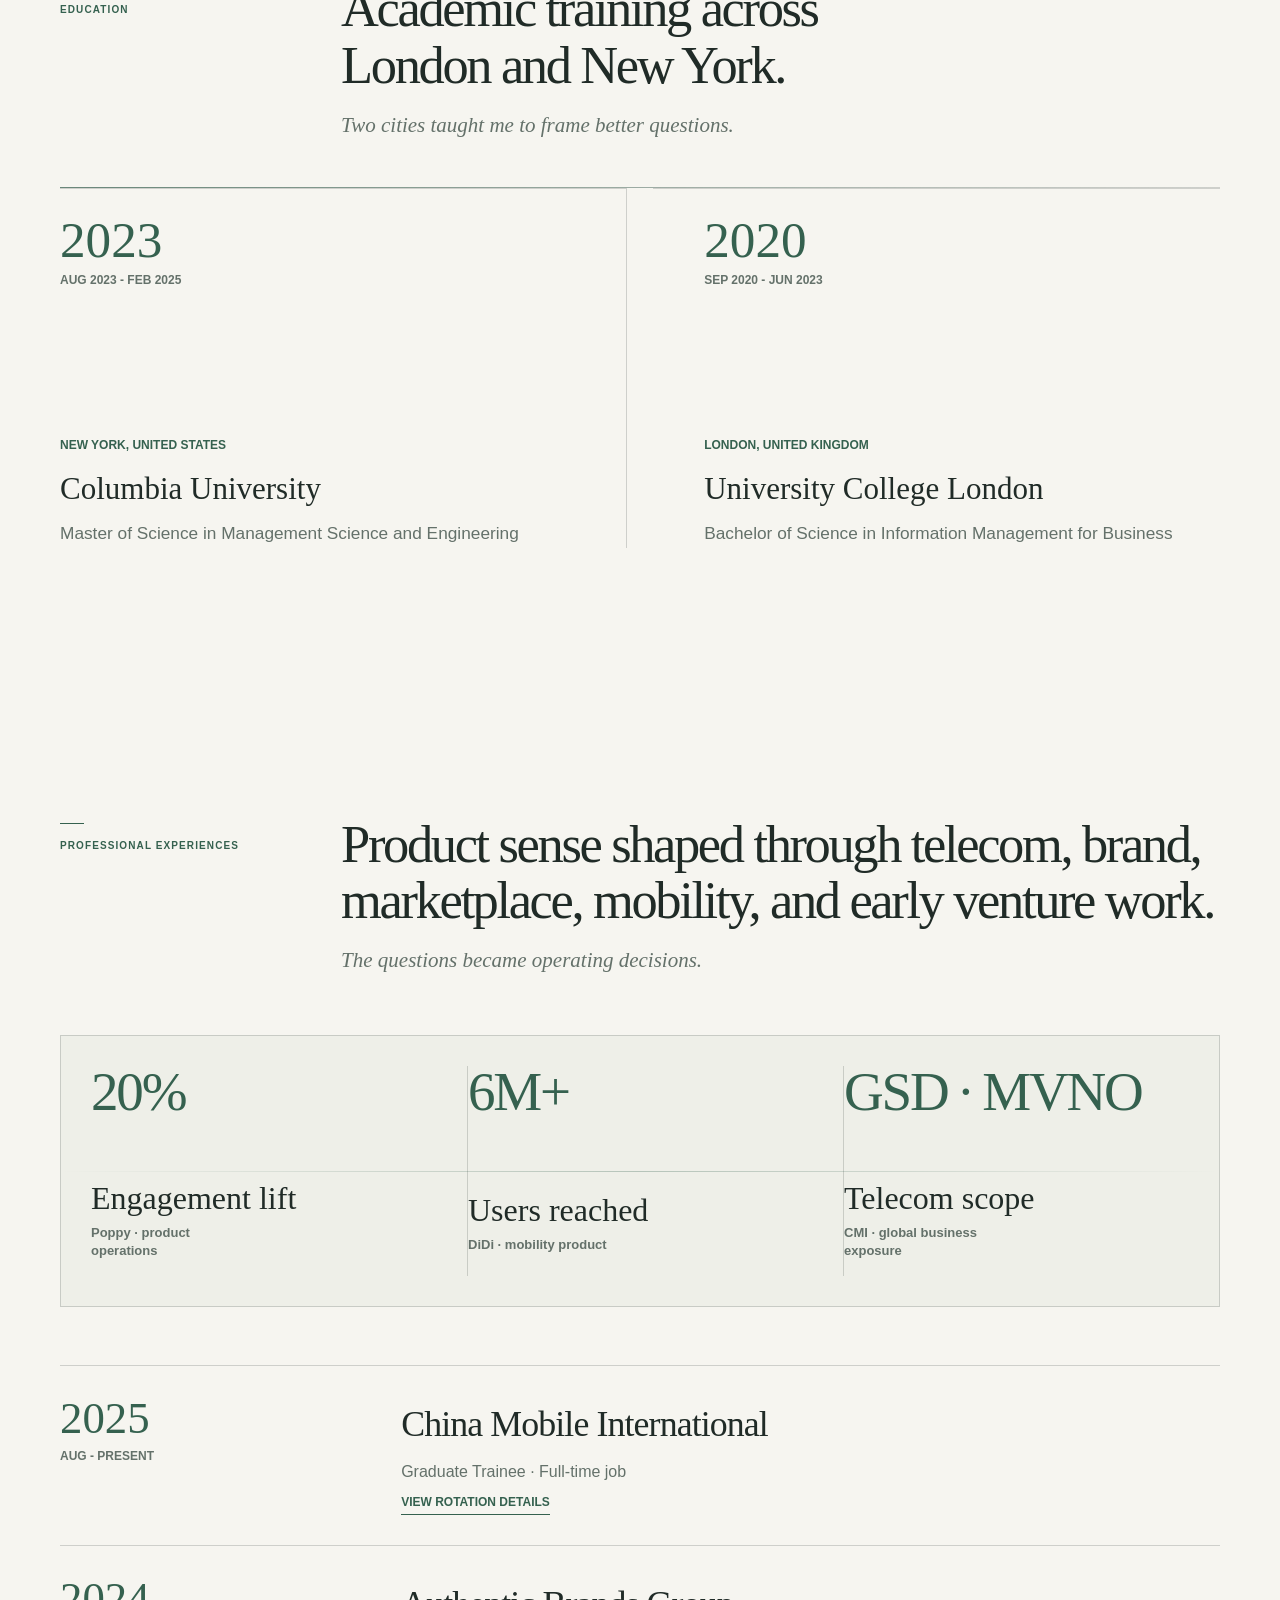
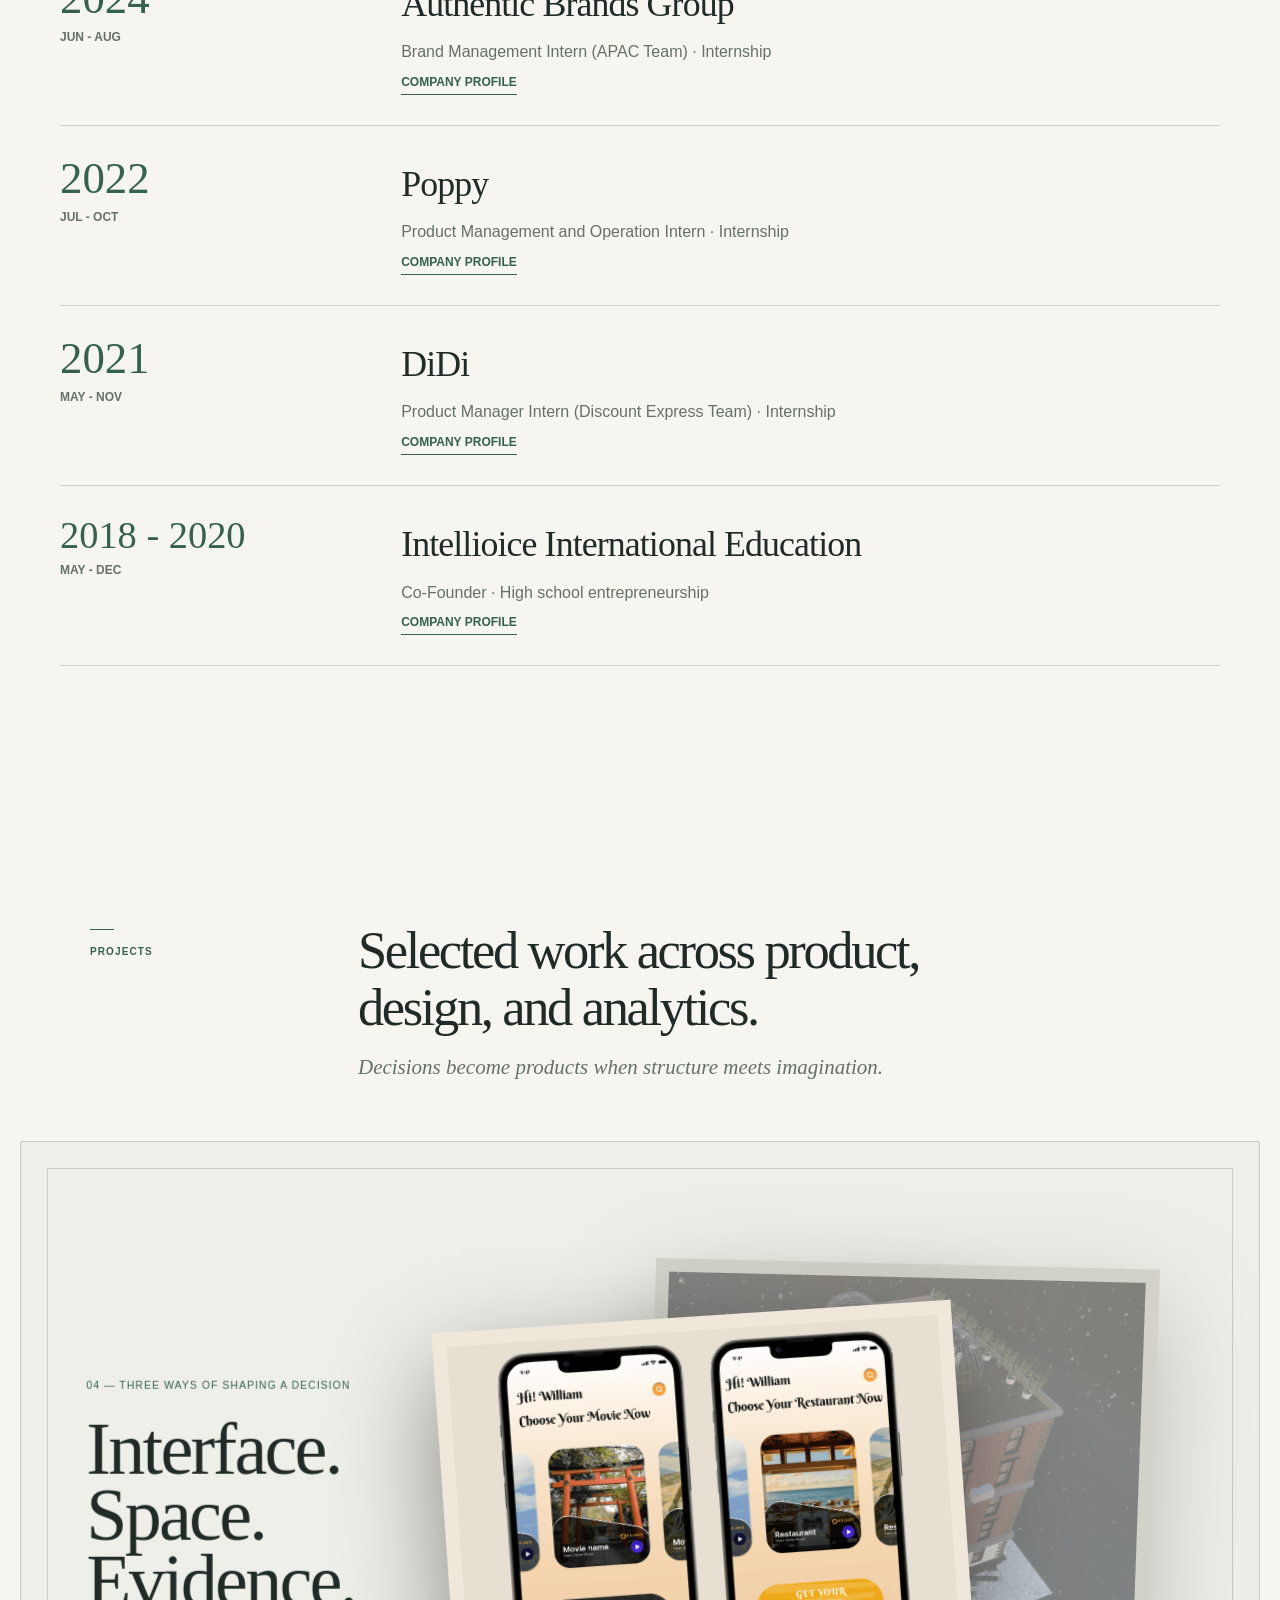
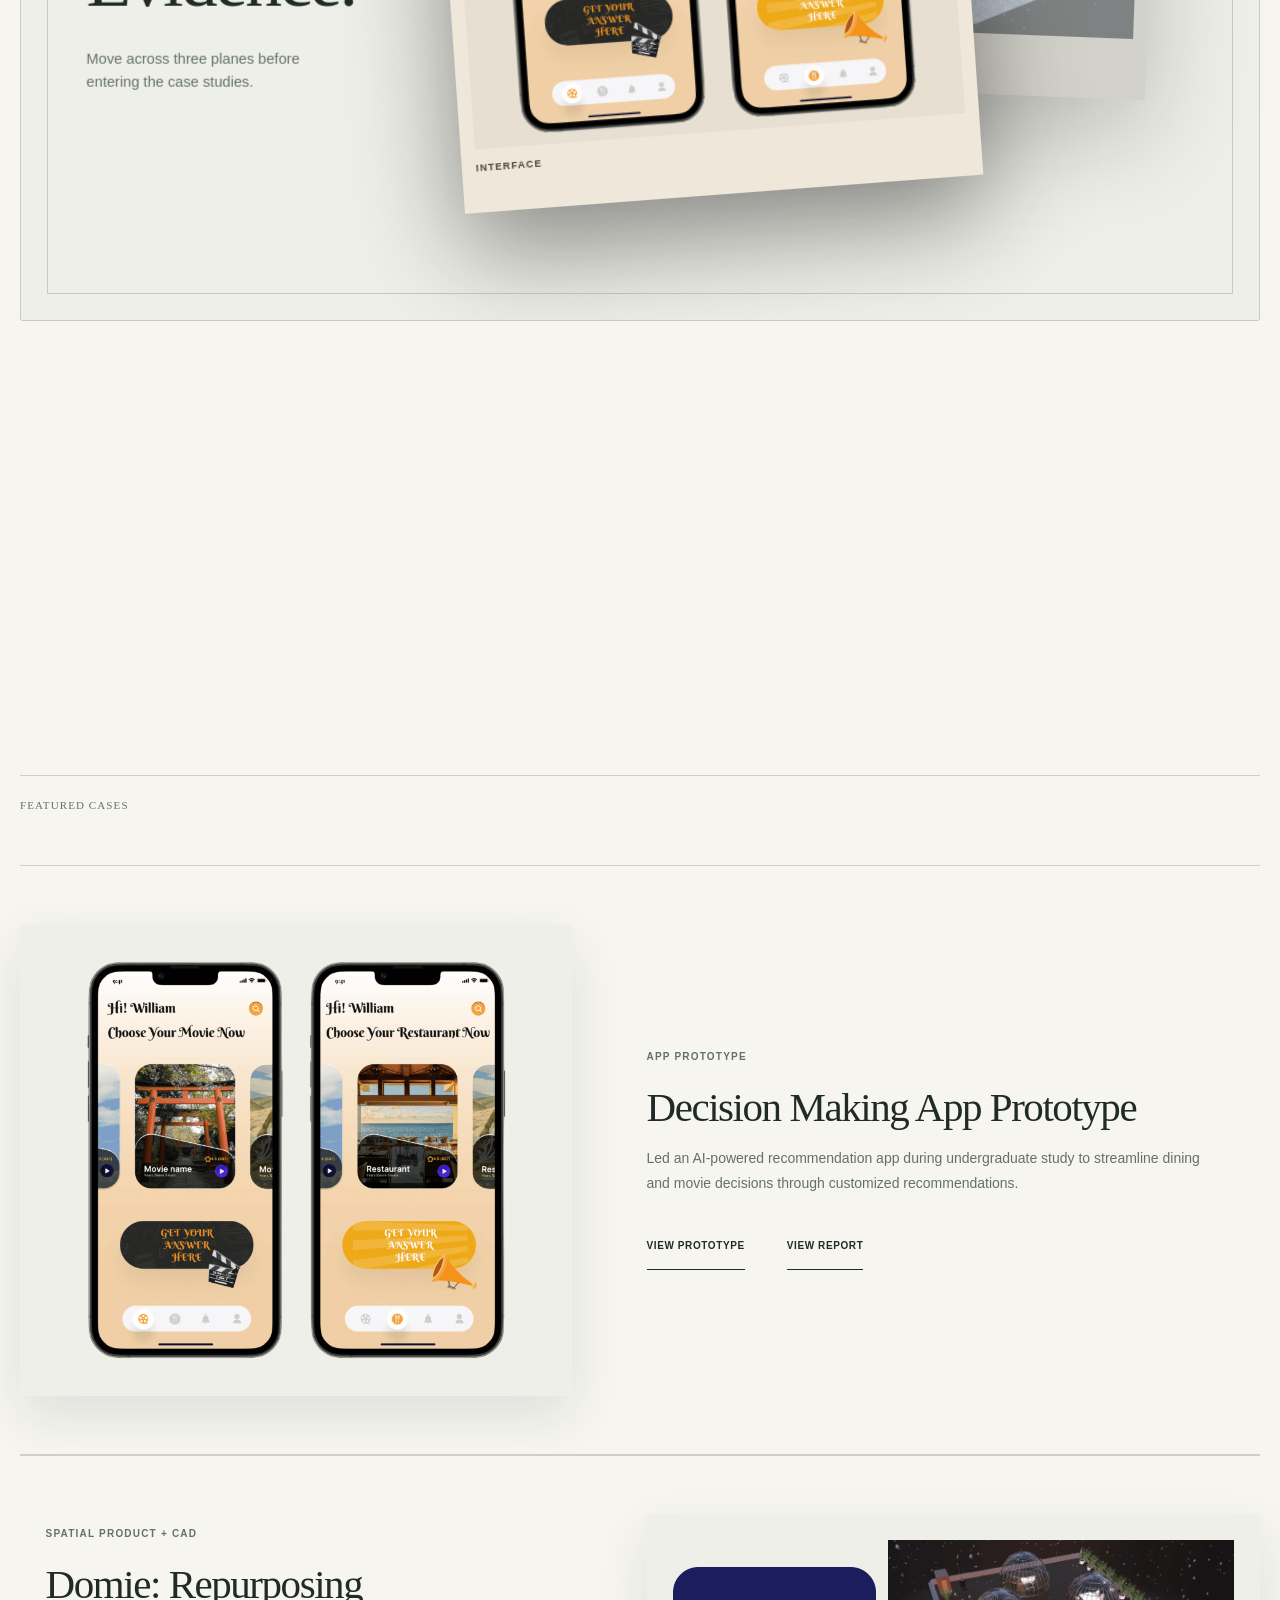
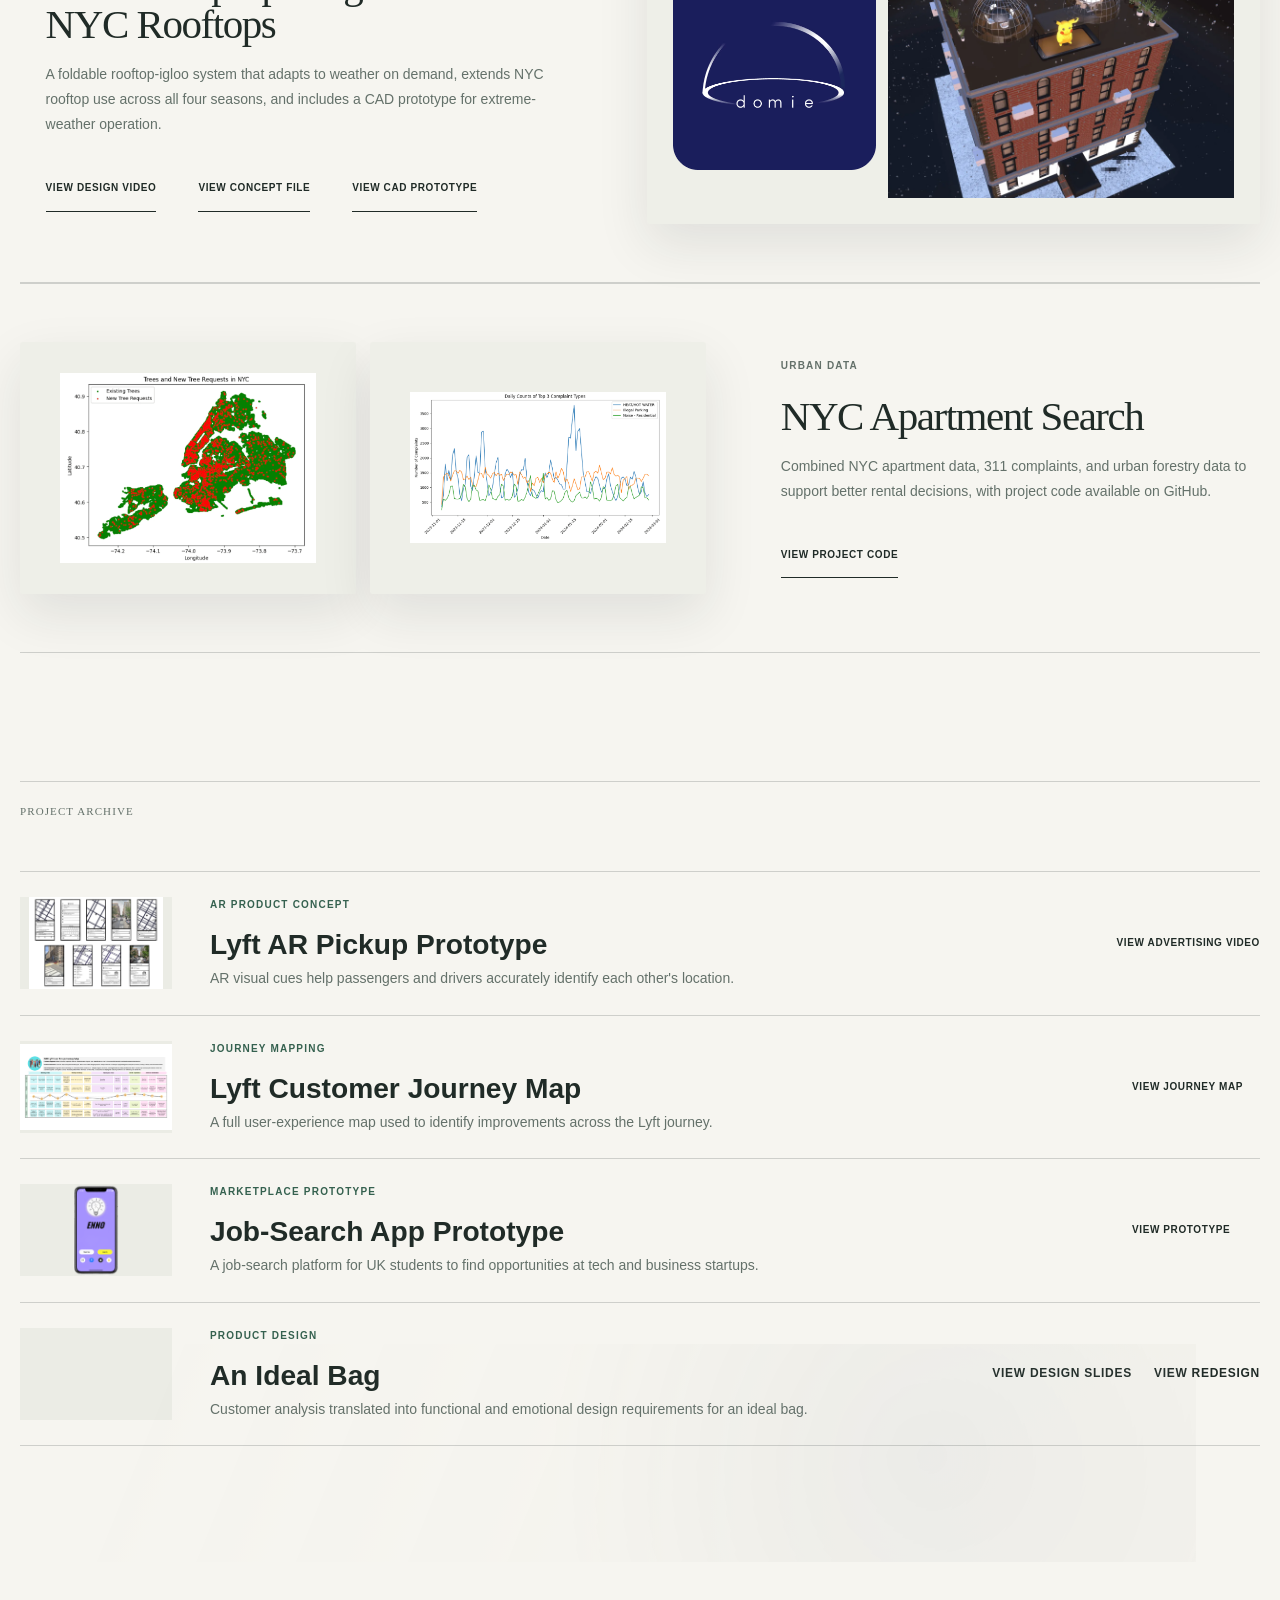
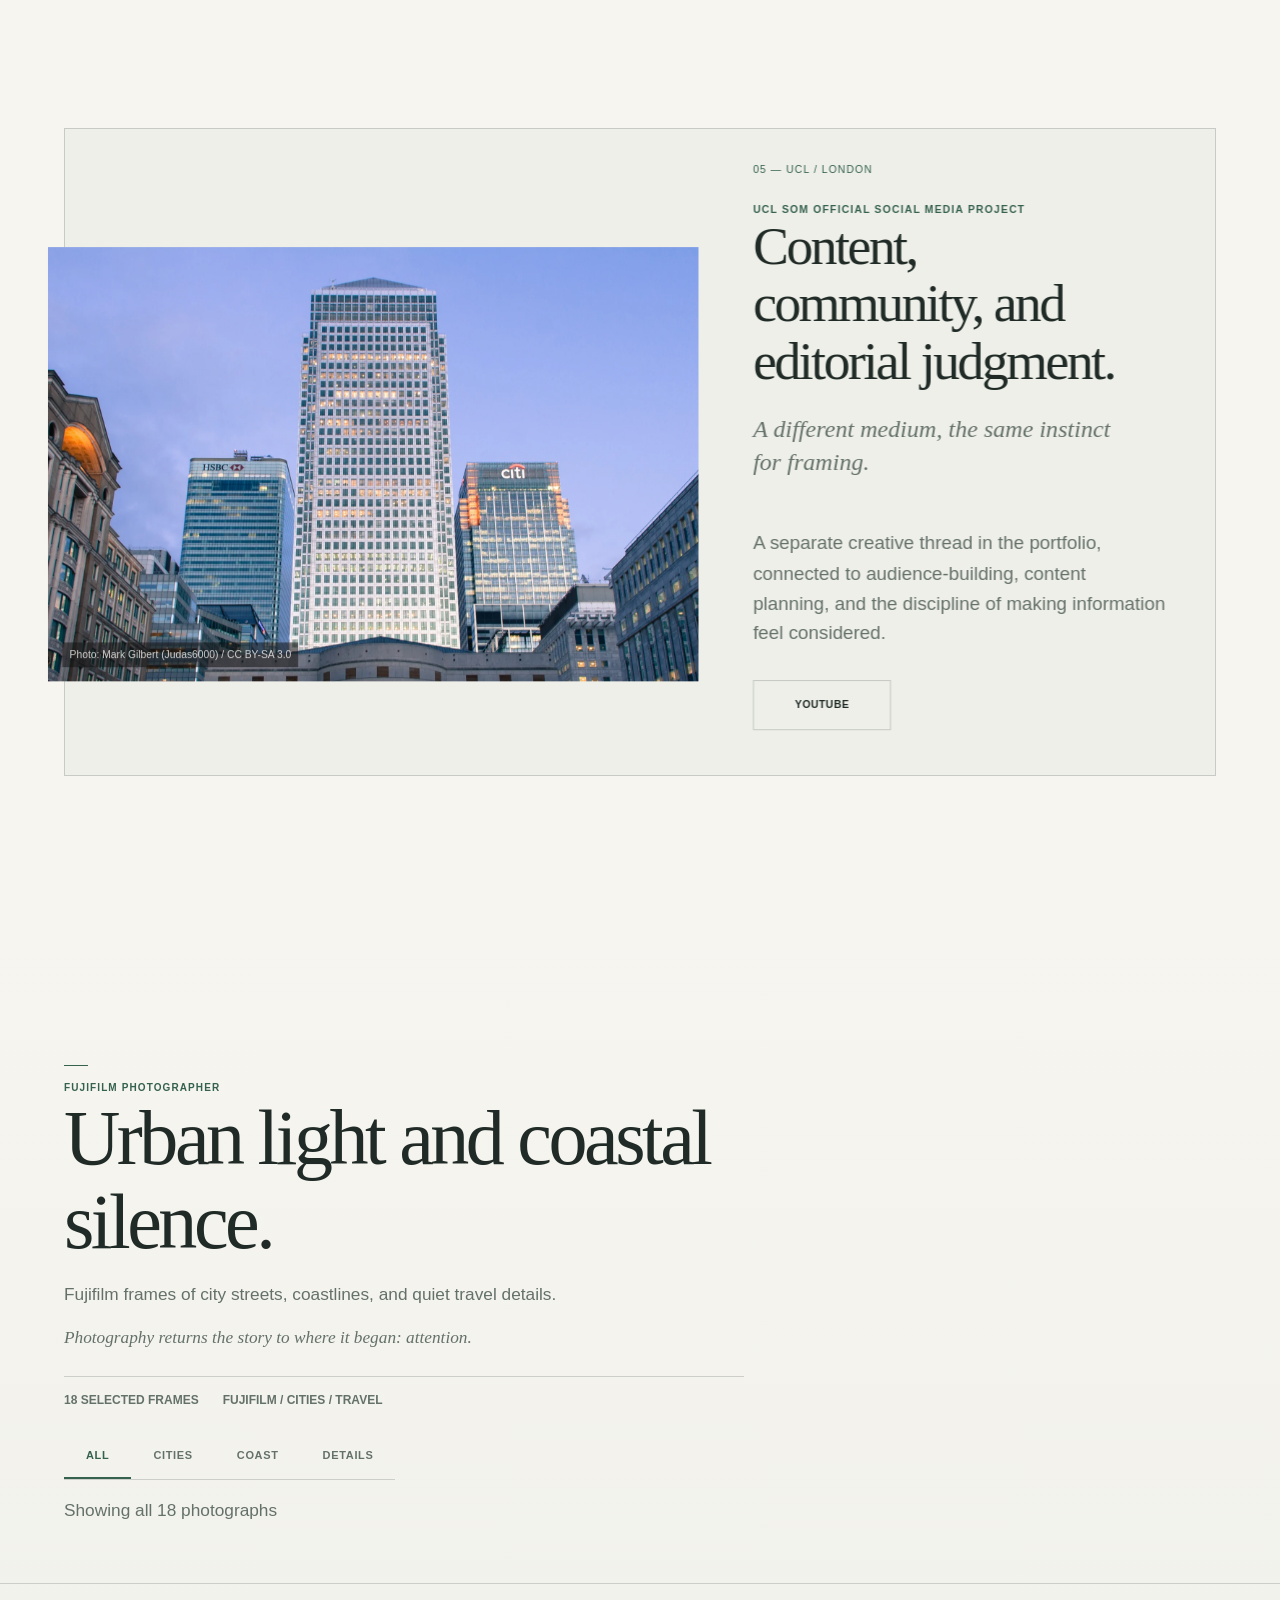
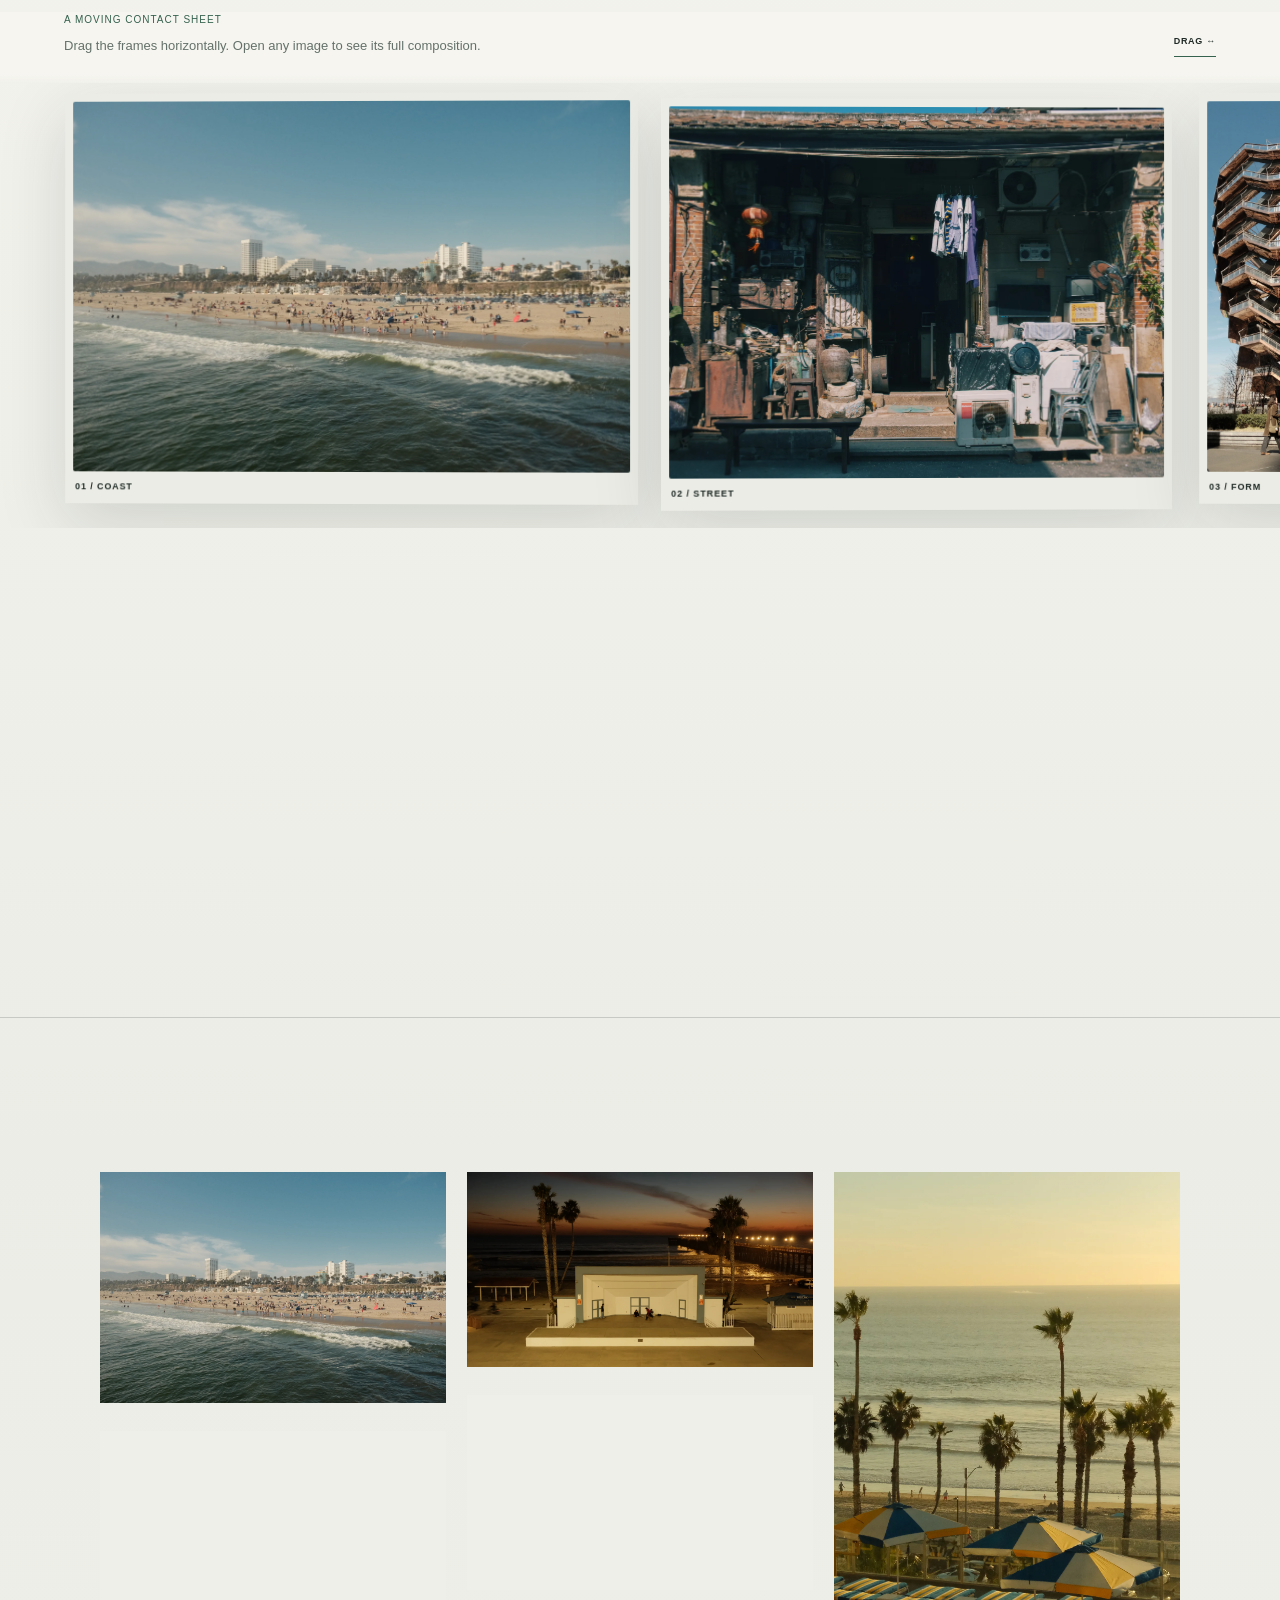
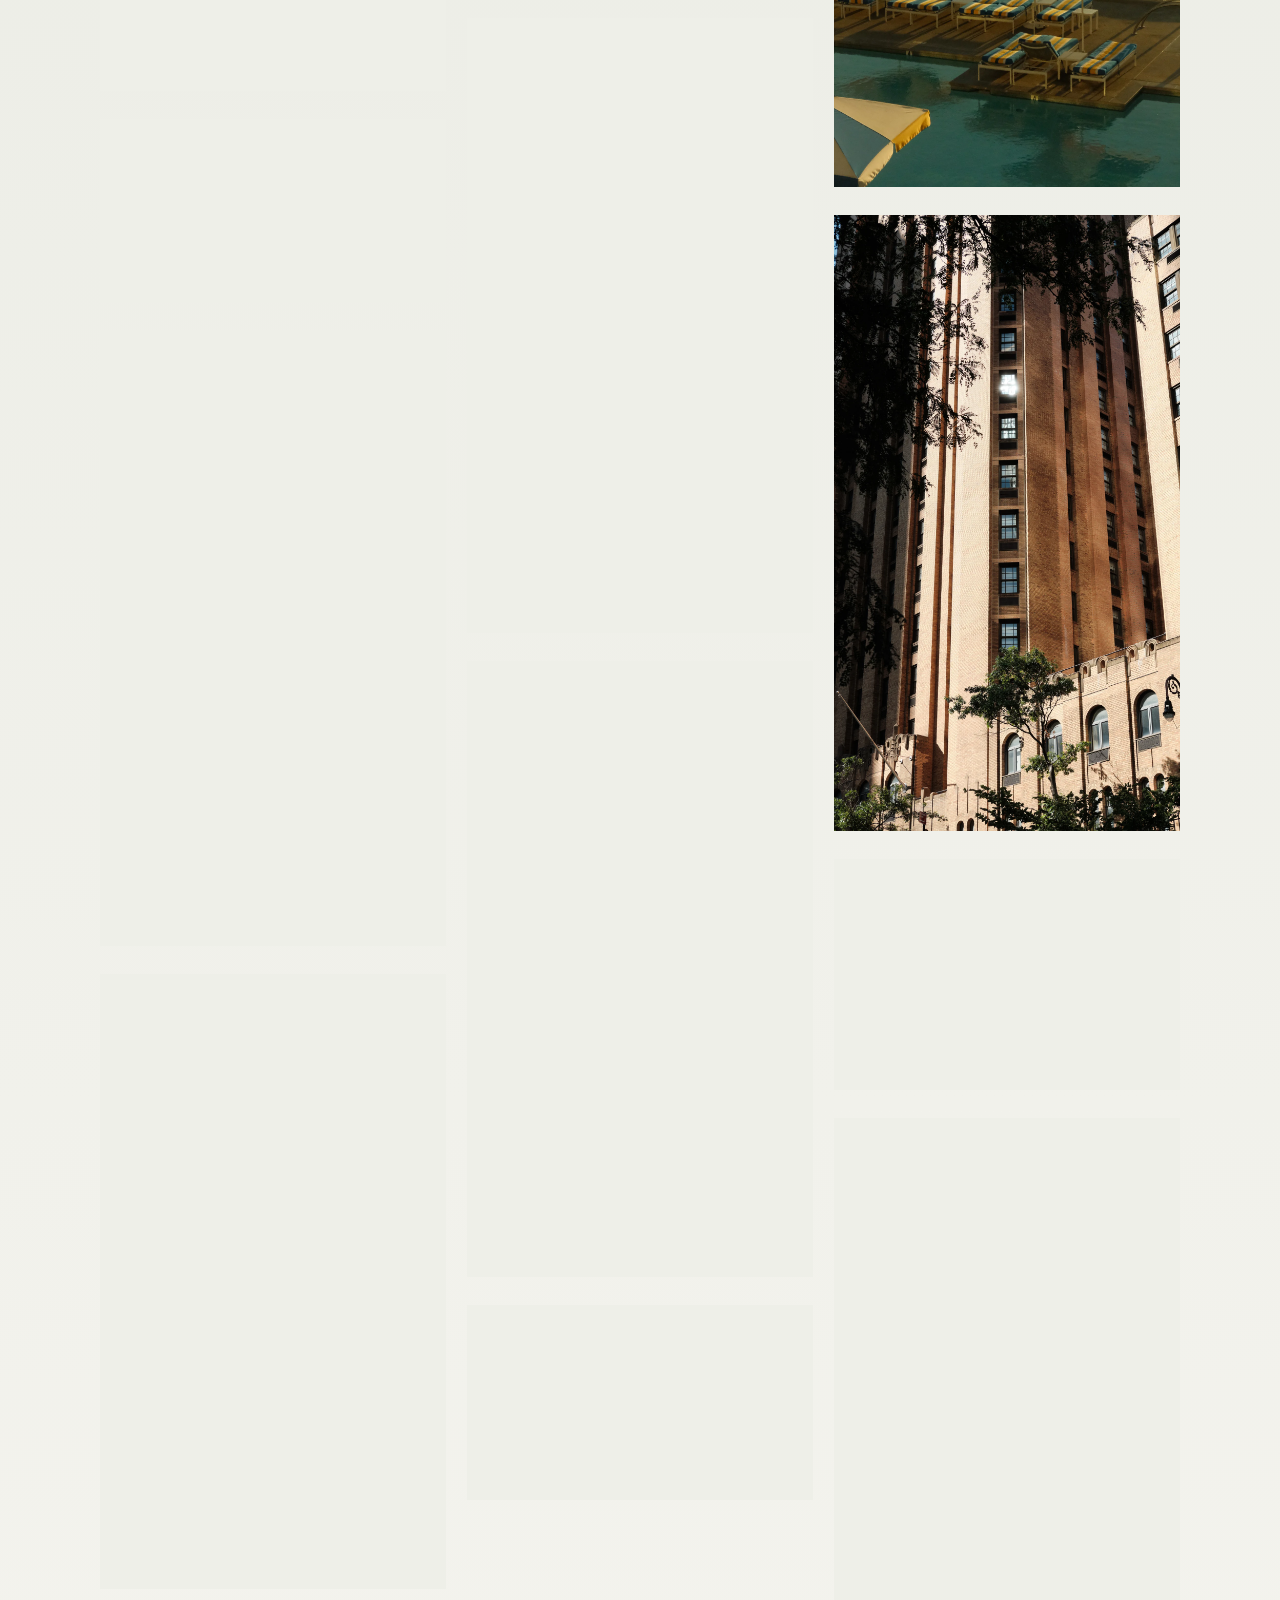
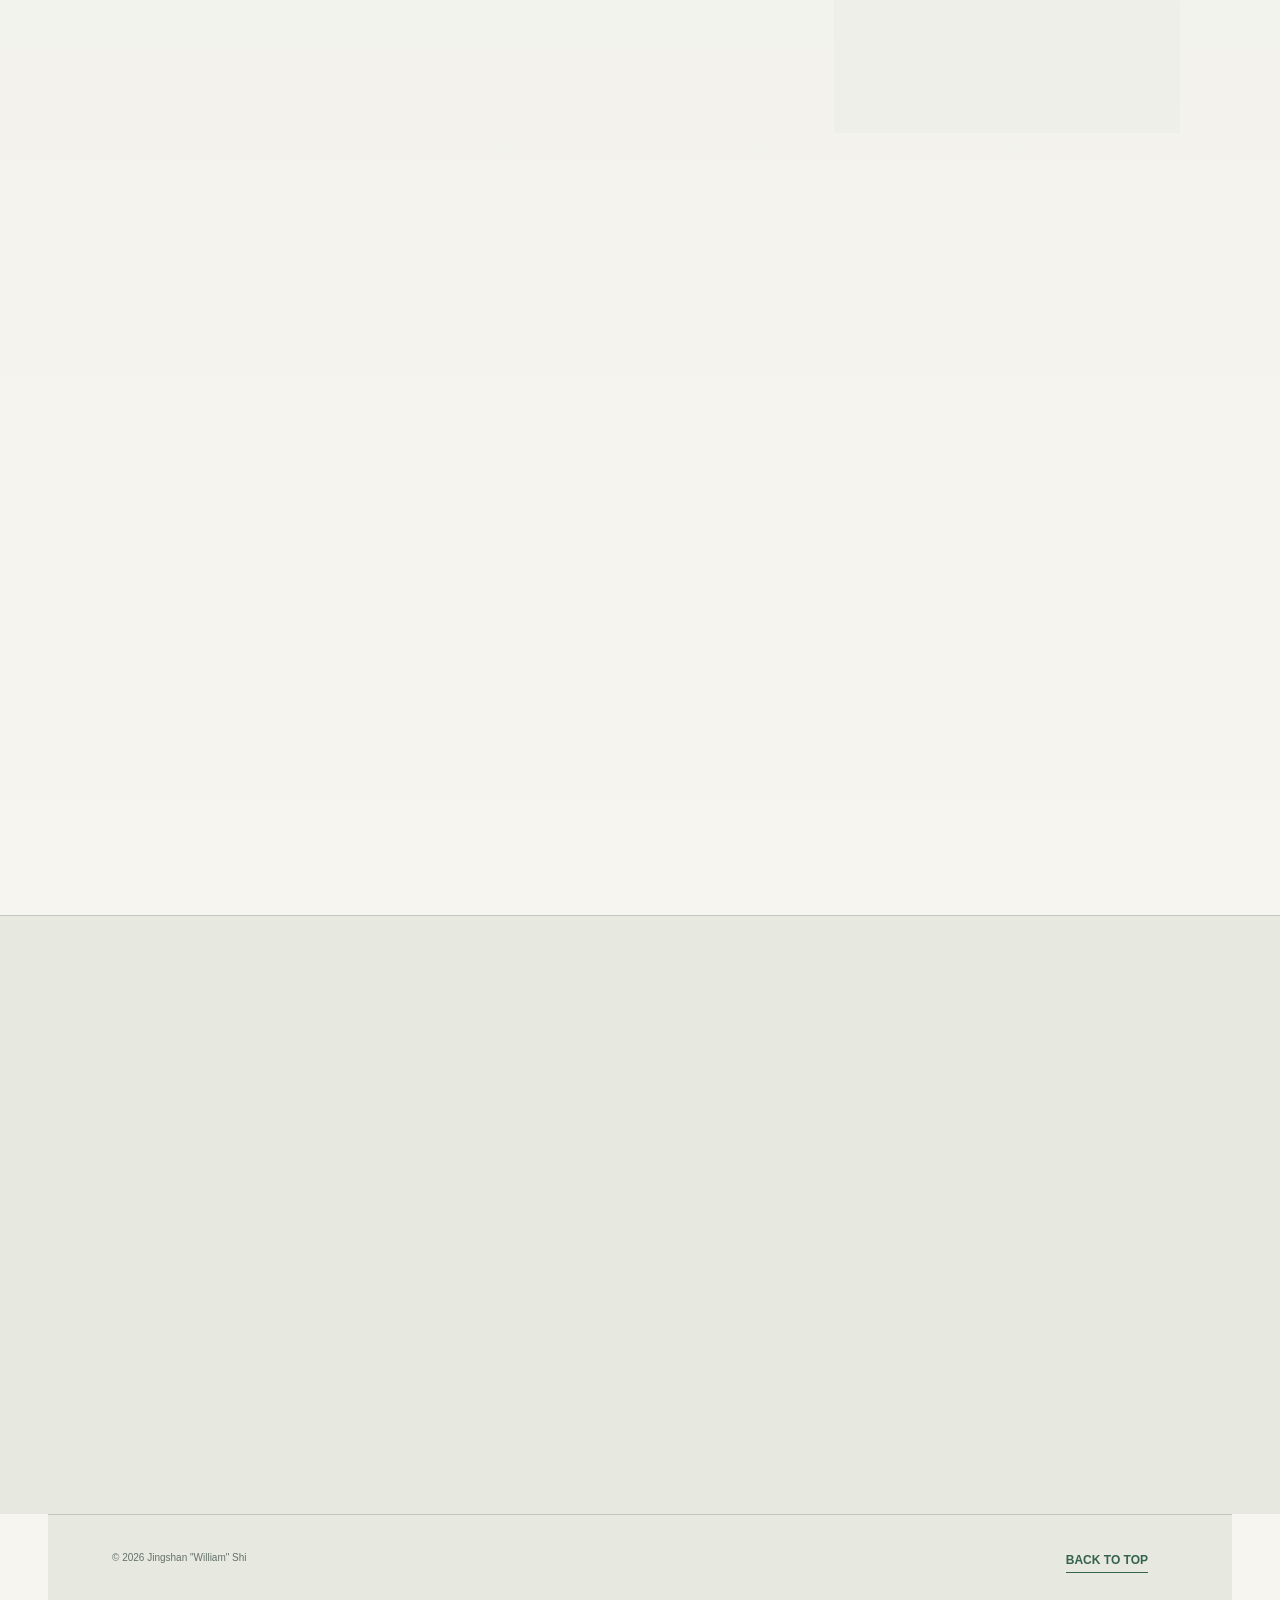
==== commit 2b22dbf5: "Refresh portfolio editorial UI, motion, and static deployment output" ====
--- a/index.html
+++ b/index.html
@@ -8,20 +8,57 @@
     <meta property="og:title" content="Jingshan William Shi">
     <meta property="og:description" content="Product, brand, operations, design, analytics, and photography portfolio.">
     <meta property="og:type" content="website">
-    <meta property="og:image" content="assets/portrait-luxury-bg.png">
+    <meta property="og:site_name" content="Jingshan William Shi">
+    <meta property="og:image" content="assets/og-home.webp">
+    <meta property="og:image:width" content="1200">
+    <meta property="og:image:height" content="630">
+    <meta property="og:image:alt" content="Jingshan William Shi portfolio portrait">
+    <meta name="twitter:card" content="summary_large_image">
+    <meta name="twitter:title" content="Jingshan William Shi">
+    <meta name="twitter:description" content="Product, brand, operations, design, analytics, and photography portfolio.">
+    <meta name="twitter:image" content="assets/og-home.webp">
     <meta name="color-scheme" content="light dark">
     <meta name="theme-color" media="(prefers-color-scheme: light)" content="#f7f4ed">
     <meta name="theme-color" media="(prefers-color-scheme: dark)" content="#12100d">
     <link rel="icon" href="data:,">
     <link rel="stylesheet" href="styles.css">
+    <link rel="stylesheet" href="immersive.css?v=20261003-editorial">
+    <link rel="stylesheet" href="editorial.css?v=20261003-editorial">
+    <script type="application/ld+json">
+      {
+        "@context": "https://schema.org",
+        "@type": "Person",
+        "name": "Jingshan Shi",
+        "alternateName": "William Shi",
+        "alumniOf": [
+          { "@type": "CollegeOrUniversity", "name": "Columbia University" },
+          { "@type": "CollegeOrUniversity", "name": "University College London" }
+        ],
+        "worksFor": { "@type": "Organization", "name": "China Mobile International" },
+        "sameAs": [
+          "https://www.linkedin.com/in/jingshan-shi/",
+          "https://www.instagram.com/s_jingshan/"
+        ]
+      }
+    </script>
   </head>
   <body>
+    <a class="skip-link" href="#introduction" data-story-copy-en="Skip to content" data-story-copy-zh="跳至正文">Skip to content</a>
     <header class="site-header" data-header>
       <a class="wordmark" href="#top" aria-label="Jingshan William Shi home">
         <span>Jingshan</span>
         <span>William Shi</span>
       </a>
-      <nav class="site-nav" aria-label="Primary navigation">
+      <button
+        class="nav-toggle"
+        data-nav-toggle
+        type="button"
+        aria-controls="site-navigation"
+        aria-expanded="false"
+      >
+        <span data-nav-toggle-label>Menu</span>
+      </button>
+      <nav class="site-nav" id="site-navigation" aria-label="Primary navigation">
         <a href="#introduction">Introduction</a>
         <a href="#education">Education</a>
         <a href="#experience">Experience</a>
@@ -41,29 +78,77 @@
       </div>
     </header>
 
+    <p class="mobile-chapter" data-mobile-chapter aria-live="polite" aria-atomic="true">01 / Arrival</p>
+
+    <nav class="story-rail" data-story-rail aria-label="Portfolio story chapters">
+      <span class="story-rail-track" aria-hidden="true"><span data-story-progress></span></span>
+      <a data-story-link href="#introduction" data-story-target="observe" aria-current="true"><span>01</span><strong data-story-title-en="Observe" data-story-title-zh="观察">Observe</strong></a>
+      <a data-story-link href="#education" data-story-target="learn"><span>02</span><strong data-story-title-en="Learn" data-story-title-zh="求知">Learn</strong></a>
+      <a data-story-link href="#experience" data-story-target="operate"><span>03</span><strong data-story-title-en="Operate" data-story-title-zh="实践">Operate</strong></a>
+      <a data-story-link href="#projects" data-story-target="shape"><span>04</span><strong data-story-title-en="Shape" data-story-title-zh="塑造">Shape</strong></a>
+      <a data-story-link href="#ucl" data-story-target="communicate"><span>05</span><strong data-story-title-en="Communicate" data-story-title-zh="表达">Communicate</strong></a>
+      <a data-story-link href="#photography" data-story-target="frame"><span>06</span><strong data-story-title-en="Frame" data-story-title-zh="取景">Frame</strong></a>
+      <a data-story-link href="#contact" data-story-target="connect"><span>07</span><strong data-story-title-en="Connect" data-story-title-zh="连接">Connect</strong></a>
+    </nav>
+
     <main id="top">
-      <section class="hero" aria-labelledby="hero-title">
-        <div class="hero-copy reveal">
+      <div class="immersive-stage" data-immersive-stage>
+      <section class="hero cinematic-scene cinematic-scene--arrival" data-cinematic-scene data-cinematic-key="arrival" data-cinematic-label-en="Arrival" data-cinematic-label-zh="抵达" data-depth-stage aria-labelledby="hero-title">
+        <picture class="hero-backdrop" data-depth-layer data-cinematic-layer="media" aria-hidden="true">
+          <source media="(prefers-color-scheme: light)" srcset="assets/hero-immersive-light.webp">
+          <img src="assets/hero-immersive-dark.webp" width="1536" height="1024" alt="" fetchpriority="high" decoding="async">
+        </picture>
+        <div class="hero-copy reveal" data-cinematic-layer="foreground">
+          <p class="edition-label"><span class="edition-dot" aria-hidden="true"></span><span data-story-copy-en="A personal portfolio" data-story-copy-zh="个人作品与实践">A personal portfolio</span><span class="edition-index" aria-hidden="true">01 — 07</span></p>
           <p class="eyebrow">Product Management / Operations / Brand Strategy</p>
-          <h1 id="hero-title">Jingshan<br><span>"William"</span> Shi</h1>
+          <h1 id="hero-title">Jingshan<br><span>William Shi</span></h1>
           <p class="hero-lede">
             A Columbia MSc graduate and UCL alum building across telecom, product,
             brand, operations, analytics, and international business.
           </p>
           <div class="hero-actions">
             <a class="button primary" href="#experience">View experience</a>
-            <a class="button ghost" data-link-key="cv" href="http://drive.google.com/file/d/1mGLtWM1eYTXxHXKDGP8l3LyrxBBRxj_r/view?usp=sharing" target="_blank" rel="noreferrer">Download CV</a>
-          </div>
-        </div>
-        <div class="hero-media reveal" aria-label="Portrait of Jingshan William Shi">
-          <img src="assets/portrait-luxury-bg.png" alt="Jingshan William Shi professional portrait">
-        </div>
-        <p class="hero-note">Finding a product manager? Scroll for a focused portfolio.</p>
-      </section>
-
-      <section class="intro section" id="introduction">
+            <a class="button ghost" data-link-key="cv" href="https://drive.google.com/file/d/1mGLtWM1eYTXxHXKDGP8l3LyrxBBRxj_r/view?usp=sharing" target="_blank" rel="noreferrer">Download CV</a>
+          </div>
+        </div>
+        <div class="portrait-caption" aria-hidden="true"><span>J. W. Shi</span><span data-story-copy-en="Product mind. Creative eye." data-story-copy-zh="产品思维，创作视角。">Product mind. Creative eye.</span></div>
+        <div class="hero-index" aria-label="Explore the portfolio" data-spatial-label-en="Explore the portfolio" data-spatial-label-zh="探索作品集">
+          <a class="hero-index-intro" href="#introduction"><span data-story-copy-en="A little curiosity goes a long way." data-story-copy-zh="让好奇心，走得更远。">A little curiosity goes a long way.</span><span class="index-arrow" aria-hidden="true">↓</span></a>
+          <a href="#projects"><span class="index-number">01</span><span><strong data-story-copy-en="Selected work" data-story-copy-zh="精选项目">Selected work</strong><small data-story-copy-en="Product, design & analytics" data-story-copy-zh="产品、设计与分析">Product, design & analytics</small></span><span class="index-arrow" aria-hidden="true">↗</span></a>
+          <a class="hero-index-photo" href="#photography"><img src="assets/photo-05.webp" width="2400" height="1600" alt="" decoding="async"><span><strong data-story-copy-en="Through my lens" data-story-copy-zh="我的镜头">Through my lens</strong><small data-story-copy-en="18 frames, a different perspective" data-story-copy-zh="18 个画面，另一种视角">18 frames, a different perspective</small></span><span class="index-arrow" aria-hidden="true">↗</span></a>
+        </div>
+        <p class="hero-note" data-cinematic-layer="handoff">Finding a product manager? Scroll for a focused portfolio.</p>
+      </section>
+
+      <section class="photo-prologue" aria-label="Photography prologue">
+        <figure class="photo-prologue-frame spatial-scene cinematic-scene cinematic-scene--observation" data-cinematic-scene data-cinematic-key="observation" data-cinematic-label-en="Observation" data-cinematic-label-zh="观察" data-prologue-stage data-spatial-scene="observation">
+          <figcaption>
+            <span>01 — Selected Photography</span>
+            <span>Oceanside · California</span>
+          </figcaption>
+          <div class="photo-prologue-plane" data-cinematic-layer="media">
+            <img
+              data-prologue-image
+              src="assets/photo-11.webp"
+              width="2400"
+              height="1351"
+              alt="Oceanside stage and illuminated pier after dark"
+              loading="lazy"
+              decoding="async"
+            >
+          </div>
+          <p class="photo-prologue-bridge" data-cinematic-layer="handoff">From observation to systems — one visual language across photographs, products, and operations.</p>
+          <span class="cinematic-seam cinematic-seam--observation-formation"
+                data-cinematic-seam="observation-formation"
+                aria-hidden="true"></span>
+        </figure>
+      </section>
+
+      <div class="cinematic-chapter cinematic-chapter--formation" data-cinematic-scene data-cinematic-key="formation" data-cinematic-label-en="Formation" data-cinematic-label-zh="求知">
+      <section class="intro section story-section" id="introduction" data-story-section="observe">
         <div class="section-kicker">Introduction</div>
-        <div class="intro-grid">
+        <p class="story-bridge" data-story-copy-en="Observation is where every system begins." data-story-copy-zh="每一个系统，都始于观察。">Observation is where every system begins.</p>
+        <div class="intro-grid" data-cinematic-layer="foreground">
           <div>
             <h2>Stay hungry, stay foolish.</h2>
             <p class="quote-credit">Steve Jobs</p>
@@ -85,7 +170,7 @@
             </p>
           </div>
         </div>
-        <div class="highlights" aria-label="Key highlights">
+        <div class="highlights" data-cinematic-layer="foreground" aria-label="Key highlights">
           <article class="highlight reveal">
             <span>01</span>
             <h3>Versatility</h3>
@@ -109,12 +194,15 @@
         </div>
       </section>
 
-      <section class="section education-section" id="education">
+      <section class="section education-section story-section" id="education" data-story-section="learn">
         <div class="section-heading">
           <div class="section-kicker">Education</div>
-          <h2>Academic training across London and New York.</h2>
-        </div>
-        <div class="education-grid">
+          <div class="story-heading-copy">
+            <h2>Academic training across London and New York.</h2>
+            <p class="story-bridge" data-story-copy-en="Two cities taught me to frame better questions." data-story-copy-zh="两座城市，让我学会提出更好的问题。">Two cities taught me to frame better questions.</p>
+          </div>
+        </div>
+        <div class="education-grid" data-cinematic-layer="foreground">
           <article class="education-item reveal">
             <time datetime="2023-08">2023<span>Aug 2023 - Feb 2025</span></time>
             <div>
@@ -133,31 +221,36 @@
           </article>
         </div>
       </section>
-
-      <section class="section experience-section" id="experience">
+      </div>
+      </div>
+
+      <section class="section experience-section story-section cinematic-scene cinematic-scene--practice" id="experience" data-story-section="operate" data-cinematic-scene data-cinematic-key="practice" data-cinematic-label-en="Practice" data-cinematic-label-zh="实践">
         <div class="section-heading">
           <div class="section-kicker">Professional Experiences</div>
-          <h2>Product sense shaped through telecom, brand, marketplace, mobility, and early venture work.</h2>
+          <div class="story-heading-copy">
+            <h2>Product sense shaped through telecom, brand, marketplace, mobility, and early venture work.</h2>
+            <p class="story-bridge" data-story-copy-en="The questions became operating decisions." data-story-copy-zh="问题，逐渐变成真实的运营决策。">The questions became operating decisions.</p>
+          </div>
         </div>
         <div class="experience-lens reveal" aria-label="Experience composition">
           <article>
-            <span>01</span>
-            <strong>Full-time</strong>
-            <small>CMI graduate trainee rotation</small>
+            <span>20%</span>
+            <strong>User engagement</strong>
+            <small>Poppy · product operations</small>
           </article>
           <article>
-            <span>02</span>
-            <strong>Internships</strong>
-            <small>Brand, product operations, mobility</small>
+            <span>6M+</span>
+            <strong>User experiences</strong>
+            <small>DiDi · mobility product</small>
           </article>
           <article>
-            <span>03</span>
-            <strong>Venture</strong>
-            <small>High school entrepreneurship</small>
-          </article>
-        </div>
-        <div class="timeline">
-          <article class="timeline-item reveal">
+            <span>GSD · MVNO</span>
+            <strong>Telecom scope</strong>
+            <small>CMI · global business exposure</small>
+          </article>
+        </div>
+        <div class="timeline" data-cinematic-layer="foreground">
+          <article class="timeline-item reveal" data-cinematic-experience-item data-experience-index="0">
             <time datetime="2025-08">2025<span>Aug - Present</span></time>
             <div>
               <h3>China Mobile International</h3>
@@ -165,7 +258,7 @@
               <a href="experience-cmi.html">View rotation details</a>
             </div>
           </article>
-          <article class="timeline-item reveal">
+          <article class="timeline-item reveal" data-cinematic-experience-item data-experience-index="1">
             <time datetime="2024-06">2024<span>Jun - Aug</span></time>
             <div>
               <h3>Authentic Brands Group</h3>
@@ -173,7 +266,7 @@
               <a href="https://corporate.authentic.com/" target="_blank" rel="noreferrer">Company profile</a>
             </div>
           </article>
-          <article class="timeline-item reveal">
+          <article class="timeline-item reveal" data-cinematic-experience-item data-experience-index="2">
             <time datetime="2022-07">2022<span>Jul - Oct</span></time>
             <div>
               <h3>Poppy</h3>
@@ -181,15 +274,15 @@
               <a href="https://www.linkedin.com/company/poppymobileshopping/people/" target="_blank" rel="noreferrer">Company profile</a>
             </div>
           </article>
-          <article class="timeline-item reveal">
+          <article class="timeline-item reveal" data-cinematic-experience-item data-experience-index="3">
             <time datetime="2021-05">2021<span>May - Nov</span></time>
             <div>
               <h3>DiDi</h3>
               <p>Product Manager Intern (Discount Express Team) · Internship</p>
-              <a href="http://web.didiglobal.com/" target="_blank" rel="noreferrer">Company profile</a>
-            </div>
-          </article>
-          <article class="timeline-item reveal">
+              <a href="https://www.didiglobal.com/" target="_blank" rel="noreferrer">Company profile</a>
+            </div>
+          </article>
+          <article class="timeline-item reveal" data-cinematic-experience-item data-experience-index="4">
             <time class="range" datetime="2018-05">2018-2020<span>May 2018 - Dec 2020</span></time>
             <div>
               <h3>Intellioice International Education</h3>
@@ -200,137 +293,136 @@
         </div>
       </section>
 
-      <section class="section projects-section" id="projects">
+      <section class="section projects-section story-section cinematic-scene cinematic-scene--making" id="projects" data-story-section="shape" data-cinematic-scene data-cinematic-key="making" data-cinematic-label-en="Making" data-cinematic-label-zh="塑造">
         <div class="section-heading">
           <div class="section-kicker">Projects</div>
-          <h2>Selected work across product, design, and analytics.</h2>
-        </div>
-
-        <div class="project-group">
-          <div class="group-title">Product Management</div>
-          <div class="project-list">
-            <article class="project reveal">
+          <div class="story-heading-copy">
+            <h2>Selected work across product, design, and analytics.</h2>
+            <p class="story-bridge" data-story-copy-en="Decisions become products when structure meets imagination." data-story-copy-zh="当结构遇见想象，决策才真正成为产品。">Decisions become products when structure meets imagination.</p>
+          </div>
+        </div>
+        <div class="project-portal-stage" data-project-cinematic-stage>
+        <div class="project-portal spatial-scene" data-project-portal data-cinematic-layer="media" data-spatial-scene="projects" data-spatial-label-en="Project perspectives" data-spatial-label-zh="项目多视角" aria-label="Project perspectives">
+          <div class="project-portal-copy" data-spatial-layer="copy">
+            <span>04 — Three ways of shaping a decision</span>
+            <h3><span data-portal-term-en="Interface." data-portal-term-zh="界面。">Interface.</span><span data-portal-term-en="Space." data-portal-term-zh="空间。">Space.</span><span data-portal-term-en="Evidence." data-portal-term-zh="证据。">Evidence.</span></h3>
+            <p data-story-copy-en="Move across three planes before entering the case studies." data-story-copy-zh="穿过三个视角，再进入完整项目案例。">Move across three planes before entering the case studies.</p>
+          </div>
+          <div class="project-portal-stack" data-spatial-layer="stack">
+            <figure class="project-portal-frame project-portal-frame--interface" data-project-plane-index="0">
+              <img src="assets/lyft-ar.png" width="1522" height="1368" alt="Decision making app interface perspective" loading="lazy" decoding="async">
+              <figcaption data-portal-term-en="Interface" data-portal-term-zh="界面">Interface</figcaption>
+            </figure>
+            <figure class="project-portal-frame project-portal-frame--space" data-project-plane-index="1">
+              <img src="assets/domie-cad.webp" width="1448" height="1080" alt="Domie spatial CAD perspective" loading="lazy" decoding="async">
+              <figcaption data-portal-term-en="Space" data-portal-term-zh="空间">Space</figcaption>
+            </figure>
+            <figure class="project-portal-frame project-portal-frame--evidence" data-project-plane-index="2">
+              <img src="assets/analytics-map.png" width="1466" height="1090" alt="NYC data evidence perspective" loading="lazy" decoding="async">
+              <figcaption data-portal-term-en="Evidence" data-portal-term-zh="证据">Evidence</figcaption>
+            </figure>
+          </div>
+        </div>
+        </div>
+        <div class="project-curation">
+          <div class="group-title">Featured Cases</div>
+          <div class="project-list project-featured-list">
+            <article class="project project-featured reveal" data-project-key="decision-making">
               <div class="project-media">
-                <img src="assets/lyft-ar.png" alt="Decision making app prototype preview">
+                <img src="assets/lyft-ar.png" width="1522" height="1368" alt="Decision making app prototype preview" loading="lazy" decoding="async">
               </div>
               <div class="project-copy">
                 <p class="project-type">App Prototype</p>
                 <h3>Decision Making App Prototype</h3>
-                <p>An inventive app that streamlines decision-making for customized dining and cinematic recommendations.</p>
-                <a data-link-key="decision-prototype" href="https://js.design/f/KM63Du?p=YE90lv-dKO" target="_blank" rel="noreferrer">View prototype</a>
-                <a data-link-key="decision-report" href="https://drive.google.com/file/d/13JvHc2L1JbwjWKGa_m_7OHvv1nM-cMQg/view" target="_blank" rel="noreferrer">View report</a>
-              </div>
-            </article>
-            <article class="project reveal">
-              <div class="project-media">
-                <img src="assets/domie-process.jpg" alt="Lyft AR pickup prototype preview">
+                <p>Led an AI-powered recommendation app during undergraduate study to streamline dining and movie decisions through customized recommendations.</p>
+                <div class="project-links">
+                  <a data-link-key="decision-prototype" href="https://js.design/f/KM63Du?p=YE90lv-dKO" target="_blank" rel="noreferrer">View prototype</a>
+                  <a data-link-key="decision-report" href="https://drive.google.com/file/d/13JvHc2L1JbwjWKGa_m_7OHvv1nM-cMQg/view" target="_blank" rel="noreferrer">View report</a>
+                </div>
+              </div>
+            </article>
+            <article class="project project-featured project-featured--reverse reveal" data-project-key="domie">
+              <div class="project-media project-media-pair">
+                <img src="assets/domie.avif" width="400" height="400" alt="Domie repurposing NYC rooftops project preview" loading="lazy" decoding="async">
+                <img src="assets/domie-cad.webp" width="1448" height="1080" alt="Domie CAD prototype for extreme weather operation" loading="lazy" decoding="async">
               </div>
               <div class="project-copy">
-                <p class="project-type">AR Product Concept</p>
-                <h3>Lyft AR Pickup Prototype</h3>
-                <p>AR visual cues help passengers and drivers accurately identify each other's location.</p>
-                <a data-link-key="lyft-ad-video" href="http://youtu.be/08Axhp8f7EI" target="_blank" rel="noreferrer">View advertising video</a>
-              </div>
-            </article>
-            <article class="project reveal">
-              <div class="project-media">
-                <img src="assets/journey-map.png" alt="Lyft customer journey map">
+                <p class="project-type">Spatial Product + CAD</p>
+                <h3>Domie: Repurposing NYC Rooftops</h3>
+                <p>A foldable rooftop-igloo system that adapts to weather on demand, extends NYC rooftop use across all four seasons, and includes a CAD prototype for extreme-weather operation.</p>
+                <div class="project-links">
+                  <a data-link-key="domie-design-video" href="https://youtu.be/VNLKsv6CtYw" target="_blank" rel="noreferrer">View design video</a>
+                  <a data-link-key="domie-concept-file" href="https://drive.google.com/file/d/17MsGqdXW5mxqgbwuuo-goXDBD6uM9VZS/view?usp=sharing" target="_blank" rel="noreferrer">View concept file</a>
+                  <a data-link-key="domie-cad-video" href="https://youtu.be/rFOj1OjNtnU" target="_blank" rel="noreferrer">View CAD prototype</a>
+                </div>
+              </div>
+            </article>
+            <article class="project-artifact" data-project-key="domie-cad" aria-label="Domie CAD artifact integrated into the featured Domie case"></article>
+            <article class="project project-featured analytics reveal" data-project-key="nyc-apartment">
+              <div class="analytics-media">
+                <div class="project-media">
+                  <img src="assets/analytics-map.png" width="1466" height="1090" alt="NYC apartment search map analysis" loading="lazy" decoding="async">
+                </div>
+                <div class="project-media">
+                  <img src="assets/analytics-timeseries.png" width="1850" height="1090" alt="NYC complaint time series analysis" loading="lazy" decoding="async">
+                </div>
               </div>
               <div class="project-copy">
-                <p class="project-type">Journey Mapping</p>
-                <h3>Lyft Customer Journey Map</h3>
-                <p>A full user-experience map used to identify improvements across the Lyft journey.</p>
-                <a data-link-key="lyft-journey-map" href="https://www.canva.com/design/DAFvXjdhEIA/bAh9f8T-dHQv7OnIJyS4Yw/edit" target="_blank" rel="noreferrer">View customer journey map</a>
-              </div>
-            </article>
-            <article class="project reveal">
-              <div class="project-media">
-                <img src="assets/jop search.avif" alt="Job-search app prototype preview">
-              </div>
-              <div class="project-copy">
-                <p class="project-type">Marketplace Prototype</p>
-                <h3>Job-Search App Prototype</h3>
-                <p>A job-search platform for UK students to find opportunities at tech and business startups.</p>
-                <a data-link-key="job-search-prototype" href="https://modao.cc/app/Hxh6IPpr7ycgmLNkCPrV5#screen=sl04y25ll64kaxm" target="_blank" rel="noreferrer">View prototype</a>
-              </div>
-            </article>
-          </div>
-        </div>
-
-        <div class="project-group">
-          <div class="group-title">Design</div>
-          <div class="project-list">
-            <article class="project reveal">
-              <div class="project-media">
-                <img src="assets/domie.avif" alt="Domie repurposing NYC rooftops project preview">
-              </div>
-              <div class="project-copy">
-                <p class="project-type">Spatial Product</p>
-                <h3>Domie: Repurposing NYC Rooftops</h3>
-                <p>Foldable rooftop igloos that adapt to weather on demand and extend rooftop use to all four seasons.</p>
-                <a data-link-key="domie-design-video" href="http://youtu.be/VNLKsv6CtYw" target="_blank" rel="noreferrer">View design video</a>
-                <a data-link-key="domie-concept-file" href="http://drive.google.com/file/d/17MsGqdXW5mxqgbwuuo-goXDBD6uM9VZS/view?usp=sharing" target="_blank" rel="noreferrer">View concept development file</a>
-              </div>
-            </article>
-            <article class="project reveal">
-              <div class="project-media">
-                <img src="assets/bag-concept.png" alt="Bag concept design">
-              </div>
-              <div class="project-copy">
-                <p class="project-type">Product Design</p>
-                <h3>An Ideal Bag</h3>
-                <p>Customer analysis translated into functional and emotional design requirements for an ideal bag.</p>
-                <a data-link-key="bag-design-slides" href="http://drive.google.com/file/d/1Saa_u7VQsaYw5zP0g3mKeni31NZ5G4_Z/view?usp=sharing" target="_blank" rel="noreferrer">View design slides</a>
-                <a data-link-key="bag-redesign-slides" href="http://drive.google.com/file/d/1LJMdZwtt1IKzxzYCn52uuAWbZQTI84Nr/view?usp=sharing" target="_blank" rel="noreferrer">View re-design slides</a>
-              </div>
-            </article>
-            <article class="project reveal">
-              <div class="project-media">
-                <img src="assets/domie-cad.jpg" alt="Domie CAD prototype">
-              </div>
-              <div class="project-copy">
-                <p class="project-type">CAD Prototype</p>
-                <h3>Domie CAD Prototype</h3>
-                <p>A prototype showing how Domie can operate under extreme weather conditions.</p>
-                <a data-link-key="domie-cad-video" href="http://youtu.be/rFOj1OjNtnU" target="_blank" rel="noreferrer">View prototype video</a>
-              </div>
-            </article>
-          </div>
-        </div>
-
-        <div class="project-group">
-          <div class="group-title">Data Analytics</div>
-          <article class="project analytics reveal">
-            <div class="analytics-media">
-              <div class="project-media">
-                <img src="assets/analytics-map.png" alt="NYC apartment search map analysis">
-              </div>
-              <div class="project-media">
-                <img src="assets/analytics-timeseries.png" alt="NYC complaint time series analysis">
-              </div>
-            </div>
-            <div class="project-copy">
-              <p class="project-type">Urban Data</p>
-              <h3>NYC Apartment Search</h3>
-              <p>
-                A data-driven analysis of NYC apartment data, 311 complaints, and urban forestry
-                data to support better apartment rental decisions.
-              </p>
-              <a href="http://github.com/Williamsjs0727/Group1-Final-Project" target="_blank" rel="noreferrer">View project code on GitHub</a>
-            </div>
-          </article>
-        </div>
-      </section>
-
-      <section class="section editorial-split" id="ucl">
-        <div class="split-media">
-          <img src="assets/ucl-canary-wharf.webp" alt="One Canada Square at Canary Wharf, home of UCL School of Management">
+                <p class="project-type">Urban Data</p>
+                <h3>NYC Apartment Search</h3>
+                <p>Combined NYC apartment data, 311 complaints, and urban forestry data to support better rental decisions, with project code available on GitHub.</p>
+                <div class="project-links">
+                  <a data-link-key="nyc-github" href="https://github.com/Williamsjs0727/Group1-Final-Project" target="_blank" rel="noreferrer">View project code</a>
+                </div>
+              </div>
+            </article>
+          </div>
+        </div>
+
+        <div class="project-archive">
+          <div class="group-title">Project Archive</div>
+          <div class="project-archive-list">
+            <article class="project-archive-item reveal" data-project-key="lyft-ar">
+              <img src="assets/domie-process.jpg" width="2247" height="1550" alt="Lyft AR pickup prototype preview" loading="lazy" decoding="async">
+              <div><p class="project-type">AR Product Concept</p><h3>Lyft AR Pickup Prototype</h3><p>AR visual cues help passengers and drivers accurately identify each other's location.</p></div>
+              <a data-link-key="lyft-ad-video" href="https://youtu.be/08Axhp8f7EI" target="_blank" rel="noreferrer">View advertising video</a>
+            </article>
+            <article class="project-archive-item reveal" data-project-key="lyft-journey">
+              <img src="assets/journey-map.png" width="6000" height="3375" alt="Lyft customer journey map" loading="lazy" decoding="async">
+              <div><p class="project-type">Journey Mapping</p><h3>Lyft Customer Journey Map</h3><p>A full user-experience map used to identify improvements across the Lyft journey.</p></div>
+              <a data-link-key="lyft-journey-map" href="https://www.canva.com/design/DAFvXjdhEIA/bAh9f8T-dHQv7OnIJyS4Yw/edit" target="_blank" rel="noreferrer">View journey map</a>
+            </article>
+            <article class="project-archive-item reveal" data-project-key="job-search">
+              <img src="assets/jop search.avif" width="200" height="400" alt="Job-search app prototype preview" loading="lazy" decoding="async">
+              <div><p class="project-type">Marketplace Prototype</p><h3>Job-Search App Prototype</h3><p>A job-search platform for UK students to find opportunities at tech and business startups.</p></div>
+              <a data-link-key="job-search-prototype" href="https://modao.cc/app/Hxh6IPpr7ycgmLNkCPrV5#screen=sl04y25ll64kaxm" target="_blank" rel="noreferrer">View prototype</a>
+            </article>
+            <article class="project-archive-item reveal" data-project-key="ideal-bag">
+              <img src="assets/bag-concept.png" width="2048" height="1891" alt="Bag concept design" loading="lazy" decoding="async">
+              <div><p class="project-type">Product Design</p><h3>An Ideal Bag</h3><p>Customer analysis translated into functional and emotional design requirements for an ideal bag.</p></div>
+              <div class="archive-links">
+                <a data-link-key="bag-design-slides" href="https://drive.google.com/file/d/1Saa_u7VQsaYw5zP0g3mKeni31NZ5G4_Z/view?usp=sharing" target="_blank" rel="noreferrer">View design slides</a>
+                <a data-link-key="bag-redesign-slides" href="https://drive.google.com/file/d/1LJMdZwtt1IKzxzYCn52uuAWbZQTI84Nr/view?usp=sharing" target="_blank" rel="noreferrer">View redesign</a>
+              </div>
+            </article>
+          </div>
+        </div>
+        <span class="cinematic-seam cinematic-seam--making-communication"
+              data-cinematic-seam="making-communication"
+              aria-hidden="true"></span>
+      </section>
+
+      <section class="section editorial-split spatial-scene reveal story-section cinematic-scene cinematic-scene--communication" id="ucl" data-ucl-chapter data-spatial-scene="ucl" data-story-section="communicate" data-cinematic-scene data-cinematic-key="communication" data-cinematic-label-en="Communication" data-cinematic-label-zh="表达">
+        <div class="split-media" data-spatial-layer="media" data-cinematic-layer="media">
+          <img src="assets/ucl-canary-wharf.webp" width="1800" height="1201" alt="One Canada Square at Canary Wharf, home of UCL School of Management" loading="lazy" decoding="async">
           <a class="media-credit" href="https://commons.wikimedia.org/wiki/File:1_Canada_Square_From_Cabot_Square.jpg" target="_blank" rel="noreferrer">Photo: Mark Gilbert (Judas6000) / CC BY-SA 3.0</a>
         </div>
-        <div class="split-copy reveal">
+        <div class="split-copy" data-spatial-layer="copy" data-cinematic-layer="foreground">
+          <p class="ucl-chapter-mark">05 — UCL / London</p>
           <div class="section-kicker">UCL SOM Official Social Media Project</div>
           <h2>Content, community, and editorial judgment.</h2>
-          <p>
+          <p class="story-bridge" data-story-copy-en="A different medium, the same instinct for framing." data-story-copy-zh="媒介不同，取景与表达的判断相同。">A different medium, the same instinct for framing.</p>
+          <p class="ucl-description">
             A separate creative thread in the portfolio, connected to audience-building,
             content planning, and the discipline of making information feel considered.
           </p>
@@ -338,99 +430,144 @@
         </div>
       </section>
 
-      <section class="section photography-section" id="photography">
-        <div class="section-heading photo-heading">
+      <section class="section photography-section story-section cinematic-scene cinematic-scene--seeing" id="photography" data-story-section="frame" data-cinematic-scene data-cinematic-key="seeing" data-cinematic-label-en="Seeing" data-cinematic-label-zh="观看">
+        <div class="section-heading photo-heading" data-cinematic-layer="foreground">
           <div>
             <div class="section-kicker">Fujifilm Photographer</div>
             <h2>Urban light and coastal silence.</h2>
-            <p>Fujifilm frames of city streets, coastlines, and quiet travel details.</p>
+            <p class="photo-description">Fujifilm frames of city streets, coastlines, and quiet travel details.</p>
+            <p class="story-bridge" data-story-copy-en="Photography returns the story to where it began: attention." data-story-copy-zh="摄影让故事回到起点：专注地看。">Photography returns the story to where it began: attention.</p>
             <div class="photo-meta" aria-label="Photography notes">
               <span>18 selected frames</span>
               <span>Fujifilm / Cities / Travel</span>
             </div>
+            <div class="photo-filters" role="group" aria-label="Filter photographs">
+              <button type="button" data-photo-filter="all" aria-pressed="true">All</button>
+              <button type="button" data-photo-filter="city" aria-pressed="false">Cities</button>
+              <button type="button" data-photo-filter="coast" aria-pressed="false">Coast</button>
+              <button type="button" data-photo-filter="detail" aria-pressed="false">Details</button>
+            </div>
+            <p class="photo-status" data-photo-status aria-live="polite">Showing all 18 photographs</p>
+          </div>
+        </div>
+        <div class="story-ribbon" data-story-ribbon data-ribbon-cinematic-stage data-cinematic-layer="media">
+          <div class="story-ribbon-header">
+            <div>
+              <span data-ribbon-label-en="A moving contact sheet" data-ribbon-label-zh="流动的摄影选片">A moving contact sheet</span>
+              <p data-story-copy-en="Drag the frames horizontally. Open any image to see its full composition." data-story-copy-zh="横向拖动胶片；点击任一照片即可查看完整构图。">Drag the frames horizontally. Open any image to see its full composition.</p>
+            </div>
+            <span class="story-ribbon-drag" data-ribbon-drag-en="Drag ↔" data-ribbon-drag-zh="拖动 ↔" aria-hidden="true">Drag ↔</span>
+          </div>
+          <div class="story-ribbon-track" tabindex="0" aria-label="Selected photography contact sheet">
+            <button class="story-ribbon-item" type="button" data-ribbon-photo-index="0"><img src="assets/photo-05.webp" width="2400" height="1600" alt="Santa Monica shoreline in soft afternoon light" loading="lazy" decoding="async"><span data-ribbon-caption-en="01 / Coast" data-ribbon-caption-zh="01 / 海岸">01 / Coast</span></button>
+            <button class="story-ribbon-item" type="button" data-ribbon-photo-index="1"><img src="assets/photo-01.webp" width="1800" height="1351" alt="Quiet storefront and hanging clothes in warm light" loading="lazy" decoding="async"><span data-ribbon-caption-en="02 / Street" data-ribbon-caption-zh="02 / 街巷">02 / Street</span></button>
+            <button class="story-ribbon-item" type="button" data-ribbon-photo-index="3"><img src="assets/photo-07.webp" width="1351" height="2400" alt="The Vessel at Hudson Yards with a pedestrian in front" loading="lazy" decoding="async"><span data-ribbon-caption-en="03 / Form" data-ribbon-caption-zh="03 / 形态">03 / Form</span></button>
+            <button class="story-ribbon-item" type="button" data-ribbon-photo-index="7"><img src="assets/photo-11.webp" width="2400" height="1351" alt="Oceanside stage and pier lights after dark" loading="lazy" decoding="async"><span data-ribbon-caption-en="04 / Night" data-ribbon-caption-zh="04 / 夜色">04 / Night</span></button>
+            <button class="story-ribbon-item" type="button" data-ribbon-photo-index="11"><img src="assets/photo-14.webp" width="2400" height="1351" alt="London Eye and Westminster skyline across the river" loading="lazy" decoding="async"><span data-ribbon-caption-en="05 / London" data-ribbon-caption-zh="05 / 伦敦">05 / London</span></button>
+            <button class="story-ribbon-item" type="button" data-ribbon-photo-index="17"><img src="assets/photo-03.webp" width="1800" height="1200" alt="Night street photograph near public transit" loading="lazy" decoding="async"><span data-ribbon-caption-en="06 / Transit" data-ribbon-caption-zh="06 / 行旅">06 / Transit</span></button>
           </div>
         </div>
         <div class="photo-gallery" aria-label="Photography gallery">
-          <figure class="photo-item photo-panorama reveal">
-            <img src="assets/photo-05.webp" width="2400" height="1600" alt="Santa Monica shoreline in soft afternoon light" loading="lazy" decoding="async">
-          </figure>
-          <figure class="photo-item photo-landscape reveal">
-            <img src="assets/photo-01.webp" width="1800" height="1351" alt="Quiet storefront and hanging clothes in warm light" loading="lazy" decoding="async">
-          </figure>
-          <figure class="photo-item photo-landscape reveal">
-            <img src="assets/photo-02.webp" width="1800" height="954" alt="Street photograph near Tower Bridge in London" loading="lazy" decoding="async">
-          </figure>
-          <figure class="photo-item photo-tall reveal">
-            <img src="assets/photo-07.webp" width="1351" height="2400" alt="The Vessel at Hudson Yards with a pedestrian in front" loading="lazy" decoding="async">
-          </figure>
-          <figure class="photo-item photo-tall reveal">
-            <img src="assets/photo-08.webp" width="1351" height="2400" alt="Warm fountain detail with water droplets" loading="lazy" decoding="async">
-          </figure>
-          <figure class="photo-item photo-wide reveal">
-            <img src="assets/photo-04.webp" width="1800" height="1008" alt="Skyline across still water" loading="lazy" decoding="async">
-          </figure>
-          <figure class="photo-item photo-tall reveal">
-            <img src="assets/photo-06.webp" width="1600" height="2400" alt="Sunlit downtown street framed by tall buildings" loading="lazy" decoding="async">
-          </figure>
-          <figure class="photo-item photo-wide reveal">
-            <img src="assets/photo-11.webp" width="2400" height="1351" alt="Oceanside stage and pier lights after dark" loading="lazy" decoding="async">
-          </figure>
-          <figure class="photo-item photo-wide reveal">
-            <img src="assets/photo-12.webp" width="2400" height="1351" alt="Foggy pier view with a bench and ocean telescope" loading="lazy" decoding="async">
-          </figure>
-          <figure class="photo-item photo-tall reveal">
-            <img src="assets/photo-13.webp" width="1351" height="2400" alt="Westminster clock tower silhouette at dusk" loading="lazy" decoding="async">
-          </figure>
-          <figure class="photo-item photo-tall reveal">
-            <img src="assets/photo-15.webp" width="1350" height="2400" alt="Midtown Manhattan street canyon with pedestrians" loading="lazy" decoding="async">
-          </figure>
-          <figure class="photo-item photo-wide reveal">
-            <img src="assets/photo-14.webp" width="2400" height="1351" alt="London Eye and Westminster skyline across the river" loading="lazy" decoding="async">
-          </figure>
-          <figure class="photo-item photo-tall reveal">
-            <img src="assets/photo-09.webp" width="1351" height="2400" alt="Holiday parade float at night" loading="lazy" decoding="async">
-          </figure>
-          <figure class="photo-item photo-tall reveal">
-            <img src="assets/photo-10.webp" width="1351" height="2400" alt="Coastal pool and palm trees at dusk" loading="lazy" decoding="async">
-          </figure>
-          <figure class="photo-item photo-tall reveal">
-            <img src="assets/photo-16.webp" width="1350" height="2400" alt="New York brick building in filtered daylight" loading="lazy" decoding="async">
-          </figure>
-          <figure class="photo-item photo-landscape reveal">
-            <img src="assets/photo-17.webp" width="2400" height="1600" alt="Green city park edge beside a road" loading="lazy" decoding="async">
-          </figure>
-          <figure class="photo-item photo-tall reveal">
-            <img src="assets/photo-18.jpeg" width="2632" height="4676" alt="Fujifilm photograph of the Palace of Westminster and Union Jack in London" loading="lazy" decoding="async">
-          </figure>
-          <figure class="photo-item photo-landscape reveal">
-            <img src="assets/photo-03.webp" width="1800" height="1200" alt="Night street photograph near public transit" loading="lazy" decoding="async">
-          </figure>
-        </div>
-      </section>
-
-      <section class="contact section" id="contact">
-        <div class="contact-inner reveal">
+          <figure class="photo-item photo-panorama reveal" data-photo-category="coast">
+            <button class="photo-open" type="button" aria-label="Open photograph: Santa Monica shoreline in soft afternoon light"><img src="assets/photo-05.webp" width="2400" height="1600" alt="Santa Monica shoreline in soft afternoon light" loading="lazy" decoding="async"></button>
+          </figure>
+          <figure class="photo-item photo-landscape reveal" data-photo-category="city">
+            <button class="photo-open" type="button" aria-label="Open photograph: Quiet storefront and hanging clothes in warm light"><img src="assets/photo-01.webp" width="1800" height="1351" alt="Quiet storefront and hanging clothes in warm light" loading="lazy" decoding="async"></button>
+          </figure>
+          <figure class="photo-item photo-landscape reveal" data-photo-category="city">
+            <button class="photo-open" type="button" aria-label="Open photograph: Street photograph near Tower Bridge in London"><img src="assets/photo-02.webp" width="1800" height="954" alt="Street photograph near Tower Bridge in London" loading="lazy" decoding="async"></button>
+          </figure>
+          <figure class="photo-item photo-tall reveal" data-photo-category="city">
+            <button class="photo-open" type="button" aria-label="Open photograph: The Vessel at Hudson Yards with a pedestrian in front"><img src="assets/photo-07.webp" width="1351" height="2400" alt="The Vessel at Hudson Yards with a pedestrian in front" loading="lazy" decoding="async"></button>
+          </figure>
+          <figure class="photo-item photo-tall reveal" data-photo-category="detail">
+            <button class="photo-open" type="button" aria-label="Open photograph: Warm fountain detail with water droplets"><img src="assets/photo-08.webp" width="1351" height="2400" alt="Warm fountain detail with water droplets" loading="lazy" decoding="async"></button>
+          </figure>
+          <figure class="photo-item photo-wide reveal" data-photo-category="city">
+            <button class="photo-open" type="button" aria-label="Open photograph: Skyline across still water"><img src="assets/photo-04.webp" width="1800" height="1008" alt="Skyline across still water" loading="lazy" decoding="async"></button>
+          </figure>
+          <figure class="photo-item photo-tall reveal" data-photo-category="city">
+            <button class="photo-open" type="button" aria-label="Open photograph: Sunlit downtown street framed by tall buildings"><img src="assets/photo-06.webp" width="1600" height="2400" alt="Sunlit downtown street framed by tall buildings" loading="lazy" decoding="async"></button>
+          </figure>
+          <figure class="photo-item photo-wide reveal" data-photo-category="coast">
+            <button class="photo-open" type="button" aria-label="Open photograph: Oceanside stage and pier lights after dark"><img src="assets/photo-11.webp" width="2400" height="1351" alt="Oceanside stage and pier lights after dark" loading="lazy" decoding="async"></button>
+          </figure>
+          <figure class="photo-item photo-wide reveal" data-photo-category="coast">
+            <button class="photo-open" type="button" aria-label="Open photograph: Foggy pier view with a bench and ocean telescope"><img src="assets/photo-12.webp" width="2400" height="1351" alt="Foggy pier view with a bench and ocean telescope" loading="lazy" decoding="async"></button>
+          </figure>
+          <figure class="photo-item photo-tall reveal" data-photo-category="city">
+            <button class="photo-open" type="button" aria-label="Open photograph: Westminster clock tower silhouette at dusk"><img src="assets/photo-13.webp" width="1351" height="2400" alt="Westminster clock tower silhouette at dusk" loading="lazy" decoding="async"></button>
+          </figure>
+          <figure class="photo-item photo-tall reveal" data-photo-category="city">
+            <button class="photo-open" type="button" aria-label="Open photograph: Midtown Manhattan street canyon with pedestrians"><img src="assets/photo-15.webp" width="1350" height="2400" alt="Midtown Manhattan street canyon with pedestrians" loading="lazy" decoding="async"></button>
+          </figure>
+          <figure class="photo-item photo-wide reveal" data-photo-category="city">
+            <button class="photo-open" type="button" aria-label="Open photograph: London Eye and Westminster skyline across the river"><img src="assets/photo-14.webp" width="2400" height="1351" alt="London Eye and Westminster skyline across the river" loading="lazy" decoding="async"></button>
+          </figure>
+          <figure class="photo-item photo-tall reveal" data-photo-category="detail">
+            <button class="photo-open" type="button" aria-label="Open photograph: Holiday parade float at night"><img src="assets/photo-09.webp" width="1351" height="2400" alt="Holiday parade float at night" loading="lazy" decoding="async"></button>
+          </figure>
+          <figure class="photo-item photo-tall reveal" data-photo-category="coast">
+            <button class="photo-open" type="button" aria-label="Open photograph: Coastal pool and palm trees at dusk"><img src="assets/photo-10.webp" width="1351" height="2400" alt="Coastal pool and palm trees at dusk" loading="lazy" decoding="async"></button>
+          </figure>
+          <figure class="photo-item photo-tall reveal" data-photo-category="city">
+            <button class="photo-open" type="button" aria-label="Open photograph: New York brick building in filtered daylight"><img src="assets/photo-16.webp" width="1350" height="2400" alt="New York brick building in filtered daylight" loading="lazy" decoding="async"></button>
+          </figure>
+          <figure class="photo-item photo-landscape reveal" data-photo-category="city">
+            <button class="photo-open" type="button" aria-label="Open photograph: Green city park edge beside a road"><img src="assets/photo-17.webp" width="2400" height="1600" alt="Green city park edge beside a road" loading="lazy" decoding="async"></button>
+          </figure>
+          <figure class="photo-item photo-tall reveal" data-photo-category="city">
+            <button class="photo-open" type="button" aria-label="Open photograph: Palace of Westminster and Union Jack in London"><img src="assets/photo-18.jpeg" width="2632" height="4676" alt="Fujifilm photograph of the Palace of Westminster and Union Jack in London" loading="lazy" decoding="async"></button>
+          </figure>
+          <figure class="photo-item photo-landscape reveal" data-photo-category="city">
+            <button class="photo-open" type="button" aria-label="Open photograph: Night street photograph near public transit"><img src="assets/photo-03.webp" width="1800" height="1200" alt="Night street photograph near public transit" loading="lazy" decoding="async"></button>
+          </figure>
+        </div>
+      </section>
+
+      <section class="contact section story-section cinematic-scene cinematic-scene--ending" id="contact" data-story-section="connect" data-cinematic-scene data-cinematic-key="ending" data-cinematic-label-en="Ending" data-cinematic-label-zh="片尾">
+        <div class="contact-inner reveal" data-cinematic-layer="foreground">
           <div>
             <div class="section-kicker">Get in touch</div>
             <h2>Open to product, brand, and operations conversations.</h2>
+            <p class="story-bridge" data-story-copy-en="The next chapter starts with a conversation." data-story-copy-zh="下一章，从一次对话开始。">The next chapter starts with a conversation.</p>
           </div>
           <div class="contact-links">
-            <a href="mailto:js6363@columbia.edu">js6363@columbia.edu</a>
-            <a href="tel:+85293539872">+852 93539872</a>
-            <a href="tel:+8615919953827">+86 15919953827</a>
-            <a data-contact-key="linkedin" href="https://www.linkedin.com/in/jingshan-shi/" target="_blank" rel="noreferrer">LinkedIn</a>
-            <a data-contact-key="instagram" data-link-key="instagram" href="https://www.instagram.com/s_jingshan/" target="_blank" rel="noreferrer">Instagram</a>
-            <button data-contact-key="wechat" data-wechat-open type="button">WeChat</button>
+            <div class="contact-primary">
+              <a href="mailto:js6363@columbia.edu"><span>Email</span><strong>js6363@columbia.edu</strong></a>
+              <a href="https://www.linkedin.com/in/jingshan-shi/" target="_blank" rel="noreferrer"><span data-contact-key="linkedin">LinkedIn</span><strong>Professional profile</strong></a>
+              <button data-wechat-open type="button"><span data-contact-key="wechat">WeChat</span><strong>Scan to connect</strong></button>
+            </div>
+            <details class="contact-secondary">
+              <summary data-contact-secondary-label>More contact details</summary>
+              <div>
+                <a href="tel:+85293539872"><span data-phone-label="hong-kong">Hong Kong</span><strong>+852 93539872</strong></a>
+                <a href="tel:+8615919953827"><span data-phone-label="mainland">Mainland China</span><strong>+86 15919953827</strong></a>
+                <a data-link-key="instagram" href="https://www.instagram.com/s_jingshan/" target="_blank" rel="noreferrer"><span data-contact-key="instagram">Instagram</span><strong>@s_jingshan</strong></a>
+              </div>
+            </details>
           </div>
         </div>
       </section>
     </main>
+
+    <dialog class="photo-lightbox" data-photo-lightbox aria-labelledby="photo-lightbox-caption">
+      <button class="photo-lightbox-close" data-lightbox-close type="button" aria-label="Close photograph">Close</button>
+      <div class="photo-lightbox-stage">
+        <button class="photo-lightbox-nav photo-lightbox-previous" data-lightbox-previous type="button" aria-label="Previous photograph">Previous</button>
+        <figure>
+          <img data-lightbox-image src="assets/photo-05.webp" width="2400" height="1600" loading="lazy" decoding="async" alt="">
+          <figcaption id="photo-lightbox-caption"><span data-lightbox-caption></span><span data-lightbox-counter></span></figcaption>
+        </figure>
+        <button class="photo-lightbox-nav photo-lightbox-next" data-lightbox-next type="button" aria-label="Next photograph">Next</button>
+      </div>
+    </dialog>
 
     <div class="wechat-modal" data-wechat-modal hidden>
       <div class="wechat-backdrop" data-wechat-close></div>
       <div class="wechat-panel" role="dialog" aria-modal="true" aria-labelledby="wechat-title" tabindex="-1">
         <button class="wechat-close" data-wechat-close type="button" aria-label="Close WeChat QR code">Close</button>
-        <img data-wechat-image src="assets/wechat_en.jpg" alt="WeChat QR code">
+        <img data-wechat-image src="assets/wechat_en.jpg" width="1224" height="1605" alt="WeChat QR code" loading="lazy" decoding="async">
         <div>
           <h2 id="wechat-title">WeChat</h2>
           <p data-wechat-copy>Scan the QR code to add me on WeChat.</p>
@@ -443,6 +580,7 @@
       <a href="#top">Back to top</a>
     </footer>
 
-    <script src="script.js"></script>
+    <script src="script.js?v=20261003-editorial"></script>
+    <script src="immersive.js?v=20261003-editorial"></script>
   </body>
 </html>
--- a/immersive.css
+++ b/immersive.css
@@ -0,0 +1,2450 @@
+:root {
+  --paper: #f4efe5;
+  --paper-deep: #e4dbcc;
+  --ink: #181611;
+  --ink-soft: #39342c;
+  --muted: #736a5f;
+  --line: rgba(24, 22, 17, 0.16);
+  --gold: #a67b3f;
+  --wine: #7f3041;
+  --seam-ocean-amber: #b77836;
+  --seam-ocean-blue: #294752;
+  --seam-formation-wine: var(--wine);
+  --seam-observation-light-opacity: 0.12;
+  --seam-project-graphite: #34332f;
+  --seam-project-copper: #9a6b39;
+  --seam-london-blue: #596873;
+  --seam-london-paper: #d8d0c3;
+  --seam-making-light-opacity: 0.12;
+  --white: #fffaf1;
+  --header-bg: rgba(244, 239, 229, 0.78);
+  --header-solid: rgba(244, 239, 229, 0.96);
+  --panel: rgba(255, 250, 241, 0.54);
+  --soft-shadow: 0 26px 80px rgba(58, 43, 25, 0.14);
+  --prototype-max: 1320px;
+  --editorial-gutter: clamp(20px, 5vw, 76px);
+}
+
+@media (prefers-color-scheme: dark) {
+  :root {
+    --paper: #11120f;
+    --paper-deep: #1a1b16;
+    --ink: #f3eee4;
+    --ink-soft: #d7cfc1;
+    --muted: #9f978a;
+    --line: rgba(243, 238, 228, 0.15);
+    --gold: #c9a565;
+    --wine: #d6a0ab;
+    --seam-ocean-amber: #c9924c;
+    --seam-ocean-blue: #203b43;
+    --seam-formation-wine: var(--wine);
+    --seam-observation-light-opacity: 0.16;
+    --seam-project-graphite: #232622;
+    --seam-project-copper: #bc8b51;
+    --seam-london-blue: #475964;
+    --seam-london-paper: #b7afa3;
+    --seam-making-light-opacity: 0.16;
+    --white: #fff9ee;
+    --header-bg: rgba(17, 18, 15, 0.78);
+    --header-solid: rgba(17, 18, 15, 0.96);
+    --panel: rgba(255, 249, 238, 0.035);
+    --soft-shadow: 0 30px 90px rgba(0, 0, 0, 0.38);
+  }
+}
+
+body {
+  background: var(--paper);
+}
+
+.site-header {
+  background: var(--header-bg);
+  border-bottom-color: color-mix(in srgb, var(--line) 58%, transparent);
+  padding-inline: max(var(--editorial-gutter), calc((100vw - 1920px) / 2 + var(--editorial-gutter)));
+}
+
+.site-header.is-scrolled {
+  box-shadow: 0 10px 32px color-mix(in srgb, var(--ink) 5%, transparent);
+}
+
+.wordmark {
+  font-size: 18px;
+  min-width: 164px;
+}
+
+.site-nav {
+  gap: clamp(14px, 1.8vw, 28px);
+  letter-spacing: 0.045em;
+}
+
+.nav-toggle {
+  background: transparent;
+  border: 0;
+  color: inherit;
+  cursor: pointer;
+  display: none;
+  font: inherit;
+  font-size: 11px;
+  font-weight: 700;
+  letter-spacing: 0.08em;
+  padding: 10px 0;
+  text-transform: uppercase;
+}
+
+.nav-toggle:focus-visible {
+  outline: 1px solid currentColor;
+  outline-offset: 4px;
+}
+
+.hero {
+  gap: clamp(44px, 6.5vw, 104px);
+  grid-template-columns: minmax(0, 1.04fr) minmax(380px, 0.72fr);
+  max-width: var(--prototype-max);
+  min-height: max(760px, 100svh);
+  padding: calc(var(--header-height) + 42px) var(--editorial-gutter) clamp(76px, 8vw, 118px);
+}
+
+.hero::before {
+  bottom: clamp(30px, 4.5vw, 62px);
+  color: color-mix(in srgb, var(--ink) 4%, transparent);
+  font-size: clamp(82px, 11vw, 178px);
+  left: var(--editorial-gutter);
+}
+
+.hero::after {
+  background: color-mix(in srgb, var(--gold) 72%, var(--line));
+  left: var(--editorial-gutter);
+  right: var(--editorial-gutter);
+}
+
+.hero-copy {
+  align-self: center;
+  transform: translateY(-1.5vh);
+}
+
+.hero h1 {
+  font-size: clamp(66px, 7.3vw, 116px);
+  letter-spacing: -0.035em;
+  line-height: 0.91;
+}
+
+.hero h1 span {
+  margin-left: clamp(14px, 3.5vw, 56px);
+  margin-top: 0.09em;
+}
+
+.hero-lede {
+  max-width: 610px;
+}
+
+.hero-media {
+  --rx: 0deg;
+  --ry: 0deg;
+  align-self: center;
+  aspect-ratio: 0.78;
+  background: var(--paper-deep);
+  border: 0;
+  border-radius: 2px 2px 24px 2px;
+  box-shadow: var(--soft-shadow);
+  min-height: 0;
+  overflow: hidden;
+  padding: 0;
+  transform: perspective(1300px) rotateX(var(--rx)) rotateY(var(--ry));
+  transform-style: preserve-3d;
+  transition: transform 280ms cubic-bezier(0.22, 1, 0.36, 1), box-shadow 280ms ease;
+}
+
+.hero-media::before {
+  border: 0;
+  color: rgba(255, 250, 241, 0.82);
+  left: 22px;
+  padding: 0;
+  text-shadow: 0 1px 12px rgba(0, 0, 0, 0.42);
+  top: 22px;
+  width: auto;
+}
+
+.hero-media::after {
+  background: linear-gradient(180deg, rgba(14, 14, 12, 0.02), rgba(14, 14, 12, 0.16));
+  inset: 0;
+}
+
+.hero-media img {
+  height: 100%;
+  object-position: center top;
+  transform: scale(1.015) translateZ(24px);
+}
+
+.hero-note {
+  bottom: clamp(32px, 5vw, 68px);
+  left: var(--editorial-gutter);
+}
+
+.photo-prologue {
+  margin: 0 auto;
+  max-width: 1600px;
+  padding: clamp(34px, 5vw, 76px) var(--editorial-gutter) clamp(86px, 11vw, 160px);
+  perspective: 1500px;
+}
+
+.photo-prologue-frame {
+  --rx: 0deg;
+  --ry: 0deg;
+  margin: 0;
+  transform: translate3d(0, var(--prologue-shift, 0px), 0) perspective(1500px) rotateX(var(--rx)) rotateY(var(--ry));
+  transform-style: preserve-3d;
+  transition: transform 320ms cubic-bezier(0.22, 1, 0.36, 1);
+}
+
+.photo-prologue-plane {
+  background: #13150f;
+  box-shadow: 0 34px 100px rgba(20, 18, 12, 0.24);
+  overflow: visible;
+}
+
+.photo-prologue-plane img {
+  display: block;
+  height: auto;
+  transform: none;
+  width: 100%;
+}
+
+.photo-prologue-frame figcaption {
+  align-items: center;
+  border-bottom: 1px solid var(--line);
+  color: var(--muted);
+  display: flex;
+  font-size: 11px;
+  font-weight: 700;
+  justify-content: space-between;
+  letter-spacing: 0.08em;
+  padding: 14px 0 18px;
+  text-transform: uppercase;
+}
+
+.section {
+  max-width: 1240px;
+  padding-block: clamp(84px, 11vw, 144px);
+}
+
+.section-heading {
+  grid-template-columns: minmax(190px, 0.28fr) minmax(0, 1fr);
+  margin-bottom: clamp(54px, 8vw, 96px);
+}
+
+.section-heading h2,
+.intro h2,
+.split-copy h2,
+.photo-heading h2,
+.contact h2 {
+  letter-spacing: -0.028em;
+}
+
+.intro {
+  padding-top: clamp(64px, 8vw, 108px);
+}
+
+.intro-grid {
+  gap: clamp(54px, 9vw, 120px);
+  grid-template-columns: minmax(280px, 0.72fr) minmax(0, 1fr);
+}
+
+.intro h2 {
+  font-size: clamp(48px, 5vw, 72px);
+  line-height: 1;
+}
+
+.intro-copy {
+  font-size: clamp(17px, 1.4vw, 20px);
+}
+
+.highlights {
+  border-bottom: 1px solid var(--line);
+  margin-top: clamp(68px, 9vw, 112px);
+}
+
+.highlight {
+  min-height: 280px;
+  transition: background 240ms ease, transform 240ms ease;
+}
+
+.highlight:hover {
+  background: var(--panel);
+  transform: translateY(-5px);
+}
+
+.education-grid,
+.experience-lens,
+.timeline {
+  border-color: var(--line);
+}
+
+.education-item,
+.timeline-item {
+  transition: background 240ms ease, padding 240ms ease;
+}
+
+.education-item:hover,
+.timeline-item:hover {
+  background: var(--panel);
+  padding-inline: clamp(12px, 1.5vw, 22px);
+}
+
+.experience-lens article {
+  min-height: 210px;
+}
+
+.experience-lens article > span {
+  color: var(--wine);
+  font-family: Georgia, "Times New Roman", serif;
+  font-size: clamp(38px, 4.3vw, 66px);
+  font-weight: 400;
+  letter-spacing: -0.04em;
+  line-height: 0.95;
+}
+
+.experience-lens article > strong {
+  margin-top: 22px;
+}
+
+.experience-lens article > small {
+  max-width: 22ch;
+}
+
+.projects-section {
+  max-width: 1240px;
+}
+
+.project-curation,
+.project-archive {
+  border-top: 1px solid var(--line);
+  padding-top: 24px;
+}
+
+.project-archive {
+  margin-top: clamp(84px, 10vw, 132px);
+}
+
+.project-artifact {
+  display: none;
+}
+
+.group-title {
+  color: var(--ink);
+  font-size: clamp(34px, 4vw, 58px);
+  letter-spacing: -0.03em;
+  margin-bottom: clamp(30px, 5vw, 54px);
+}
+
+.project-featured {
+  align-items: center;
+  border-bottom: 1px solid var(--line);
+  display: grid;
+  gap: clamp(30px, 5vw, 72px);
+  grid-template-columns: minmax(320px, 0.9fr) minmax(0, 1fr);
+  min-height: 360px;
+  padding: clamp(30px, 4vw, 48px) 0;
+  position: relative;
+}
+
+.project-featured::after {
+  background: var(--gold);
+  bottom: -1px;
+  content: "";
+  height: 1px;
+  left: 0;
+  position: absolute;
+  transform: scaleX(0);
+  transform-origin: left;
+  transition: transform 360ms cubic-bezier(0.22, 1, 0.36, 1);
+  width: 100%;
+}
+
+.project-featured:hover::after {
+  transform: scaleX(1);
+}
+
+.project-featured--reverse .project-media {
+  order: 2;
+}
+
+.project-featured--reverse .project-copy {
+  padding-left: clamp(0px, 2vw, 26px);
+}
+
+.project-media {
+  align-items: center;
+  aspect-ratio: auto;
+  background: color-mix(in srgb, var(--paper-deep) 74%, var(--paper));
+  border: 0;
+  box-shadow: 0 20px 52px color-mix(in srgb, var(--ink) 10%, transparent);
+  display: flex;
+  min-height: 300px;
+  overflow: hidden;
+  padding: clamp(12px, 1.5vw, 20px);
+  transition: box-shadow 320ms ease, transform 320ms cubic-bezier(0.22, 1, 0.36, 1);
+}
+
+.project-media img {
+  height: auto;
+  max-height: 420px;
+  object-fit: contain;
+  transform: none;
+  width: 100%;
+}
+
+.project-featured:hover .project-media {
+  box-shadow: 0 28px 68px color-mix(in srgb, var(--ink) 16%, transparent);
+  transform: translateY(-8px);
+}
+
+.project-featured:hover .project-media img {
+  transform: none;
+}
+
+.project-copy h3 {
+  font-size: clamp(36px, 4.2vw, 58px);
+  letter-spacing: -0.035em;
+  line-height: 0.98;
+}
+
+.project-copy > p:not(.project-type) {
+  font-size: clamp(16px, 1.3vw, 19px);
+  max-width: 560px;
+}
+
+.analytics {
+  grid-template-columns: minmax(0, 1.06fr) minmax(300px, 0.74fr);
+}
+
+.analytics-media {
+  gap: 14px;
+}
+
+.analytics .project-media {
+  min-height: 0;
+  padding: 10px;
+}
+
+.project-media-pair {
+  display: grid;
+  gap: 12px;
+  grid-template-columns: minmax(0, 0.74fr) minmax(0, 1.26fr);
+}
+
+.project-media-pair img {
+  max-height: 330px;
+}
+
+.project-links,
+.archive-links {
+  display: flex;
+  flex-wrap: wrap;
+  gap: 12px 22px;
+}
+
+.project-links a,
+.project-archive-item > a,
+.archive-links a {
+  color: var(--ink);
+  font-size: 12px;
+  font-weight: 750;
+  letter-spacing: 0.06em;
+  text-transform: uppercase;
+}
+
+.project-archive-list {
+  border-bottom: 1px solid var(--line);
+}
+
+.project-archive-item {
+  align-items: center;
+  border-top: 1px solid var(--line);
+  display: grid;
+  gap: clamp(18px, 3vw, 38px);
+  grid-template-columns: 152px minmax(0, 1fr) minmax(128px, auto);
+  padding: 22px 0;
+  transition: background 220ms ease, padding 220ms ease;
+}
+
+.project-archive-item:hover {
+  background: var(--panel);
+  padding-inline: 16px;
+}
+
+.project-archive-item > img {
+  background: color-mix(in srgb, var(--paper-deep) 74%, var(--paper));
+  height: 92px;
+  object-fit: contain;
+  width: 152px;
+}
+
+.project-archive-item h3 {
+  font-size: clamp(25px, 2.2vw, 34px);
+  line-height: 1;
+  margin: 5px 0 8px;
+}
+
+.project-archive-item p:not(.project-type) {
+  color: var(--muted);
+  font-size: 14px;
+  margin: 0;
+  max-width: 680px;
+}
+
+.editorial-split {
+  gap: 0;
+  margin-inline: auto;
+  margin-block: clamp(80px, 12vw, 160px);
+  max-width: min(1440px, calc(100% - (var(--editorial-gutter) * 2)));
+  min-height: 0;
+  overflow: hidden;
+  padding: 0;
+}
+
+.split-media {
+  align-self: center;
+  aspect-ratio: 1800 / 1201;
+  min-height: 0;
+}
+
+.split-media img {
+  height: 100%;
+  object-fit: contain;
+}
+
+.split-copy {
+  align-content: center;
+  padding: clamp(52px, 7vw, 110px);
+}
+
+.ucl-chapter-mark {
+  color: #d8b675;
+  font-size: 11px;
+  font-weight: 750;
+  letter-spacing: 0.1em;
+  margin: 0 0 30px;
+  text-transform: uppercase;
+}
+
+.photography-section {
+  max-width: 1540px;
+  padding-inline: var(--editorial-gutter);
+}
+
+.photography-section .section-heading {
+  max-width: 1180px;
+}
+
+.photo-heading h2 {
+  font-size: clamp(58px, 7vw, 108px);
+  line-height: 0.92;
+}
+
+.photo-gallery {
+  columns: 3 320px;
+  column-gap: clamp(12px, 1.6vw, 24px);
+  display: block;
+}
+
+.photo-filters {
+  display: flex;
+  flex-wrap: wrap;
+  gap: 8px;
+  margin-top: 24px;
+}
+
+.photo-filters button {
+  appearance: none;
+  background: transparent;
+  border: 1px solid var(--line);
+  color: var(--muted);
+  cursor: pointer;
+  font: inherit;
+  font-size: 11px;
+  font-weight: 750;
+  letter-spacing: 0.06em;
+  padding: 10px 16px;
+  text-transform: uppercase;
+}
+
+.photo-filters button[aria-pressed="true"] {
+  background: var(--ink);
+  border-color: var(--ink);
+  color: var(--paper);
+}
+
+.photo-status {
+  color: var(--muted);
+  font-size: 12px;
+  margin: 10px 0 0;
+}
+
+.photo-item,
+.photo-panorama,
+.photo-landscape,
+.photo-wide,
+.photo-tall {
+  break-inside: avoid;
+  display: inline-block;
+  margin: 0 0 clamp(12px, 1.6vw, 24px);
+  overflow: visible;
+  width: 100%;
+}
+
+.photo-item[hidden] {
+  display: none !important;
+}
+
+.photo-open {
+  appearance: none;
+  background: transparent;
+  border: 0;
+  color: inherit;
+  cursor: zoom-in;
+  display: block;
+  padding: 0;
+  width: 100%;
+}
+
+.photo-item img,
+.photo-panorama img {
+  aspect-ratio: auto;
+  box-shadow: 0 16px 48px color-mix(in srgb, var(--ink) 12%, transparent);
+  height: auto;
+  object-fit: contain;
+  transform: none;
+  transition: box-shadow 320ms ease, transform 320ms cubic-bezier(0.22, 1, 0.36, 1);
+  width: 100%;
+}
+
+.photo-item:hover img {
+  box-shadow: 0 24px 66px color-mix(in srgb, var(--ink) 19%, transparent);
+  transform: translateY(-5px);
+}
+
+.photo-lightbox {
+  background: rgba(10, 10, 8, 0.96);
+  border: 0;
+  color: #f7f1e7;
+  height: 100%;
+  margin: 0;
+  max-height: none;
+  max-width: none;
+  padding: clamp(18px, 3vw, 38px);
+  width: 100%;
+}
+
+.photo-lightbox::backdrop {
+  background: rgba(6, 6, 5, 0.82);
+}
+
+.photo-lightbox-stage {
+  align-items: center;
+  display: grid;
+  gap: 20px;
+  grid-template-columns: auto minmax(0, 1fr) auto;
+  height: 100%;
+}
+
+.photo-lightbox figure {
+  display: grid;
+  gap: 14px;
+  height: 100%;
+  margin: 0;
+  min-height: 0;
+  place-items: center;
+}
+
+.photo-lightbox img {
+  box-shadow: 0 30px 100px rgba(0, 0, 0, 0.44);
+  height: auto;
+  max-height: calc(100dvh - 132px);
+  max-width: 100%;
+  object-fit: contain;
+  width: auto;
+}
+
+.photo-lightbox figcaption {
+  display: flex;
+  font-size: 12px;
+  gap: 24px;
+  justify-content: space-between;
+  max-width: 900px;
+  width: 100%;
+}
+
+.photo-lightbox button {
+  appearance: none;
+  background: transparent;
+  border: 1px solid rgba(247, 241, 231, 0.3);
+  color: inherit;
+  cursor: pointer;
+  font: inherit;
+  font-size: 11px;
+  letter-spacing: 0.06em;
+  padding: 11px 14px;
+  text-transform: uppercase;
+}
+
+.photo-lightbox-close {
+  position: absolute;
+  right: clamp(18px, 3vw, 38px);
+  top: clamp(18px, 3vw, 38px);
+  z-index: 2;
+}
+
+.contact {
+  max-width: 1240px;
+  padding-top: clamp(110px, 14vw, 190px);
+}
+
+.contact-inner {
+  min-height: 480px;
+}
+
+.contact-primary {
+  display: grid;
+  gap: 12px;
+}
+
+.contact-primary a,
+.contact-primary button,
+.contact-secondary a {
+  align-items: baseline;
+  display: flex;
+  justify-content: space-between;
+}
+
+.contact-links .contact-primary a,
+.contact-links .contact-primary button {
+  font-size: clamp(19px, 1.7vw, 25px);
+}
+
+.contact-links .contact-secondary a {
+  border-bottom: 0;
+  font-size: 15px;
+}
+
+.contact-primary span,
+.contact-secondary span {
+  font-size: 11px;
+  font-weight: 750;
+  letter-spacing: 0.08em;
+  text-transform: uppercase;
+}
+
+.contact-primary strong,
+.contact-secondary strong {
+  font-weight: 500;
+}
+
+.contact-secondary {
+  border-bottom: 1px solid var(--line);
+  margin-top: 20px;
+}
+
+.contact-secondary summary {
+  color: var(--muted);
+  cursor: pointer;
+  font-size: 12px;
+  letter-spacing: 0.05em;
+  padding: 12px 0;
+  text-transform: uppercase;
+}
+
+.contact-secondary > div {
+  display: grid;
+}
+
+.contact-secondary a {
+  border-top: 1px solid var(--line);
+  color: var(--muted);
+  font-size: 15px;
+  padding: 12px 0;
+}
+
+:where(a, button, summary):focus-visible {
+  outline: 2px solid var(--gold);
+  outline-offset: 4px;
+}
+
+.photo-prologue-bridge {
+  color: rgba(244, 239, 229, 0.68);
+  font-family: Georgia, "Times New Roman", serif;
+  font-size: clamp(22px, 2.8vw, 42px);
+  line-height: 1.08;
+  margin: clamp(34px, 5vw, 72px) 0 0;
+  max-width: 920px;
+}
+
+@media (max-width: 1180px) {
+  :root {
+    --header-height: 76px;
+  }
+
+  .site-header {
+    align-items: center;
+    flex-direction: row;
+    gap: 18px;
+    height: 76px;
+    min-height: 76px;
+    padding-block: 0;
+  }
+
+  .nav-toggle {
+    display: inline-flex;
+    margin-left: auto;
+  }
+
+  .site-nav {
+    display: none;
+    gap: 0;
+    grid-template-columns: repeat(2, minmax(0, 1fr));
+    left: auto;
+    margin: 0;
+    max-width: 390px;
+    overflow: visible;
+    padding: 18px 22px 22px;
+    position: fixed;
+    right: var(--editorial-gutter);
+    top: 76px;
+    white-space: normal;
+    width: min(390px, calc(100vw - (var(--editorial-gutter) * 2)));
+  }
+
+  .site-header.is-nav-open .site-nav {
+    background: var(--header-solid);
+    border: 1px solid var(--line);
+    box-shadow: 0 22px 60px color-mix(in srgb, var(--ink) 16%, transparent);
+    display: grid;
+  }
+
+  .site-header.is-nav-open .site-nav a {
+    color: var(--ink);
+    padding: 14px 10px;
+  }
+
+  .header-contact,
+  .language-switch {
+    margin-left: 0;
+    position: static;
+  }
+
+  .hero {
+    grid-template-columns: minmax(0, 1fr) minmax(330px, 0.7fr);
+  }
+
+  .project-featured,
+  .analytics {
+    grid-template-columns: minmax(280px, 0.82fr) minmax(0, 1fr);
+  }
+}
+
+@media (max-width: 820px) {
+  .header-contact {
+    display: none;
+  }
+
+  .hero {
+    gap: 42px;
+    grid-template-columns: 1fr;
+    min-height: auto;
+    padding-bottom: 74px;
+    padding-top: calc(var(--header-height) + 58px);
+  }
+
+  .hero-copy {
+    transform: none;
+  }
+
+  .hero h1 span {
+    margin-left: 0;
+  }
+
+  .hero-media {
+    aspect-ratio: 4 / 5;
+    justify-self: end;
+    max-width: min(100%, 520px);
+    width: 82%;
+  }
+
+  .hero-note {
+    bottom: 24px;
+  }
+
+  .photo-prologue {
+    padding-top: 24px;
+  }
+
+  .section-heading,
+  .intro-grid {
+    grid-template-columns: 1fr;
+  }
+
+  .project-featured,
+  .analytics {
+    gap: 28px;
+    grid-template-columns: 1fr;
+    min-height: 0;
+  }
+
+  .project-featured--reverse .project-media {
+    order: initial;
+  }
+
+  .project-featured--reverse .project-copy {
+    padding-left: 0;
+  }
+
+  .editorial-split {
+    grid-template-columns: 1fr;
+  }
+
+  .split-media {
+    aspect-ratio: 1800 / 1201;
+    min-height: 0;
+  }
+
+  .project-archive-item {
+    grid-template-columns: 108px minmax(0, 1fr);
+  }
+
+  .project-archive-item > img {
+    height: 84px;
+    width: 108px;
+  }
+
+  .project-archive-item > a,
+  .project-archive-item > .archive-links {
+    grid-column: 2;
+  }
+
+  .photo-lightbox-stage {
+    grid-template-columns: 1fr;
+    padding-top: 48px;
+  }
+
+  .photo-lightbox-nav {
+    bottom: 18px;
+    position: absolute;
+  }
+
+  .photo-lightbox-previous {
+    left: 18px;
+  }
+
+  .photo-lightbox-next {
+    right: 18px;
+  }
+}
+
+@media (max-width: 640px) {
+  :root {
+    --editorial-gutter: 18px;
+    --header-height: 66px;
+  }
+
+  .site-header {
+    height: 66px;
+    min-height: 66px;
+    padding-inline: 18px;
+  }
+
+  .site-nav {
+    grid-template-columns: 1fr;
+    max-height: calc(100svh - 82px);
+    overflow-y: auto;
+    right: 18px;
+    top: 66px;
+    width: calc(100vw - 36px);
+  }
+
+  .wordmark {
+    font-size: 16px;
+  }
+
+  .hero {
+    padding-top: 104px;
+  }
+
+  .hero h1 {
+    font-size: clamp(54px, 16vw, 78px);
+  }
+
+  .hero-media {
+    width: 92%;
+  }
+
+  .photo-prologue {
+    padding-bottom: 92px;
+  }
+
+  .photo-prologue-frame figcaption {
+    font-size: 9px;
+    letter-spacing: 0.04em;
+  }
+
+  .section {
+    padding-block: 82px;
+  }
+
+  .project-media {
+    min-height: 220px;
+  }
+
+  .project-media-pair {
+    grid-template-columns: 1fr 1.25fr;
+  }
+
+  .project-archive-item {
+    align-items: start;
+    grid-template-columns: 84px minmax(0, 1fr);
+  }
+
+  .project-archive-item > img {
+    height: 74px;
+    width: 84px;
+  }
+
+  .contact-primary a,
+  .contact-primary button,
+  .contact-secondary a {
+    align-items: flex-start;
+    flex-direction: column;
+    gap: 5px;
+  }
+
+  .photo-filters {
+    gap: 6px;
+  }
+
+  .photo-filters button {
+    padding: 9px 12px;
+  }
+
+  .photo-gallery {
+    columns: 2 138px;
+    column-gap: 10px;
+  }
+
+  .photo-item,
+  .photo-panorama,
+  .photo-landscape,
+  .photo-wide,
+  .photo-tall {
+    margin-bottom: 10px;
+  }
+}
+
+@media (prefers-reduced-motion: reduce) {
+  .hero-media,
+  .photo-prologue-frame,
+  .project-featured,
+  .project-media,
+  .photo-item img,
+  .education-item,
+  .timeline-item,
+  .highlight {
+    transform: none !important;
+    transition: none !important;
+  }
+}
+
+/* Immersive hero correction: one continuous dark stage, matching the approved target. */
+.immersive-stage {
+  background: #0b0b09;
+  color: #f4efe5;
+  isolation: isolate;
+  position: relative;
+}
+
+body:not(.is-beyond-stage) .site-header,
+body:not(.is-beyond-stage) .site-header.is-scrolled {
+  background: rgba(11, 11, 9, 0.38);
+  border-bottom-color: rgba(226, 186, 111, 0.18);
+  box-shadow: none;
+  color: #f4efe5;
+}
+
+body:not(.is-beyond-stage) .wordmark span:last-child,
+body:not(.is-beyond-stage) .site-nav a,
+body:not(.is-beyond-stage) .nav-toggle,
+body:not(.is-beyond-stage) .header-contact a,
+body:not(.is-beyond-stage) .header-contact button,
+body:not(.is-beyond-stage) .language-switch,
+body:not(.is-beyond-stage) .language-switch button {
+  color: rgba(244, 239, 229, 0.7);
+}
+
+body:not(.is-beyond-stage) .site-nav a:hover,
+body:not(.is-beyond-stage) .site-nav a.is-active,
+body:not(.is-beyond-stage) .header-contact a:hover,
+body:not(.is-beyond-stage) .header-contact button:hover,
+body:not(.is-beyond-stage) .language-switch button:hover,
+body:not(.is-beyond-stage) .language-switch button[aria-pressed="true"] {
+  color: #fffaf1;
+}
+
+body.is-beyond-stage .site-header {
+  background: var(--header-solid);
+  color: var(--ink);
+}
+
+.immersive-stage .hero {
+  align-items: center;
+  color: #f4efe5;
+  display: grid;
+  grid-template-columns: minmax(340px, 520px) minmax(0, 1fr);
+  height: max(680px, 100vh);
+  height: max(680px, 100svh);
+  height: max(680px, 100dvh);
+  isolation: isolate;
+  max-width: none;
+  min-height: 680px;
+  overflow: hidden;
+  padding: calc(var(--header-height) + 46px) max(clamp(44px, 7.4vw, 114px), calc((100vw - 1920px) / 2 + 114px)) 38px;
+  position: relative;
+}
+
+.immersive-stage .hero::before {
+  content: none;
+}
+
+.immersive-stage .hero::after {
+  background: #b78b46;
+  bottom: 0;
+  left: clamp(44px, 3vw, 56px);
+  opacity: 0.82;
+  right: clamp(44px, 3vw, 56px);
+}
+
+.hero-backdrop {
+  height: 104%;
+  left: 50%;
+  max-width: none;
+  overflow: hidden;
+  pointer-events: none;
+  position: absolute;
+  top: -2%;
+  transform: translateX(-50%) perspective(1600px) scale(1.025) rotateX(var(--rx, 0deg)) rotateY(var(--ry, 0deg));
+  transform-origin: center;
+  transition: transform 420ms cubic-bezier(0.22, 1, 0.36, 1);
+  width: min(104%, 1996px);
+  z-index: -1;
+}
+
+.hero-backdrop img {
+  display: block;
+  height: 100%;
+  image-rendering: auto;
+  object-fit: cover;
+  object-position: center top;
+  width: 100%;
+}
+
+.immersive-stage .hero-copy {
+  align-self: start;
+  max-width: 500px;
+  transform: translateY(24px);
+  z-index: 2;
+}
+
+.immersive-stage .hero .eyebrow {
+  color: #c7a158;
+  font-size: 12px;
+  margin-bottom: 28px;
+}
+
+.immersive-stage .hero h1 {
+  color: #f6f0e5;
+  font-size: clamp(64px, 5.25vw, 86px);
+  letter-spacing: -0.035em;
+  line-height: 0.9;
+  max-width: 500px;
+}
+
+.immersive-stage .hero h1 span {
+  color: #d6a2b0;
+  margin-left: 0;
+  margin-top: 0.12em;
+}
+
+.immersive-stage .hero-lede {
+  color: rgba(246, 240, 229, 0.82);
+  font-size: clamp(15px, 1.2vw, 18px);
+  line-height: 1.38;
+  margin-top: 34px;
+  max-width: 430px;
+}
+
+.immersive-stage .hero-actions {
+  margin-top: 28px;
+}
+
+.immersive-stage .button.primary {
+  background: #fffaf1;
+  border-color: #fffaf1;
+  color: #11110e;
+}
+
+.immersive-stage .button.ghost {
+  border-color: transparent;
+  border-bottom-color: #b78b46;
+  color: #f4efe5;
+}
+
+.immersive-stage .hero-media,
+.immersive-stage .hero-note {
+  display: none;
+}
+
+.immersive-stage .photo-prologue {
+  background: #0b0b09;
+  color: #f4efe5;
+  margin: 0;
+  max-width: none;
+  padding: 0 max(clamp(44px, 3vw, 56px), calc((100vw - 1920px) / 2 + 56px)) clamp(42px, 5vw, 72px);
+}
+
+.immersive-stage .photo-prologue-frame {
+  margin: 0;
+}
+
+.immersive-stage .photo-prologue-frame figcaption {
+  border-bottom: 0;
+  color: #c7a158;
+  font-size: 12px;
+  letter-spacing: 0.045em;
+  padding: 12px 2px 14px;
+}
+
+.immersive-stage .photo-prologue-plane {
+  background: #0b0b09;
+  box-shadow: none;
+  overflow: visible;
+}
+
+.immersive-stage .photo-prologue-plane img {
+  height: auto;
+  transform: none;
+  width: 100%;
+}
+
+@media (max-width: 820px) {
+  .immersive-stage .hero {
+    align-items: start;
+    display: block;
+    height: 100vh;
+    height: 100dvh;
+    min-height: 760px;
+    padding: 150px 26px 58px;
+  }
+
+  .hero-backdrop {
+    height: 100%;
+    inset: 0;
+    opacity: 0.62;
+    transform: perspective(1600px) rotateX(var(--rx, 0deg)) rotateY(var(--ry, 0deg));
+    width: 100%;
+  }
+
+
+  .hero-backdrop img {
+    object-position: 68% center;
+  }
+
+  .immersive-stage .hero-copy {
+    max-width: 330px;
+    transform: none;
+  }
+
+  .immersive-stage .hero h1 {
+    font-size: clamp(58px, 17vw, 78px);
+    max-width: 330px;
+  }
+
+  .immersive-stage .hero-lede {
+    font-size: 16px;
+    max-width: 310px;
+  }
+
+  .immersive-stage .photo-prologue {
+    padding: 0 18px 40px;
+  }
+}
+
+@media (max-width: 380px) {
+  .immersive-stage .hero {
+    min-height: 100dvh;
+    padding: 112px 20px 42px;
+  }
+
+  .immersive-stage .hero-copy {
+    max-width: 100%;
+    transform: translateY(-46px);
+  }
+
+  .hero-backdrop {
+    opacity: 1;
+  }
+
+  .hero-backdrop::after {
+    background: linear-gradient(90deg, rgba(11, 11, 9, 0.96) 0%, rgba(11, 11, 9, 0.8) 44%, rgba(11, 11, 9, 0.12) 78%);
+    content: "";
+    inset: 0;
+    position: absolute;
+  }
+
+  .immersive-stage .hero .eyebrow {
+    font-size: 10px;
+    margin-bottom: 18px;
+  }
+
+  .immersive-stage .hero h1,
+  body[data-lang="zh"] .immersive-stage .hero h1 {
+    font-size: clamp(42px, 13.5vw, 52px);
+    max-width: 100%;
+  }
+
+  .immersive-stage .hero-lede,
+  body[data-lang="zh"] .immersive-stage .hero-lede {
+    font-size: 14px;
+    line-height: 1.38;
+    margin-top: 22px;
+    max-width: 270px;
+  }
+
+  .immersive-stage .hero-actions {
+    flex-wrap: nowrap;
+    gap: 8px;
+    margin-top: 16px;
+  }
+
+  .immersive-stage .button {
+    font-size: 9px;
+    min-height: 44px;
+    padding-inline: 9px;
+  }
+}
+
+@media (prefers-reduced-motion: reduce) {
+  .hero-backdrop {
+    transform: none !important;
+    transition: none !important;
+  }
+}
+
+@media (prefers-color-scheme: light) {
+  .immersive-stage {
+    background: #f3ede2;
+    color: #211c16;
+  }
+
+  body:not(.is-beyond-stage) .site-header,
+  body:not(.is-beyond-stage) .site-header.is-scrolled {
+    background: rgba(243, 237, 226, 0.76);
+    border-bottom-color: rgba(121, 91, 49, 0.18);
+    color: #211c16;
+  }
+
+  body:not(.is-beyond-stage) .wordmark span:last-child,
+  body:not(.is-beyond-stage) .site-nav a,
+  body:not(.is-beyond-stage) .nav-toggle,
+  body:not(.is-beyond-stage) .header-contact a,
+  body:not(.is-beyond-stage) .header-contact button,
+  body:not(.is-beyond-stage) .language-switch,
+  body:not(.is-beyond-stage) .language-switch button {
+    color: rgba(48, 41, 32, 0.68);
+  }
+
+  body:not(.is-beyond-stage) .site-nav a:hover,
+  body:not(.is-beyond-stage) .site-nav a.is-active,
+  body:not(.is-beyond-stage) .header-contact a:hover,
+  body:not(.is-beyond-stage) .header-contact button:hover,
+  body:not(.is-beyond-stage) .language-switch button:hover,
+  body:not(.is-beyond-stage) .language-switch button[aria-pressed="true"] {
+    color: #17130f;
+  }
+
+  .immersive-stage .hero {
+    color: #211c16;
+  }
+
+  .immersive-stage .hero::after {
+    background: #a77a3e;
+  }
+
+  .immersive-stage .hero .eyebrow,
+  .immersive-stage .photo-prologue-frame figcaption {
+    color: #8c632d;
+  }
+
+  .immersive-stage .hero h1 {
+    color: #1d1914;
+  }
+
+  .immersive-stage .hero h1 span {
+    color: #9c5968;
+  }
+
+  .immersive-stage .hero-lede {
+    color: rgba(38, 32, 25, 0.78);
+  }
+
+
+  .immersive-stage .button.primary {
+    background: #1d1914;
+    border-color: #1d1914;
+    color: #fffaf1;
+  }
+
+  .immersive-stage .button.ghost {
+    border-bottom-color: #9b723b;
+    color: #211c16;
+  }
+
+  .immersive-stage .photo-prologue {
+    background: #f3ede2;
+    color: #211c16;
+  }
+
+  .immersive-stage .photo-prologue-plane {
+    background: #f3ede2;
+  }
+
+  .photo-prologue-bridge {
+    color: rgba(33, 28, 22, 0.68);
+  }
+
+  @media (max-width: 380px) {
+    .hero-backdrop::after {
+      background: linear-gradient(90deg, rgba(243, 237, 226, 0.98) 0%, rgba(243, 237, 226, 0.86) 44%, rgba(243, 237, 226, 0.16) 78%);
+    }
+  }
+}
+
+/* Story prototype: a quiet narrative spine with three spatial chapters. */
+.story-rail {
+  align-items: flex-start;
+  color: var(--ink);
+  display: flex;
+  flex-direction: column;
+  gap: 4px;
+  position: fixed;
+  right: clamp(12px, 1.4vw, 26px);
+  top: 50%;
+  transform: translateY(-50%);
+  z-index: 12;
+}
+
+.story-rail-track {
+  background: color-mix(in srgb, var(--ink) 14%, transparent);
+  bottom: 22px;
+  left: 29px;
+  overflow: hidden;
+  position: absolute;
+  top: 22px;
+  width: 1px;
+  z-index: -1;
+}
+
+.story-rail-track span {
+  background: var(--gold);
+  display: block;
+  height: 0;
+  transition: height 180ms linear;
+  width: 100%;
+}
+
+.story-rail a {
+  align-items: center;
+  color: inherit;
+  display: flex;
+  min-height: 44px;
+  min-width: 44px;
+  padding-inline: 8px;
+  position: relative;
+  text-decoration: none;
+}
+
+.story-rail a:focus-visible {
+  outline: 2px solid var(--gold);
+  outline-offset: 2px;
+}
+
+.story-rail a > span {
+  align-items: center;
+  background: var(--paper);
+  border: 1px solid color-mix(in srgb, var(--ink) 24%, var(--paper));
+  border-radius: 50%;
+  display: flex;
+  font-size: 7px;
+  height: 17px;
+  justify-content: center;
+  letter-spacing: 0;
+  transition: background 220ms ease, border-color 220ms ease, color 220ms ease, transform 220ms ease;
+  width: 17px;
+}
+
+.story-rail a strong {
+  background: color-mix(in srgb, var(--paper) 94%, var(--paper-deep));
+  border: 1px solid color-mix(in srgb, var(--ink) 18%, var(--paper));
+  box-shadow: 0 8px 20px color-mix(in srgb, var(--ink) 10%, transparent);
+  border-radius: 2px;
+  font-size: 9px;
+  letter-spacing: 0.08em;
+  margin-left: 8px;
+  opacity: 0;
+  padding: 7px 10px;
+  pointer-events: none;
+  text-transform: uppercase;
+  transform: translateX(5px);
+  transition: opacity 220ms ease, transform 220ms ease;
+  white-space: nowrap;
+}
+
+.story-rail a[aria-current="true"] > span,
+.story-rail a:hover > span,
+.story-rail a:focus-visible > span {
+  background: var(--gold);
+  border-color: var(--gold);
+  color: var(--paper);
+  transform: scale(1.12);
+}
+
+.story-rail a[aria-current="true"] strong,
+.story-rail a:hover strong,
+.story-rail a:focus-visible strong {
+  opacity: 1;
+  transform: translateX(0);
+}
+
+.story-heading-copy {
+  min-width: 0;
+}
+
+.story-bridge {
+  color: var(--muted);
+  font-family: Georgia, "Times New Roman", serif;
+  font-size: clamp(18px, 1.7vw, 25px);
+  font-style: italic;
+  line-height: 1.35;
+  margin: 18px 0 0;
+  max-width: 640px;
+}
+
+.intro > .story-bridge {
+  margin: 14px 0 clamp(40px, 6vw, 72px) min(29%, 286px);
+}
+
+.contact .story-bridge {
+  margin-top: 24px;
+}
+
+.spatial-scene {
+  --scene-rx: 0deg;
+  --scene-ry: 0deg;
+  --scene-rx-inverse: 0deg;
+  --scene-ry-inverse: 0deg;
+  --scene-shift: 0px;
+  perspective: 1600px;
+  transform-style: preserve-3d;
+}
+
+.project-portal {
+  align-items: center;
+  background: #11120f;
+  color: #f4efe5;
+  display: grid;
+  gap: clamp(36px, 6vw, 88px);
+  grid-template-columns: minmax(250px, 0.62fr) minmax(480px, 1.38fr);
+  margin: 0;
+  min-height: clamp(620px, 72vw, 780px);
+  overflow: hidden;
+  padding: clamp(52px, 7vw, 96px);
+  position: relative;
+}
+
+.project-portal-stage {
+  margin: 0 0 clamp(92px, 12vw, 160px);
+  position: relative;
+}
+
+.project-portal::before {
+  border: 1px solid rgba(201, 165, 101, 0.28);
+  content: "";
+  inset: clamp(18px, 2vw, 30px);
+  pointer-events: none;
+  position: absolute;
+}
+
+.project-portal-copy {
+  position: relative;
+  transform: translate3d(0, calc(var(--scene-shift) * -0.25), 70px);
+  z-index: 4;
+}
+
+.project-portal-copy > span,
+.story-ribbon-header > div > span {
+  color: #c9a565;
+  display: block;
+  font-size: 10px;
+  font-weight: 750;
+  letter-spacing: 0.1em;
+  margin-bottom: 22px;
+  text-transform: uppercase;
+}
+
+.project-portal-copy h3 {
+  color: #fffaf1;
+  font-family: Georgia, "Times New Roman", serif;
+  font-size: clamp(50px, 5.5vw, 82px);
+  font-weight: 400;
+  letter-spacing: -0.05em;
+  line-height: 0.9;
+  margin: 0;
+}
+
+.project-portal-copy h3 span {
+  display: block;
+}
+
+.project-portal-copy p {
+  color: rgba(244, 239, 229, 0.66);
+  font-size: 14px;
+  line-height: 1.6;
+  margin: 30px 0 0;
+  max-width: 32ch;
+}
+
+.project-portal-stack {
+  height: clamp(470px, 45vw, 610px);
+  position: relative;
+  transform: translate3d(0, var(--scene-shift), 0) rotateX(var(--scene-rx)) rotateY(var(--scene-ry));
+  transform-style: preserve-3d;
+  transition: transform 320ms cubic-bezier(0.22, 1, 0.36, 1);
+}
+
+.project-portal-frame {
+  background: #eee7da;
+  box-shadow: 0 34px 90px rgba(0, 0, 0, 0.44);
+  margin: 0;
+  padding: clamp(9px, 1vw, 14px) clamp(9px, 1vw, 14px) 34px;
+  position: absolute;
+  transform-style: preserve-3d;
+  transition: filter 300ms ease, transform 420ms cubic-bezier(0.22, 1, 0.36, 1);
+  width: min(72%, 480px);
+}
+
+.project-portal-frame img {
+  background: #e6dfd2;
+  display: block;
+  height: auto;
+  max-height: 370px;
+  object-fit: contain;
+  width: 100%;
+}
+
+.project-portal-frame figcaption {
+  color: #4b4439;
+  font-size: 9px;
+  font-weight: 750;
+  letter-spacing: 0.12em;
+  padding-top: 10px;
+  text-transform: uppercase;
+}
+
+.project-portal-frame--interface {
+  left: -2%;
+  top: 18%;
+  transform: translate3d(-3%, 0, 38px) rotateY(8deg) rotateZ(-4deg);
+  z-index: 1;
+}
+
+.project-portal-frame--space {
+  left: 23%;
+  top: 6%;
+  transform: translate3d(0, 0, 124px) rotateY(-4deg) rotateZ(2deg);
+  z-index: 3;
+}
+
+.project-portal-frame--evidence {
+  bottom: 2%;
+  right: -4%;
+  transform: translate3d(2%, 0, 72px) rotateY(-9deg) rotateZ(4deg);
+  z-index: 2;
+}
+
+.project-portal:hover .project-portal-frame--interface {
+  transform: translate3d(-8%, -2%, 62px) rotateY(5deg) rotateZ(-5deg);
+}
+
+.project-portal:hover .project-portal-frame--space {
+  transform: translate3d(0, -3%, 150px) rotateY(-2deg) rotateZ(1deg);
+}
+
+.project-portal:hover .project-portal-frame--evidence {
+  transform: translate3d(7%, 2%, 90px) rotateY(-6deg) rotateZ(5deg);
+}
+
+.editorial-split.spatial-scene {
+  overflow: visible;
+  transform-style: preserve-3d;
+}
+
+.editorial-split.spatial-scene::before {
+  background: color-mix(in srgb, #11120f 88%, var(--paper));
+  box-shadow: 0 36px 110px color-mix(in srgb, var(--ink) 22%, transparent);
+  content: "";
+  inset: clamp(-18px, -1.5vw, -8px);
+  position: absolute;
+  transform: translateZ(-40px);
+  z-index: -1;
+}
+
+.editorial-split.spatial-scene .split-media {
+  transform: translate3d(-2%, var(--scene-shift), 46px) rotateY(var(--scene-ry));
+  transform-origin: right center;
+  transition: transform 360ms cubic-bezier(0.22, 1, 0.36, 1);
+}
+
+.editorial-split.spatial-scene .split-copy {
+  transform: translate3d(2%, calc(var(--scene-shift) * -0.35), 84px) rotateY(var(--scene-ry-inverse));
+  transition: transform 360ms cubic-bezier(0.22, 1, 0.36, 1);
+}
+
+.editorial-split .split-copy > .story-bridge {
+  color: rgba(244, 239, 229, 0.72);
+  font-size: clamp(18px, 1.8vw, 25px);
+  margin: 22px 0;
+}
+
+.story-ribbon {
+  border-block: 1px solid var(--line);
+  margin: 0 calc(var(--editorial-gutter) * -1) clamp(100px, 12vw, 170px);
+  overflow: hidden;
+  padding: 28px 0 clamp(32px, 4vw, 54px);
+}
+
+.story-ribbon-header {
+  align-items: end;
+  display: flex;
+  justify-content: space-between;
+  padding: 0 var(--editorial-gutter) 26px;
+}
+
+.story-ribbon-header > div > span {
+  color: var(--gold);
+  margin-bottom: 8px;
+}
+
+.story-ribbon-header p {
+  color: var(--muted);
+  font-size: 13px;
+  margin: 0;
+  max-width: 520px;
+}
+
+.story-ribbon-drag {
+  border-bottom: 1px solid var(--gold);
+  color: var(--ink);
+  font-size: 9px;
+  font-weight: 750;
+  letter-spacing: 0.08em;
+  padding: 8px 0;
+  text-transform: uppercase;
+}
+
+.story-ribbon-track {
+  cursor: grab;
+  display: flex;
+  gap: clamp(14px, 2vw, 28px);
+  overflow-x: auto;
+  padding: 10px var(--editorial-gutter) 24px;
+  scroll-padding-inline: var(--editorial-gutter);
+  scroll-snap-type: x mandatory;
+  scrollbar-color: var(--gold) transparent;
+  scrollbar-width: thin;
+  touch-action: pan-x pan-y;
+  user-select: none;
+}
+
+.story-ribbon-track.is-dragging {
+  cursor: grabbing;
+}
+
+.story-ribbon-item {
+  appearance: none;
+  background: color-mix(in srgb, var(--paper-deep) 76%, var(--paper));
+  border: 0;
+  box-shadow: 0 22px 64px color-mix(in srgb, var(--ink) 15%, transparent);
+  color: var(--ink);
+  cursor: zoom-in;
+  flex: 0 0 auto;
+  margin: 0;
+  padding: 8px 8px 12px;
+  scroll-snap-align: center;
+  text-align: left;
+  transform: none;
+  transition: box-shadow 260ms ease;
+}
+
+.story-ribbon-item:nth-child(even) {
+  transform: none;
+}
+
+.story-ribbon-item img {
+  display: block;
+  height: auto;
+  max-height: clamp(290px, 29vw, 420px);
+  max-width: min(72vw, 560px);
+  object-fit: contain;
+  pointer-events: none;
+  width: auto;
+}
+
+.story-ribbon-item span {
+  display: block;
+  font-size: 9px;
+  font-weight: 750;
+  letter-spacing: 0.1em;
+  padding: 10px 2px 0;
+  text-transform: uppercase;
+}
+
+@media (hover: hover) and (pointer: fine) {
+  .story-ribbon-item {
+    transform: perspective(1200px) rotateY(-1deg);
+    transition: box-shadow 260ms ease, transform 260ms ease;
+  }
+
+  .story-ribbon-item:nth-child(even) {
+    transform: perspective(1200px) rotateY(1deg) translateY(6px);
+  }
+
+  .story-ribbon-item:hover,
+  .story-ribbon-item:focus-visible {
+    box-shadow: 0 32px 88px color-mix(in srgb, var(--ink) 22%, transparent);
+    transform: perspective(1200px) rotateY(0) translateY(-6px);
+  }
+
+  .story-ribbon-track.is-dragging .story-ribbon-item,
+  .story-ribbon-track.is-dragging .story-ribbon-item:nth-child(even) {
+    transform: none !important;
+    transition: none;
+  }
+}
+
+@media (max-width: 1180px) {
+  .story-rail {
+    display: none;
+  }
+
+  .project-portal {
+    grid-template-columns: minmax(220px, 0.55fr) minmax(420px, 1.45fr);
+    padding-inline: clamp(38px, 5vw, 62px);
+  }
+}
+
+@media (max-width: 820px) {
+  .intro > .story-bridge {
+    margin-left: 0;
+  }
+
+  .project-portal {
+    display: block;
+    min-height: 0;
+    padding: 54px 26px 30px;
+  }
+
+  .project-portal-copy {
+    transform: none;
+  }
+
+  .project-portal-copy p {
+    max-width: 46ch;
+  }
+
+  .project-portal-stack {
+    display: flex;
+    gap: 14px;
+    height: auto;
+    margin-top: 44px;
+    overflow-x: auto;
+    padding: 10px 6px 24px;
+    scroll-snap-type: x mandatory;
+    transform: none;
+  }
+
+  .project-portal-frame,
+  .project-portal-frame--interface,
+  .project-portal-frame--space,
+  .project-portal-frame--evidence,
+  .project-portal:hover .project-portal-frame--interface,
+  .project-portal:hover .project-portal-frame--space,
+  .project-portal:hover .project-portal-frame--evidence {
+    flex: 0 0 min(78vw, 400px);
+    inset: auto;
+    position: relative;
+    scroll-snap-align: center;
+    transform: none;
+    width: auto;
+  }
+
+  .editorial-split.spatial-scene .split-media,
+  .editorial-split.spatial-scene .split-copy {
+    transform: none;
+  }
+
+  .story-ribbon-header {
+    align-items: flex-start;
+    gap: 20px;
+  }
+
+  .story-ribbon-item img {
+    max-height: 320px;
+    max-width: 74vw;
+  }
+}
+
+@media (max-width: 640px) {
+  .story-bridge {
+    font-size: 17px;
+  }
+
+  .project-portal {
+    margin-inline: -18px;
+  }
+
+  .project-portal-copy h3 {
+    font-size: clamp(48px, 16vw, 68px);
+  }
+
+  .story-ribbon {
+    margin-inline: -18px;
+  }
+
+  .story-ribbon-header {
+    padding-inline: 18px;
+  }
+
+  .story-ribbon-header p {
+    display: none;
+  }
+
+  .story-ribbon-track {
+    padding-inline: 18px;
+    scroll-padding-inline: 18px;
+  }
+
+  .story-ribbon-item img {
+    max-height: 270px;
+    max-width: 78vw;
+  }
+}
+
+@media (prefers-reduced-motion: reduce) {
+  .story-rail-track span,
+  .project-portal-stack,
+  .project-portal-frame,
+  .editorial-split.spatial-scene .split-media,
+  .editorial-split.spatial-scene .split-copy,
+  .story-ribbon-item {
+    transform: none !important;
+    transition: none !important;
+  }
+}
+
+/* Cinematic journey: one measured camera language across the portfolio. */
+.mobile-chapter {
+  display: none;
+}
+
+.cinematic-scene {
+  --scene-progress: 0;
+  --scene-enter: 0;
+  --scene-exit: 0;
+  --scene-travel: 0;
+  position: relative;
+}
+
+.cinematic-seam {
+  inset: auto var(--editorial-gutter) 0;
+  pointer-events: none;
+  position: absolute;
+  z-index: 0;
+}
+
+.cinematic-seam--observation-formation {
+  height: clamp(120px, 16vw, 220px);
+  overflow: clip;
+}
+
+.cinematic-seam--observation-formation::before {
+  background: color-mix(
+    in srgb,
+    var(--seam-ocean-amber) calc((1 - var(--seam-observation-formation)) * 100%),
+    var(--gold)
+  );
+  content: "";
+  height: 1.5px;
+  left: 0;
+  position: absolute;
+  right: 0;
+  top: 50%;
+  transform: translate3d(0, calc((1 - var(--seam-observation-formation)) * -18px), 0)
+    scaleX(calc(0.22 + (var(--seam-observation-formation) * 0.66)));
+  transform-origin: left center;
+  z-index: 1;
+}
+
+.cinematic-seam--observation-formation::after {
+  background:
+    radial-gradient(circle at 28% 45%, color-mix(in srgb, var(--seam-ocean-amber) calc((1 - var(--seam-observation-formation)) * 56%), transparent), transparent 44%),
+    radial-gradient(circle at 76% 62%, color-mix(in srgb, var(--seam-formation-wine) calc(var(--seam-observation-formation) * 44%), transparent), transparent 46%),
+    linear-gradient(110deg, color-mix(in srgb, var(--seam-ocean-blue) calc((1 - var(--seam-observation-formation)) * 48%), transparent), color-mix(in srgb, var(--gold) calc(var(--seam-observation-formation) * 38%), transparent));
+  content: "";
+  inset: 0;
+  opacity: var(--seam-observation-light-opacity);
+  position: absolute;
+  transform: translate3d(0, calc((0.5 - var(--seam-observation-formation)) * 24px), 0);
+  z-index: 0;
+}
+
+[data-cinematic-mode="compact"] .cinematic-seam--observation-formation::after {
+  opacity: 0.08;
+  transform: none;
+}
+
+[data-cinematic-mode="static"] .cinematic-seam--observation-formation {
+  height: 32px;
+}
+
+[data-cinematic-mode="static"] .cinematic-seam--observation-formation::before {
+  background: var(--gold);
+  transform: scaleX(0.88);
+}
+
+[data-cinematic-mode="static"] .cinematic-seam--observation-formation::after {
+  opacity: 0;
+  transform: none;
+}
+
+.cinematic-seam--making-communication {
+  height: clamp(140px, 18vw, 240px);
+  overflow: clip;
+}
+
+.cinematic-seam--making-communication::after {
+  background:
+    radial-gradient(circle at 26% 48%, color-mix(in srgb, var(--seam-project-copper) calc((1 - var(--seam-making-communication)) * 52%), transparent), transparent 45%),
+    radial-gradient(circle at 76% 54%, color-mix(in srgb, var(--seam-london-blue) calc(var(--seam-making-communication) * 48%), transparent), transparent 44%),
+    linear-gradient(112deg, color-mix(in srgb, var(--seam-project-graphite) calc((1 - var(--seam-making-communication)) * 42%), transparent), color-mix(in srgb, var(--seam-london-paper) calc(var(--seam-making-communication) * 38%), transparent));
+  content: "";
+  inset: 0;
+  opacity: var(--seam-making-light-opacity);
+  position: absolute;
+  transform: translate3d(0, calc((0.5 - var(--seam-making-communication)) * 24px), 0);
+}
+
+[data-cinematic-mode="compact"] .cinematic-seam--making-communication::after {
+  opacity: 0.08;
+  transform: none;
+}
+
+[data-cinematic-mode="static"] .cinematic-seam--making-communication {
+  height: 32px;
+}
+
+[data-cinematic-mode="static"] .cinematic-seam--making-communication::before {
+  background: var(--gold);
+  content: "";
+  height: 1.5px;
+  left: 0;
+  position: absolute;
+  right: 0;
+  top: 50%;
+  transform: scaleX(0.88);
+  transform-origin: left center;
+}
+
+[data-cinematic-mode="static"] .cinematic-seam--making-communication::after {
+  opacity: 0;
+  transform: none;
+}
+
+.cinematic-scene--arrival {
+  height: max(680px, 100dvh);
+  min-height: 680px;
+  perspective: 1800px;
+}
+
+[data-cinematic-mode="full"] .cinematic-scene--arrival .hero-copy {
+  transform: translate3d(0, calc(24px - (var(--scene-exit) * 18px)), calc(var(--scene-exit) * -34px));
+  transition: none;
+}
+
+[data-cinematic-mode="full"] .cinematic-scene--arrival .hero-backdrop {
+  transform: translateX(-50%) translate3d(0, calc(var(--scene-exit) * -10px), calc(var(--scene-exit) * -46px)) perspective(1600px) scale(calc(1.025 - (var(--scene-exit) * 0.012))) rotateX(var(--pointer-rx, 0deg)) rotateY(var(--pointer-ry, 0deg));
+  transition: none;
+}
+
+.cinematic-scene--arrival::before {
+  background: linear-gradient(180deg, transparent 35%, color-mix(in srgb, #b77836 22%, transparent) 100%);
+  content: "";
+  inset: 55% 0 0;
+  opacity: calc(var(--scene-exit) * 0.7);
+  pointer-events: none;
+  position: absolute;
+  z-index: 1;
+}
+
+.cinematic-scene--observation {
+  perspective: 1600px;
+  position: relative;
+}
+
+[data-cinematic-mode="full"] .cinematic-scene--observation {
+  min-height: 130dvh;
+}
+
+.cinematic-scene--observation > figcaption,
+.cinematic-scene--observation > .photo-prologue-plane,
+.cinematic-scene--observation > .photo-prologue-bridge {
+  position: relative;
+  z-index: 1;
+}
+
+[data-cinematic-mode="full"] .cinematic-scene--observation > figcaption {
+  padding-top: calc(var(--header-height) + 14px);
+  position: sticky;
+  top: 0;
+}
+
+[data-cinematic-mode="full"] .cinematic-scene--observation .photo-prologue-plane {
+  position: sticky;
+  top: calc(var(--header-height) + 56px);
+  transform: translate3d(0, calc(var(--scene-travel) * -18px), 0) rotateX(calc(var(--scene-travel) * -2deg)) rotateY(var(--pointer-ry, 0deg));
+  transform-origin: center center;
+}
+
+.cinematic-scene--observation .photo-prologue-plane {
+  overflow: visible;
+}
+
+.cinematic-scene--observation .photo-prologue-plane img {
+  height: auto;
+  object-fit: contain;
+  transform: none;
+  width: 100%;
+}
+
+.cinematic-scene--observation .photo-prologue-bridge {
+  opacity: clamp(0, calc((var(--scene-progress) - 0.34) * 4), 1);
+  transform: translateY(calc((1 - var(--scene-enter)) * 18px));
+}
+
+.cinematic-chapter--formation {
+  background:
+    radial-gradient(circle at 82% 12%, color-mix(in srgb, var(--gold) 12%, transparent), transparent 34%),
+    linear-gradient(180deg, color-mix(in srgb, var(--paper-deep) 78%, var(--paper)), var(--paper) 34%);
+  color: var(--ink);
+  min-height: 180dvh;
+  overflow: clip;
+  padding-top: clamp(24px, 4vw, 56px);
+  position: relative;
+}
+
+[data-cinematic-mode="full"] .cinematic-chapter--formation {
+  padding-top: clamp(12px, 2vw, 28px);
+}
+
+[data-cinematic-mode="full"] .cinematic-chapter--formation .intro {
+  padding-top: clamp(84px, 10vw, 132px);
+}
+
+[data-cinematic-mode="full"] .cinematic-chapter--formation .intro-grid,
+[data-cinematic-mode="full"] .cinematic-chapter--formation .highlights,
+[data-cinematic-mode="full"] .cinematic-chapter--formation .education-grid {
+  transform: translate3d(0, calc(var(--scene-travel) * -12px), 0);
+}
+
+.cinematic-chapter--formation .education-item {
+  --formation-index: 0;
+  transform: translate3d(calc((1 - var(--scene-enter)) * var(--formation-index) * 14px), calc((1 - var(--scene-enter)) * 18px), 0);
+}
+
+.cinematic-chapter--formation .education-item:nth-child(2) {
+  --formation-index: 1;
+}
+
+.cinematic-scene--practice {
+  min-height: 170dvh;
+  perspective: 1500px;
+}
+
+[data-cinematic-mode="full"] .cinematic-scene--practice > .section-heading {
+  background: linear-gradient(180deg, var(--paper) 78%, transparent);
+  padding-bottom: 32px;
+  position: sticky;
+  top: calc(var(--header-height) + 24px);
+  z-index: 3;
+}
+
+.cinematic-scene--practice .timeline-item[data-cinematic-experience-item] {
+  --item-focus: 0;
+  opacity: calc(0.48 + (var(--item-focus) * 0.52));
+  transform: translate3d(calc((1 - var(--item-focus)) * 12px), calc((1 - var(--item-focus)) * 18px), calc(var(--item-focus) * 30px));
+  transform-origin: left center;
+}
+
+.cinematic-scene--practice .timeline-item[data-cinematic-experience-item]:focus-within {
+  opacity: 1;
+}
+
+.project-portal-frame[data-project-plane-index] {
+  --project-focus: 0;
+  --project-hover-lift: 0px;
+  filter: saturate(calc(0.72 + (var(--project-focus) * 0.28))) brightness(calc(0.78 + (var(--project-focus) * 0.22)));
+  opacity: calc(0.5 + (var(--project-focus) * 0.5));
+  translate: 0 var(--project-hover-lift);
+}
+
+[data-cinematic-mode="full"] .project-portal-stage {
+  min-height: 185dvh;
+}
+
+[data-cinematic-mode="full"] .project-portal-stage .project-portal {
+  height: clamp(560px, calc(100dvh - var(--header-height) - 40px), 780px);
+  min-height: 0;
+  position: sticky;
+  top: calc(var(--header-height) + 20px);
+}
+
+[data-cinematic-mode="full"] .project-portal-frame--interface[data-project-plane-index] {
+  transform: translate3d(calc(-3% - ((1 - var(--project-focus)) * 8%)), calc((1 - var(--project-focus)) * 10px), calc(38px + (var(--project-focus) * 88px))) rotateY(calc(8deg - (var(--project-focus) * 6deg))) rotateZ(-4deg);
+}
+
+[data-cinematic-mode="full"] .project-portal-frame--space[data-project-plane-index] {
+  transform: translate3d(0, calc((1 - var(--project-focus)) * 10px), calc(62px + (var(--project-focus) * 94px))) rotateY(calc(-4deg + (var(--project-focus) * 3deg))) rotateZ(2deg);
+}
+
+[data-cinematic-mode="full"] .project-portal-frame--evidence[data-project-plane-index] {
+  opacity: calc((0.5 + (var(--project-focus) * 0.5)) * clamp(0, calc((1 - var(--seam-making-communication)) / 0.30), 1));
+  rotate: y calc((1 - var(--seam-making-communication)) * 2deg);
+  translate: 0 calc(((1 - var(--seam-making-communication)) * 18px) + var(--project-hover-lift));
+  transform: translate3d(calc(2% + ((1 - var(--project-focus)) * 8%)), calc((1 - var(--project-focus)) * 10px), calc(50px + (var(--project-focus) * 82px))) rotateY(calc(-9deg + (var(--project-focus) * 7deg))) rotateZ(4deg);
+}
+
+.project-portal:hover .project-portal-frame[data-project-plane-index] {
+  --project-hover-lift: -8px;
+}
+
+.cinematic-scene--communication {
+  perspective: 1600px;
+}
+
+[data-cinematic-mode="full"] .cinematic-scene--communication .split-media {
+  opacity: clamp(0, calc((var(--seam-making-communication) - 0.70) / 0.30), 1);
+  transform: translate3d(calc((1 - var(--scene-enter)) * -18px), calc(var(--scene-travel) * 12px), 46px) rotateY(calc((1 - var(--scene-enter)) * 2deg + var(--pointer-ry, 0deg)));
+}
+
+[data-cinematic-mode="full"] .cinematic-scene--communication .split-copy {
+  opacity: clamp(0.48, var(--scene-enter), 1);
+  transform: translate3d(calc((1 - var(--scene-enter)) * 18px), calc(var(--scene-travel) * -6px), 70px);
+}
+
+.cinematic-scene--communication .split-media img {
+  height: 100%;
+  object-fit: contain;
+  width: 100%;
+}
+
+[data-cinematic-mode="compact"] .project-portal-frame--evidence,
+[data-cinematic-mode="compact"] .cinematic-scene--communication .split-media {
+  transition: opacity 160ms ease;
+}
+
+[data-cinematic-mode="compact"] .project-portal-frame--evidence {
+  opacity: calc((0.5 + (var(--project-focus) * 0.5)) * clamp(0, calc((1 - var(--seam-making-communication)) / 0.30), 1));
+}
+
+[data-cinematic-mode="compact"] .cinematic-scene--communication .split-media {
+  opacity: clamp(0, calc((var(--seam-making-communication) - 0.70) / 0.30), 1);
+}
+
+[data-cinematic-mode="static"] .project-portal-frame--evidence,
+[data-cinematic-mode="static"] .cinematic-scene--communication .split-media,
+[data-cinematic-mode="static"] .cinematic-seam--making-communication::after {
+  rotate: none !important;
+  transform: none !important;
+  transition: none !important;
+  translate: none !important;
+}
+
+[data-cinematic-mode="static"] .project-portal-frame--evidence,
+[data-cinematic-mode="static"] .cinematic-scene--communication .split-media {
+  opacity: 1;
+}
+
+[data-cinematic-mode="static"] .project-portal:hover .project-portal-frame[data-project-plane-index] {
+  --project-hover-lift: 0px;
+}
+
+[data-cinematic-mode="full"] .story-ribbon[data-ribbon-cinematic-stage] {
+  min-height: 150dvh;
+  overflow: visible;
+  position: relative;
+}
+
+[data-cinematic-mode="full"] .story-ribbon[data-ribbon-cinematic-stage] .story-ribbon-header {
+  background: linear-gradient(180deg, var(--paper) 86%, transparent);
+  position: sticky;
+  top: var(--header-height);
+  z-index: 4;
+}
+
+[data-cinematic-mode="full"] .story-ribbon-track {
+  position: sticky;
+  top: calc(var(--header-height) + 116px);
+}
+
+.cinematic-scene--seeing {
+  background: linear-gradient(180deg, var(--paper) 0%, color-mix(in srgb, var(--paper-deep) 70%, var(--paper)) 38%, var(--paper) 100%);
+}
+
+.cinematic-scene--ending {
+  background: linear-gradient(180deg, var(--paper), color-mix(in srgb, var(--paper-deep) 82%, var(--paper)));
+  border-top: 1px solid var(--line);
+}
+
+@media (max-width: 1279px) {
+  .story-rail {
+    display: none;
+  }
+
+  .mobile-chapter {
+    background: color-mix(in srgb, var(--header-solid) 86%, transparent);
+    border: 1px solid var(--line);
+    color: var(--muted);
+    display: block;
+    font-size: 9px;
+    font-weight: 750;
+    left: var(--editorial-gutter);
+    letter-spacing: 0.08em;
+    margin: 0;
+    padding: 7px 9px;
+    pointer-events: none;
+    position: fixed;
+    text-transform: uppercase;
+    top: calc(var(--header-height) + 10px);
+    z-index: 10;
+  }
+
+  .cinematic-scene--observation,
+  .cinematic-chapter--formation,
+  .cinematic-scene--practice,
+  .project-portal-stage,
+  .story-ribbon[data-ribbon-cinematic-stage] {
+    min-height: auto;
+  }
+
+  [data-cinematic-mode="compact"] .cinematic-scene--observation .photo-prologue-plane {
+    transform: translate3d(0, calc(var(--scene-travel) * -10px), 0) rotateX(calc(var(--scene-travel) * -1deg));
+  }
+}
+
+@media (max-width: 767px) {
+  .immersive-stage .hero {
+    --mobile-hero-veil: linear-gradient(90deg, rgba(11, 11, 9, 0.98) 0%, rgba(11, 11, 9, 0.9) 48%, rgba(11, 11, 9, 0.38) 76%, rgba(11, 11, 9, 0.06) 100%);
+    height: 100dvh;
+    min-height: 100dvh;
+    padding: calc(var(--header-height) + 42px) 18px 28px;
+  }
+
+  .hero-backdrop {
+    height: 92%;
+    inset: 8% -18% auto 14%;
+    opacity: 1;
+    transform: perspective(1600px) rotateX(var(--rx, 0deg)) rotateY(var(--ry, 0deg));
+    width: auto;
+  }
+
+  .hero-backdrop::after {
+    background: var(--mobile-hero-veil);
+    content: "";
+    inset: 0;
+    position: absolute;
+  }
+
+  .hero-backdrop img {
+    object-position: 74% center;
+  }
+
+  .immersive-stage .hero-copy {
+    max-width: min(80vw, 330px);
+    position: relative;
+    transform: none;
+    z-index: 2;
+  }
+
+  .immersive-stage .hero h1 {
+    font-size: clamp(48px, 14vw, 64px);
+  }
+
+  .immersive-stage .hero-lede {
+    margin-top: 20px;
+    max-width: min(76vw, 300px);
+  }
+
+  .immersive-stage .hero-actions {
+    margin-top: 18px;
+  }
+
+  .mobile-chapter {
+    left: 18px;
+    top: calc(var(--header-height) + 8px);
+  }
+
+  .cinematic-chapter--formation {
+    overflow: visible;
+    padding-top: 0;
+  }
+
+}
+
+@media (max-width: 767px) and (prefers-color-scheme: light) {
+  .immersive-stage .hero {
+    --mobile-hero-veil: linear-gradient(90deg, rgba(243, 237, 226, 0.98) 0%, rgba(243, 237, 226, 0.9) 48%, rgba(243, 237, 226, 0.4) 76%, rgba(243, 237, 226, 0.08) 100%);
+  }
+}
+
+[data-cinematic-mode="static"] .cinematic-scene,
+[data-cinematic-mode="static"] .cinematic-chapter,
+[data-cinematic-mode="static"] [data-cinematic-layer] {
+  min-height: auto;
+  opacity: 1 !important;
+  transform: none !important;
+  transition: none !important;
+}
+
+@media (hover: none), (pointer: coarse), (prefers-reduced-motion: reduce) {
+  .cinematic-seam::before,
+  .cinematic-seam::after {
+    transition: none !important;
+  }
+
+  .cinematic-scene,
+  .cinematic-chapter,
+  [data-cinematic-layer] {
+    opacity: 1 !important;
+    transform: none !important;
+    transition: none !important;
+  }
+
+  .story-ribbon-item,
+  .story-ribbon-item:nth-child(even) {
+    transform: none !important;
+    transition: none !important;
+  }
+}
--- a/editorial.css
+++ b/editorial.css
@@ -0,0 +1,303 @@
+/* October edition. A quiet, responsive editorial layer for the home page. */
+:root {
+  --paper: #f6f5f0;
+  --paper-deep: #e7e9e1;
+  --ink: #202b27;
+  --ink-soft: #424e48;
+  --muted: #64716a;
+  --gold: #35614f;
+  --wine: #35614f;
+  --line: rgba(32, 43, 39, .18);
+  --header-bg: rgba(246, 245, 240, .9);
+  --header-solid: #f6f5f0;
+  --panel: #eeefe8;
+  --edition-serif: 'Baskerville', 'Iowan Old Style', 'Palatino Linotype', 'Songti SC', Georgia, serif;
+  --edition-sans: 'Avenir Next', 'Avenir', 'PingFang SC', sans-serif;
+  --edition-ease: cubic-bezier(.16, 1, .3, 1);
+  --editorial-gutter: clamp(24px, 5vw, 88px);
+}
+@media (prefers-color-scheme: dark) {
+  :root {
+    --paper: #141e1a;
+    --paper-deep: #22312a;
+    --ink: #eeefe5;
+    --ink-soft: #c6cfc5;
+    --muted: #a2b4a6;
+    --gold: #b1c7a2;
+    --wine: #b1c7a2;
+    --line: rgba(238, 239, 229, .19);
+    --header-bg: rgba(20, 30, 26, .9);
+    --header-solid: #141e1a;
+    --panel: #1c2922;
+  }
+}
+body { font-family: var(--edition-sans); }
+::selection { background: var(--gold); color: var(--paper); }
+html { scroll-padding-top: calc(var(--header-height) + 28px); }
+.skip-link { position: fixed; left: 20px; top: -80px; z-index: 100; padding: 16px 24px; background: var(--ink); color: var(--paper); }
+.skip-link:focus { top: 12px; }
+body .site-header,
+body:not(.is-beyond-stage) .site-header,
+body:not(.is-beyond-stage) .site-header.is-scrolled,
+body.is-beyond-stage .site-header {
+  background: var(--header-bg); color: var(--ink); border-bottom: 1px solid var(--line);
+  box-shadow: none; backdrop-filter: blur(18px); padding-inline: var(--editorial-gutter);
+}
+.site-header::after { content: ''; position: absolute; bottom: -1px; left: 0; width: 100%; height: 2px; background: var(--gold); transform: scaleX(var(--reading-progress, 0)); transform-origin: left; pointer-events: none; }
+body:not(.is-beyond-stage) .wordmark span:last-child,
+body:not(.is-beyond-stage) .site-nav a,
+body:not(.is-beyond-stage) .nav-toggle,
+body:not(.is-beyond-stage) .header-contact a,
+body:not(.is-beyond-stage) .header-contact button,
+body:not(.is-beyond-stage) .language-switch,
+body:not(.is-beyond-stage) .language-switch button { color: var(--ink-soft); }
+body:not(.is-beyond-stage) .site-nav a:hover,
+body:not(.is-beyond-stage) .site-nav a.is-active,
+body:not(.is-beyond-stage) .language-switch button[aria-pressed='true'] { color: var(--gold); }
+.wordmark { font-family: var(--edition-serif); min-width: 146px; font-size: 19px; line-height: 1.05; }
+.site-nav { gap: clamp(12px, 1.65vw, 27px); font-size: 10px; letter-spacing: .04em; }
+.header-contact { display: none; }
+.language-switch button { min-height: 44px; min-width: 32px; }
+.nav-toggle { min-height: 44px; }
+.immersive-stage { background: var(--paper); color: var(--ink); }
+.immersive-stage .hero {
+  display: grid;
+  grid-template-columns: minmax(0, 1fr) minmax(0, .82fr);
+  gap: 5%; align-items: center; height: auto; min-height: max(820px, 100svh);
+  max-width: 1800px; margin: auto;
+  padding: calc(var(--header-height) + 64px) var(--editorial-gutter) 182px;
+  overflow: clip; color: var(--ink);
+}
+.immersive-stage .hero::after { display: none; }
+.immersive-stage .hero-copy,
+[data-cinematic-mode='full'] .cinematic-scene--arrival .hero-copy {
+  grid-column: 1; align-self: center; max-width: 720px; padding: 0; transform: none; opacity: 1;
+}
+.edition-label { display: flex; align-items: center; gap: 10px; font-size: 10px; letter-spacing: .12em; text-transform: uppercase; margin: 0 0 46px; color: var(--ink-soft); }
+.edition-dot { width: 6px; height: 6px; border-radius: 50%; background: var(--gold); }
+.edition-index { color: var(--muted); margin-left: auto; padding-right: 36px; font-variant-numeric: tabular-nums; }
+.immersive-stage .hero .eyebrow { color: var(--muted); font-size: 10px; font-weight: 500; letter-spacing: .09em; margin-bottom: 22px; line-height: 1.6; }
+.immersive-stage .hero h1 { font-family: var(--edition-serif); color: var(--ink); font-size: clamp(68px, 7.3vw, 120px); font-weight: 400; letter-spacing: -.065em; line-height: .95; max-width: none; }
+.immersive-stage .hero h1 span { display: block; font-weight: 400; color: var(--gold); font-size: .91em; letter-spacing: -.06em; margin: .07em 0 0; white-space: nowrap; }
+.immersive-stage .hero-lede { color: var(--ink-soft); max-width: 435px; font-size: 15px; line-height: 1.7; margin: 30px 0 0; }
+.immersive-stage .hero-actions { gap: 22px; margin-top: 30px; }
+.button { min-height: 48px; font-size: 10px; font-weight: 600; letter-spacing: .045em; transition: background 220ms, color 220ms, border-color 220ms, transform 300ms var(--edition-ease); }
+.immersive-stage .button.primary { background: var(--ink); color: var(--paper); border-color: var(--ink); border-radius: 2px; padding: 16px 23px; }
+.immersive-stage .button.primary::after { content: '↗'; margin-left: 18px; font-size: 17px; line-height: 1; }
+.immersive-stage .button.ghost { color: var(--ink); border: 0; border-bottom: 1px solid var(--line); padding: 14px 0; }
+.immersive-stage .button.primary:hover { background: var(--gold); border-color: var(--gold); transform: translateY(-2px); }
+.hero-backdrop,
+[data-cinematic-mode='full'] .cinematic-scene--arrival .hero-backdrop,
+[data-cinematic-mode='static'] .hero-backdrop {
+  position: relative; grid-row: 1; grid-column: 2; align-self: stretch;
+  inset: auto; width: 100%; height: auto; min-height: 450px; max-height: 650px;
+  z-index: 0; border-radius: 48% 48% 2px 2px; overflow: hidden;
+  transform: none; background: var(--paper-deep); pointer-events: none;
+  animation: portrait-unfold 1200ms var(--edition-ease) both;
+}
+.hero-backdrop img {
+  width: 100%; height: 100%; position: absolute; inset: 0; object-fit: cover; object-position: 100% center;
+  transform: scale(1.07) translate3d(calc(var(--ry, 0deg) / 1deg * 1.2px), calc(var(--rx, 0deg) / 1deg * -1.2px), 0);
+  transition: transform 600ms var(--edition-ease);
+}
+.hero-backdrop::after { content: none; }
+.portrait-caption { position: absolute; right: var(--editorial-gutter); bottom: 149px; width: calc((100% - var(--editorial-gutter) * 2) * .427); display: flex; justify-content: space-between; gap: 12px; color: var(--muted); font-size: 9px; letter-spacing: .08em; text-transform: uppercase; }
+.portrait-caption > span:first-child { color: var(--ink); }
+.hero-index { position: absolute; bottom: 24px; left: var(--editorial-gutter); right: var(--editorial-gutter); border-top: 1px solid var(--line); display: grid; grid-template-columns: 1fr 1fr 1.12fr; align-items: stretch; }
+.hero-index a { min-width: 0; display: flex; align-items: center; gap: 16px; padding: 22px 22px; color: var(--ink); text-decoration: none; transition: background 240ms ease; }
+.hero-index a + a { border-left: 1px solid var(--line); }
+.hero-index a:first-child { padding-left: 0; }
+.hero-index .hero-index-intro { font-family: var(--edition-serif); font-size: 22px; letter-spacing: -.035em; }
+.hero-index strong { display: block; font-size: 12px; font-weight: 600; }
+.hero-index small { display: block; margin-top: 6px; font-size: 10px; color: var(--muted); line-height: 1.45; }
+.index-number { align-self: flex-start; font-size: 9px; color: var(--muted); }
+.index-arrow { margin-left: auto; font-size: 22px; flex: 0 0 auto; transition: transform 300ms var(--edition-ease); }
+.hero-index a:hover .index-arrow { transform: translate(3px, -3px); }
+.hero-index .hero-index-intro:hover .index-arrow { transform: translateY(4px); }
+.hero-index-photo img { width: 62px; height: 54px; object-fit: cover; border-radius: 2px; }
+.hero-index a:hover { background: color-mix(in srgb, var(--gold) 5%, transparent); }
+body .story-rail { right: 8px; width: 40px; gap: 0; color: var(--ink); transition: opacity 240ms; }
+body[data-cinematic-active='arrival'] .story-rail { opacity: 0; pointer-events: none; }
+body[data-cinematic-active='arrival'] .story-rail:focus-within { opacity: 1; pointer-events: auto; }
+.story-rail-track { display: none; }
+.story-rail a { min-width: 40px; padding: 0; justify-content: center; }
+.story-rail a > span { width: 5px; height: 5px; font-size: 0; border: 0; background: var(--muted); opacity: .5; }
+.story-rail a[aria-current='true'] > span { transform: scale(1.35); opacity: 1; background: var(--gold); }
+.story-rail a strong { position: absolute; right: 34px; margin: 0; font-weight: 500; }
+.story-rail a[aria-current='true']:not(:hover):not(:focus-visible) strong { opacity: 0; }
+.immersive-stage .photo-prologue { background: #182722; padding: 22px var(--editorial-gutter) 68px; }
+.immersive-stage .photo-prologue-frame figcaption { color: #c6d6c6; font-size: 10px; letter-spacing: .12em; padding-block: 22px; }
+[data-cinematic-mode='full'] .cinematic-scene--observation { min-height: 106dvh; }
+.immersive-stage .photo-prologue-plane { overflow: hidden; border-radius: 2px; }
+.cinematic-scene--observation .photo-prologue-plane img { width: 100%; height: auto; }
+.immersive-stage .photo-prologue-bridge { font-family: var(--edition-serif); color: #e2e9dc; font-weight: 400; font-size: clamp(25px, 3.2vw, 46px); line-height: 1.2; max-width: 940px; margin: 40px 0 0; }
+.cinematic-chapter--formation { min-height: 0; background: var(--paper); }
+.section { padding-block: clamp(78px, 10vw, 140px); }
+.section-heading { align-items: start; gap: 35px; margin-bottom: 60px; }
+.section-kicker { color: var(--gold); font-size: 10px; letter-spacing: .11em; line-height: 1.65; }
+.section-heading .section-kicker::before, .intro > .section-kicker::before { width: 24px; background: var(--gold); }
+.section-heading h2, .intro h2, .split-copy h2, .contact h2, .photo-heading h2 { font-family: var(--edition-serif); font-weight: 400; letter-spacing: -.045em; line-height: 1.07; }
+.section-heading h2 { font-size: clamp(36px, 4.1vw, 62px); max-width: 880px; }
+.story-bridge { font-family: var(--edition-serif); font-size: 21px; color: var(--muted); }
+.intro h2 { font-size: clamp(42px, 4.7vw, 66px); }
+.intro-copy { color: var(--ink-soft); font-size: 15px; line-height: 1.85; }
+.highlights { gap: 0; border-top: 1px solid var(--line); }
+.highlight { padding: 25px 24px 10px; border: 0; border-radius: 0; background: none; box-shadow: none; }
+.highlight + .highlight { border-left: 1px solid var(--line); }
+.highlight:first-child { padding-left: 0; }
+.highlight > span { font-family: var(--edition-serif); font-size: 27px; color: var(--gold); }
+.highlight h3 { font-size: 15px; margin-top: 22px; }
+.highlight p { font-size: 12px; line-height: 1.7; }
+.education-grid { gap: 26px; }
+.education-item { border-top: 1px solid var(--line); background: none; padding-top: 26px; }
+.education-item h3 { font-family: var(--edition-serif); font-size: 31px; font-weight: 400; }
+.cinematic-scene--practice { min-height: 0; }
+[data-cinematic-mode='full'] .cinematic-scene--practice > .section-heading { position: relative; top: auto; background: none; padding-bottom: 0; }
+.experience-lens { background: var(--panel); border: 1px solid var(--line); padding: 30px; gap: 30px; }
+.experience-lens article { border: 0; padding: 0; }
+.experience-lens span { font-family: var(--edition-serif); font-size: clamp(30px, 4vw, 58px); font-weight: 400; letter-spacing: -.045em; }
+.cinematic-scene--practice .timeline-item[data-cinematic-experience-item] { opacity: 1; transform: none; padding-block: 30px; transition: background 300ms ease; }
+.timeline-item h3 { font-family: var(--edition-serif); font-weight: 400; font-size: clamp(24px, 2.8vw, 40px); letter-spacing: -.025em; }
+.timeline-item:hover { background: color-mix(in srgb, var(--gold) 4%, transparent); }
+.project-portal { background: var(--panel); color: var(--ink); border: 1px solid var(--line); border-radius: 3px; }
+.project-portal::before { border-color: var(--line); }
+.project-portal-copy > span, .story-ribbon-header > div > span { color: var(--gold); font-weight: 500; }
+.project-portal-copy h3 { color: var(--ink); }
+.project-portal-copy p { color: var(--muted); }
+[data-cinematic-mode='full'] .project-portal-stage { min-height: 120dvh; }
+.project-portal-copy h3 { font-family: var(--edition-serif); font-weight: 400; letter-spacing: -.035em; }
+.project-featured { gap: 6%; border-top: 1px solid var(--line); padding-block: 58px; }
+.project-featured h3 { font-family: var(--edition-serif); font-size: clamp(30px, 3.2vw, 48px); font-weight: 400; letter-spacing: -.035em; }
+.project-featured .project-media { border: 0; background: var(--panel); border-radius: 3px; padding: 26px; overflow: hidden; }
+.project-media img { transition: transform 800ms var(--edition-ease); }
+.project-featured:hover .project-media img { transform: scale(1.025); }
+.project-copy > p:not(.project-type) { font-size: 14px; line-height: 1.8; }
+.project-type { color: var(--gold); font-size: 10px; letter-spacing: .12em; }
+.project-links a, .project-archive-item > a { min-height: 44px; display: inline-flex; align-items: center; font-size: 10px; }
+.group-title { font-size: 11px; letter-spacing: .1em; text-transform: uppercase; color: var(--muted); }
+.project-archive-item { padding-block: 25px; transition: background 220ms; }
+.project-archive-item:hover { background: var(--panel); }
+.editorial-split { border: 1px solid var(--line); padding: 0; background: var(--panel); color: var(--ink); }
+.editorial-split.spatial-scene::before { display: none; }
+.split-copy { padding: clamp(30px, 4vw, 62px); }
+.split-copy p, .editorial-split .split-copy > .story-bridge { color: var(--muted); }
+.split-copy .ucl-chapter-mark { color: var(--gold); font-size: 10px; font-weight: 500; margin: 0 0 22px; }
+.split-copy .button { color: var(--ink); border-color: var(--line); }
+.split-copy h2 { font-size: clamp(36px, 4vw, 58px); }
+.photo-heading h2 { font-size: clamp(48px, 6.1vw, 86px); max-width: 850px; }
+.photo-filters { gap: 0; border-bottom: 1px solid var(--line); width: fit-content; }
+.photo-filters button { border: 0; border-bottom: 2px solid transparent; min-height: 44px; padding: 13px 22px; }
+.photo-filters button[aria-pressed='true'] { color: var(--gold); background: none; border-bottom-color: var(--gold); }
+[data-cinematic-mode='full'] .story-ribbon[data-ribbon-cinematic-stage] { min-height: 115dvh; }
+.story-ribbon-item img { border-radius: 2px; box-shadow: none; }
+.photo-item img { box-shadow: none; }
+.photo-item:hover img { box-shadow: 0 12px 30px color-mix(in srgb, var(--ink) 12%, transparent); }
+.contact { max-width: none; background: var(--paper-deep); }
+.contact-inner { max-width: 1180px; margin-inline: auto; min-height: 0; }
+.contact h2 { font-size: clamp(40px, 4.7vw, 68px); max-width: 720px; }
+.contact-primary a, .contact-primary button { padding-block: 18px; transition: color 220ms, padding 300ms; }
+.contact-primary a:hover, .contact-primary button:hover { color: var(--gold); padding-left: 8px; }
+.site-footer { padding: 28px var(--editorial-gutter); font-size: 10px; background: var(--paper-deep); }
+.reveal { opacity: 1; transform: none; transition: opacity 850ms var(--edition-ease), transform 850ms var(--edition-ease); transition-delay: var(--reveal-delay, 0ms); }
+html:not([data-cinematic-mode='static'])[data-cinematic-mode] .reveal:not(.is-visible):not(.hero-copy) { opacity: 0; transform: translateY(24px); }
+.immersive-stage .hero .edition-label, .immersive-stage .hero .eyebrow, .immersive-stage .hero h1, .immersive-stage .hero-lede, .immersive-stage .hero-actions { animation: editorial-rise 1000ms var(--edition-ease) both; }
+.immersive-stage .hero .eyebrow { animation-delay: 60ms; }
+.immersive-stage .hero h1 { animation-delay: 140ms; }
+.immersive-stage .hero-lede { animation-delay: 220ms; }
+.immersive-stage .hero-actions { animation-delay: 300ms; }
+.hero-index, .portrait-caption { animation: editorial-rise 1000ms 400ms var(--edition-ease) both; }
+@keyframes editorial-rise { from { opacity: 0; transform: translateY(24px); } to { opacity: 1; transform: translateY(0); } }
+@keyframes portrait-unfold { from { opacity: 0; clip-path: inset(12% 0 0 0); } to { opacity: 1; clip-path: inset(0); } }
+body[data-lang='zh'] .hero h1 { font-family: var(--edition-serif); letter-spacing: -.02em; font-size: clamp(68px, 7vw, 110px); }
+body[data-lang='zh'] .hero h1 span { font-size: .52em; letter-spacing: -.02em; margin-top: .32em; }
+@media (min-width: 1600px) { .hero-backdrop img { object-position: 100% center; } }
+@media (max-width: 1180px) {
+  .immersive-stage .hero { min-height: 810px; padding-top: 125px; gap: 32px; }
+  .immersive-stage .hero h1 { font-size: clamp(56px, 7.7vw, 91px); }
+  .edition-label { margin-bottom: 34px; }
+  .edition-index { display: none; }
+  .hero-index a { padding-inline: 18px; gap: 12px; }
+  .hero-index .hero-index-intro { font-size: 20px; }
+  .hero-index-photo img { width: 46px; }
+  .mobile-chapter { display: none; }
+  body .site-header.is-nav-open .site-nav { background: var(--header-solid); }
+  body .site-header.is-nav-open .site-nav a { color: var(--ink); }
+}
+@media (max-width: 820px) {
+  .immersive-stage .hero { grid-template-columns: 1.1fr .9fr; gap: 22px; padding-top: 128px; min-height: 760px; }
+  .immersive-stage .hero h1 { font-size: clamp(53px, 7.5vw, 64px); }
+  .immersive-stage .hero .eyebrow { font-size: 9px; }
+  .immersive-stage .hero-lede { font-size: 13px; line-height: 1.7; }
+  .immersive-stage .hero-actions { gap: 14px; flex-wrap: wrap; }
+  .hero-backdrop, [data-cinematic-mode='static'] .hero-backdrop { min-height: 380px; }
+  .hero-index { grid-template-columns: 1fr 1.1fr; }
+  .hero-index .hero-index-intro { display: none; }
+  .hero-index a:nth-child(2) { border-left: 0; padding-left: 0; }
+  .portrait-caption { bottom: 145px; font-size: 8px; width: 40%; }
+  .portrait-caption > span:first-child { display: none; }
+  .section-heading { gap: 22px; margin-bottom: 38px; }
+  .highlight { padding-inline: 16px; }
+  .highlight:nth-child(3) { border-left: 0; padding-left: 0; }
+  .experience-lens { gap: 20px; padding: 24px; }
+  .project-featured { gap: 28px; }
+}
+@media (max-width: 640px) {
+  :root { --editorial-gutter: 24px; }
+  .wordmark { font-size: 17px; }
+  .mobile-chapter { display: none; }
+  .immersive-stage .hero { display: grid; grid-template-columns: 1fr; gap: 0; padding: 104px 24px 26px; min-height: 0; height: auto; }
+  .immersive-stage .hero-copy { grid-column: 1; grid-row: 1; max-width: none; }
+  .edition-label { margin-bottom: 32px; font-size: 9px; }
+  .edition-index { display: block; padding-right: 0; }
+  .immersive-stage .hero .eyebrow { font-size: 9px; max-width: 280px; margin-bottom: 16px; }
+  .immersive-stage .hero h1 { font-size: clamp(55px, 12.9vw, 82px); line-height: .98; }
+  .immersive-stage .hero-lede { font-size: 13px; margin-top: 24px; max-width: 400px; }
+  .immersive-stage .hero-actions { margin-top: 24px; gap: 24px; }
+  .immersive-stage .button.primary { padding: 14px 17px; }
+  .hero-backdrop, [data-cinematic-mode='static'] .hero-backdrop {
+    position: relative; grid-column: 1; grid-row: 2; width: 100%; height: 380px; min-height: 0; max-height: none; margin: 36px 0 0; border-radius: 48% 48% 2px 2px; inset: auto;
+  }
+  .hero-backdrop img { object-position: 100% center; transform: none; }
+  .portrait-caption { position: static; grid-row: 3; width: 100%; padding: 13px 0 26px; font-size: 8px; }
+  .portrait-caption > span:first-child { display: inline; }
+  .hero-index { position: static; grid-row: 4; grid-template-columns: 1fr 1fr; }
+  .hero-index a { padding: 22px 12px; gap: 8px; }
+  .hero-index a:last-child { padding-right: 0; }
+  .hero-index-photo img, .index-number { display: none; }
+  .hero-index strong { font-size: 11px; }
+  .hero-index small { font-size: 9px; }
+  .index-arrow { font-size: 20px; }
+  .immersive-stage .photo-prologue { padding: 8px 24px 46px; }
+  .immersive-stage .photo-prologue-frame figcaption { font-size: 8px; letter-spacing: .06em; }
+  .immersive-stage .photo-prologue-bridge { font-size: 27px; margin-top: 26px; }
+  .section { padding-block: 64px; }
+  .section-heading h2, .intro h2, .split-copy h2 { font-size: 38px; }
+  .story-bridge { font-size: 18px; }
+  .intro > .story-bridge { margin: 20px 0 34px; }
+  .intro-copy { font-size: 14px; }
+  .highlights { display: grid; grid-template-columns: 1fr 1fr; }
+  .highlight { padding: 24px 14px; }
+  .highlight h3 { font-size: 14px; margin-top: 16px; }
+  .highlight p { font-size: 12px; }
+  .highlight:nth-child(n+3) { border-top: 1px solid var(--line); }
+  .education-item h3 { font-size: 28px; }
+  .experience-lens { padding: 22px 18px; gap: 20px; }
+  .experience-lens span { font-size: 38px; }
+  .timeline-item h3 { font-size: 27px; }
+  .project-featured { padding-block: 34px; }
+  .project-featured .project-media { padding: 14px; }
+  .project-featured h3 { font-size: 34px; }
+  .project-archive-item { grid-template-columns: 80px minmax(0, 1fr); gap: 18px; }
+  .project-archive-item > img { width: 80px; height: 78px; }
+  .photo-heading h2 { font-size: 48px; }
+  .photo-filters button { padding-inline: 17px; }
+  .contact h2 { font-size: 42px; }
+  .contact-primary strong { font-size: 16px; }
+  body[data-lang='zh'] .hero h1 { font-size: 66px; }
+  body[data-lang='zh'] .hero h1 span { font-size: .55em; }
+}
+@media (prefers-reduced-motion: reduce) {
+  *, *::before, *::after { animation: none !important; scroll-behavior: auto !important; transition: none !important; }
+  .hero-backdrop img, .project-featured:hover .project-media img { transform: none; }
+  .hero-index, .portrait-caption, .hero-backdrop, .reveal { opacity: 1; clip-path: none; }
+}
